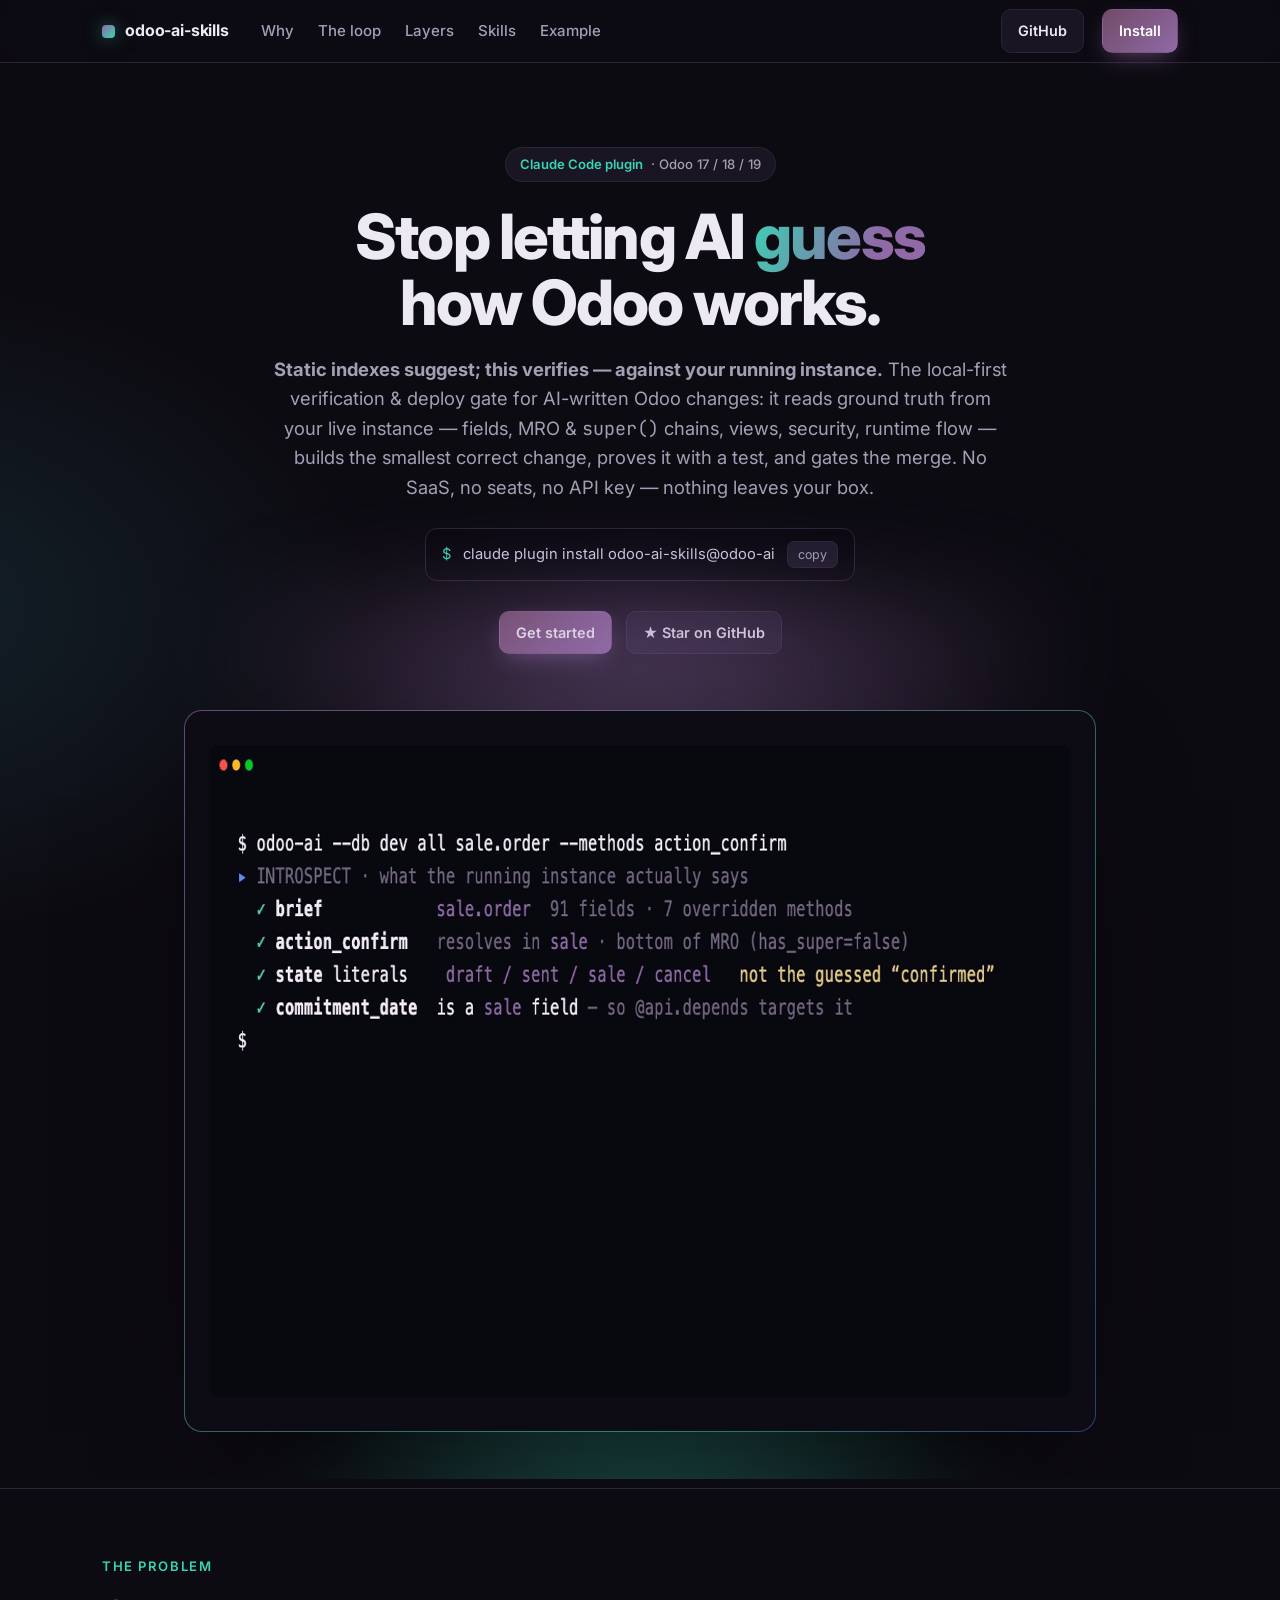
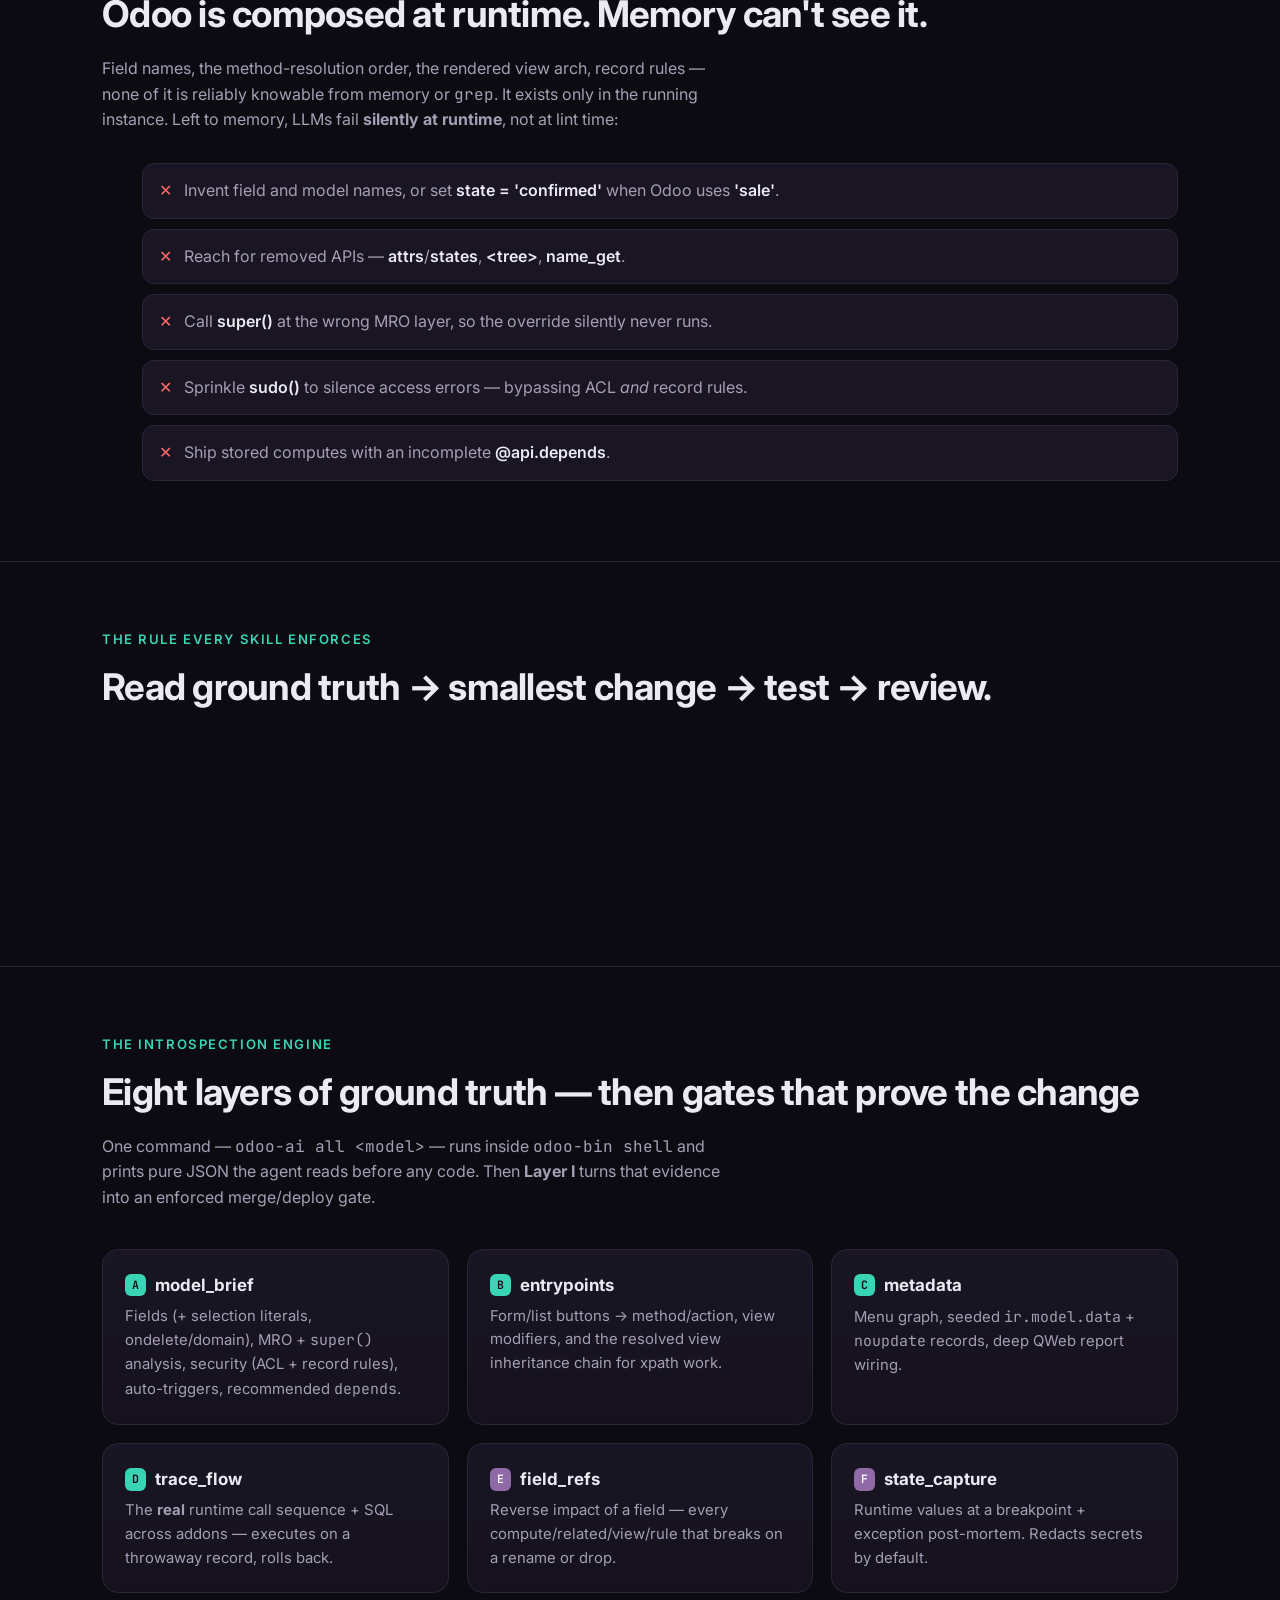
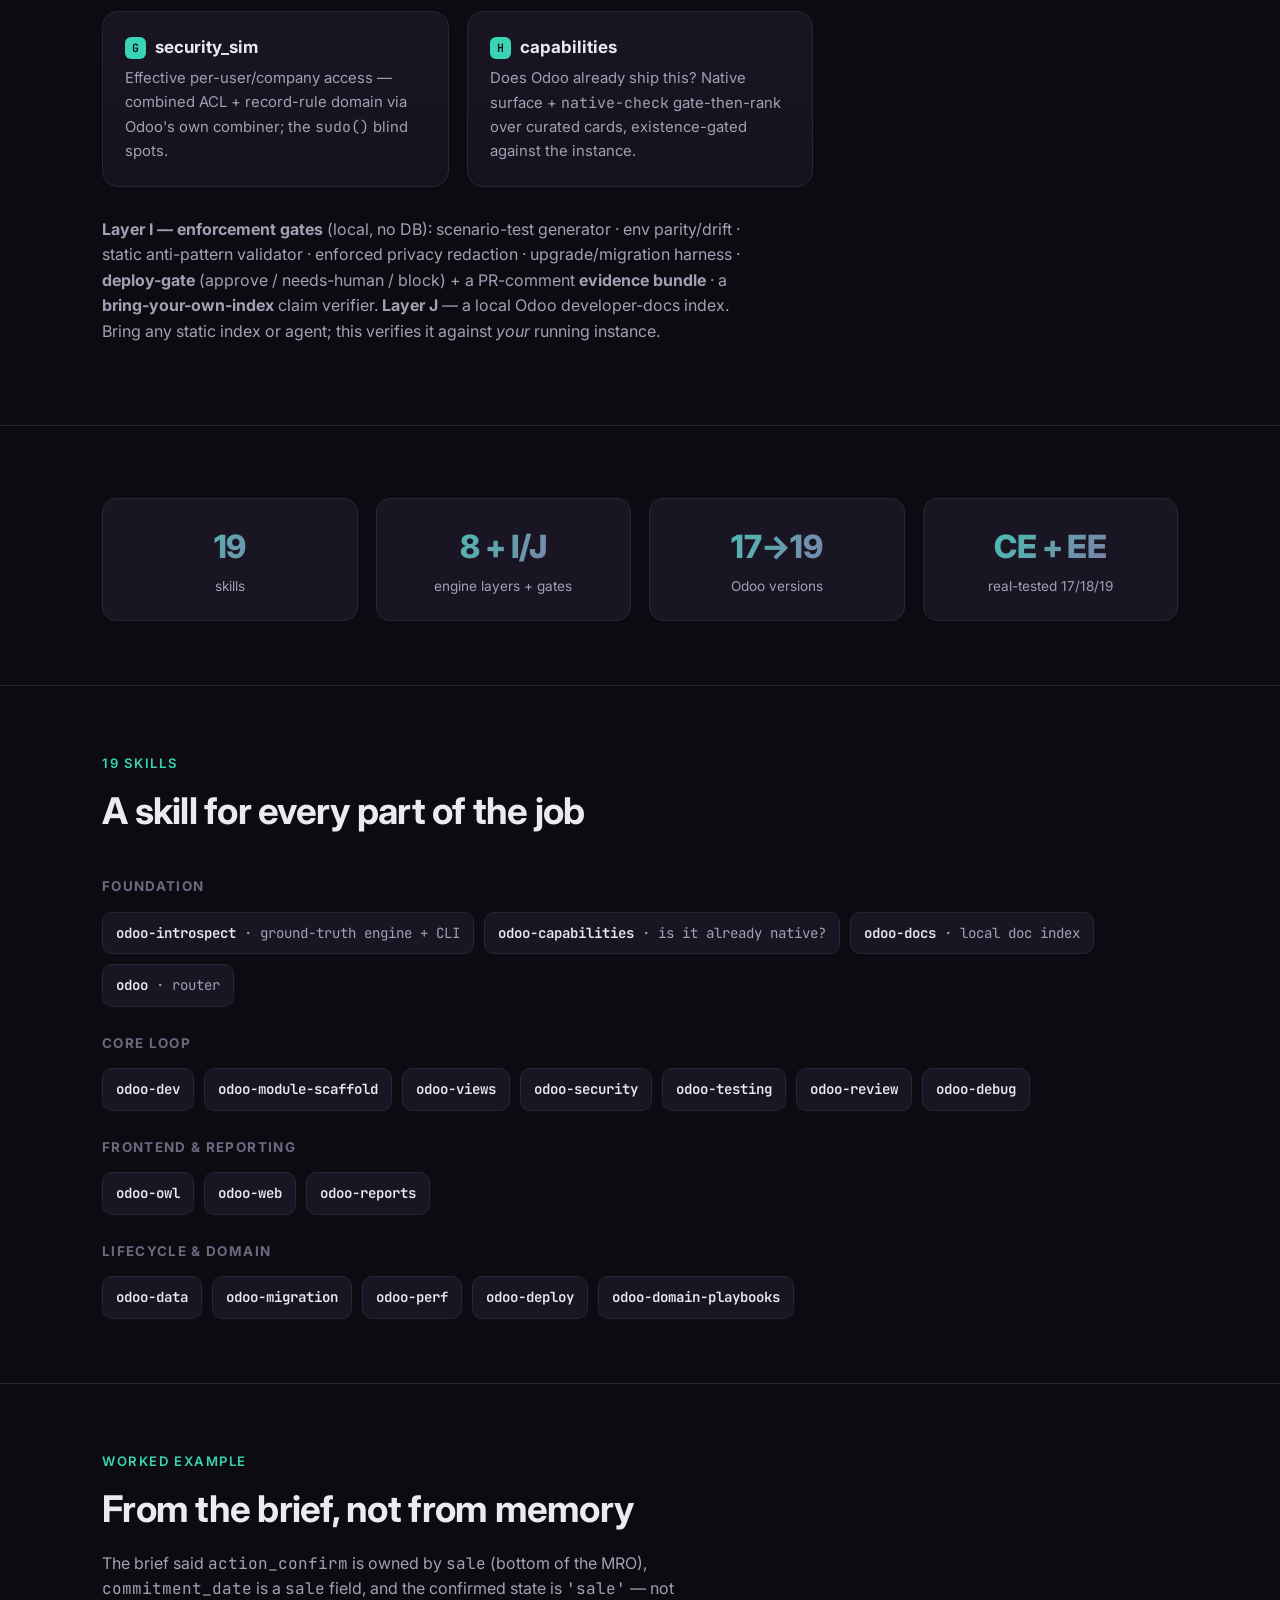
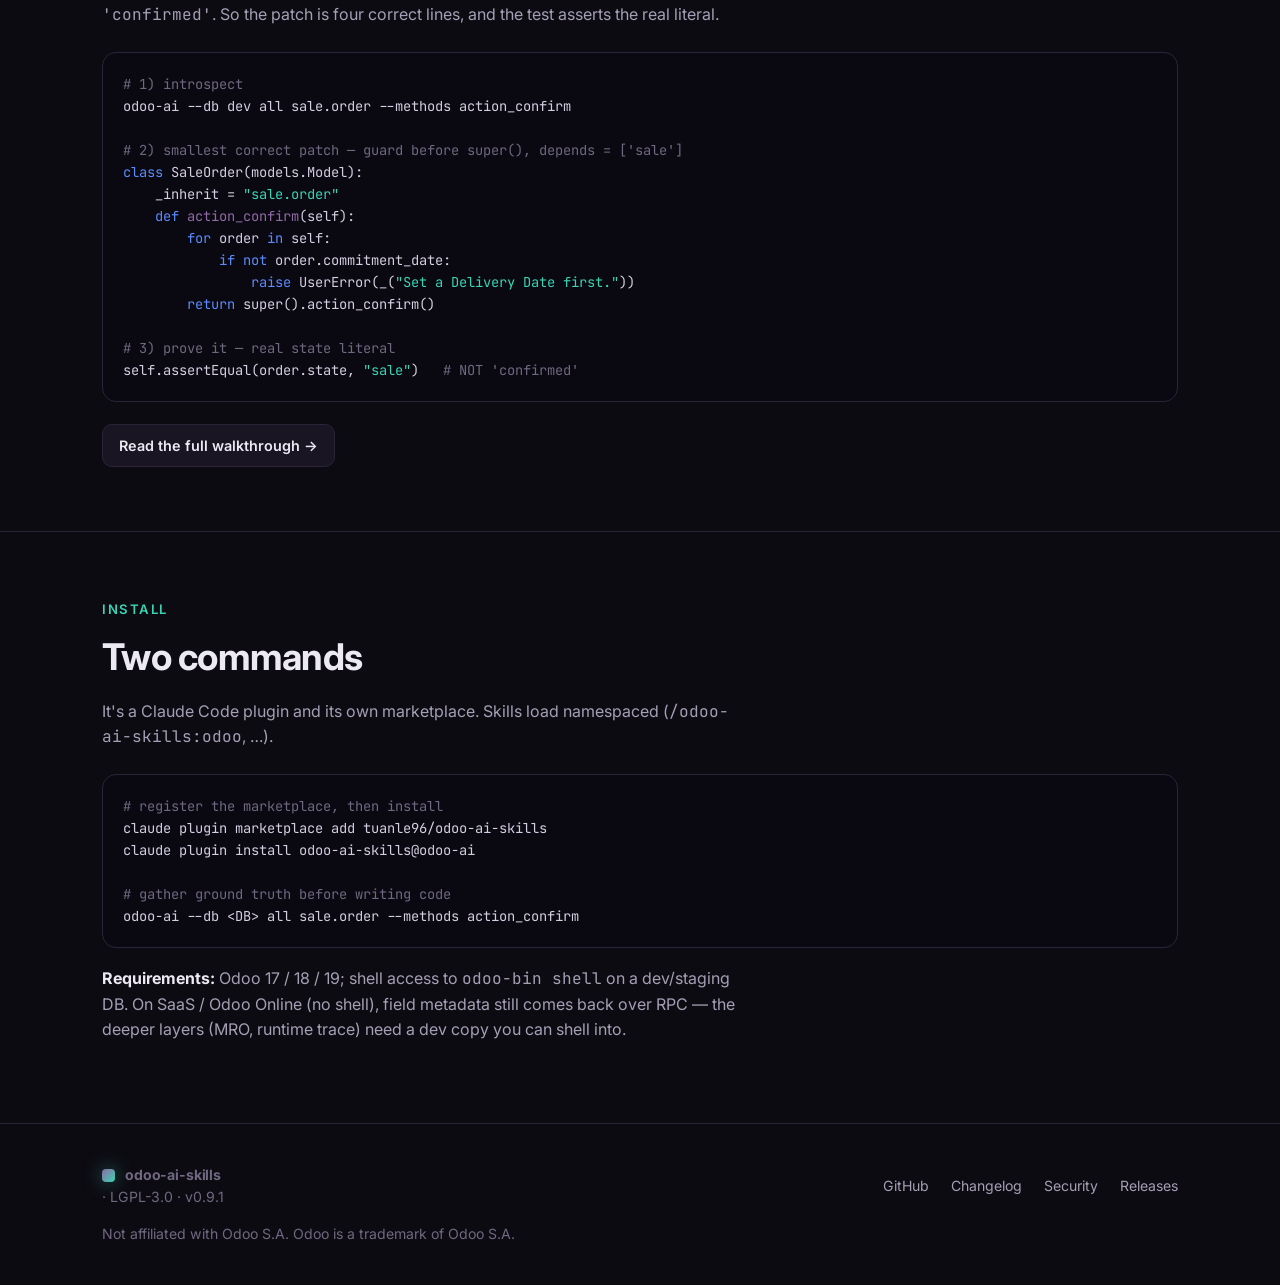
==== docs/index.html @ 1ccd4f83 "docs(landing): correct SaaS/RPC requirement + tighten hero GIF opening The install requirements over" ====
<!doctype html>
<html lang="en">
<head>
<meta charset="utf-8">
<meta name="viewport" content="width=device-width, initial-scale=1">
<title>odoo-ai-skills — read ground truth, then change code</title>
<meta name="description" content="The local-first verification & deploy gate for AI-written Odoo 17/18/19 changes. Static indexes suggest; this verifies against your running instance — fields, MRO, security, runtime trace — then gates the merge. No SaaS, no seats. LGPL-3.0.">
<link rel="preconnect" href="https://fonts.googleapis.com">
<link rel="preconnect" href="https://fonts.gstatic.com" crossorigin>
<link href="https://fonts.googleapis.com/css2?family=Inter:wght@400;500;600;700;800&family=JetBrains+Mono:wght@400;500;600&display=swap" rel="stylesheet">
<style>
  :root{
    --bg:#0d0b12; --bg-2:#15121d; --panel:#191523; --panel-2:#1f1a2b;
    --border:#2b2438; --text:#ece9f2; --muted:#a59fb5; --faint:#6f6880;
    --odoo:#8f6aa6; --odoo-strong:#714B67; --accent:#39d4b4; --accent-2:#5b8cff;
    --code:#0a0810; --radius:16px; --maxw:1120px;
  }
  *{box-sizing:border-box}
  html{scroll-behavior:smooth}
  body{
    margin:0; background:radial-gradient(1200px 700px at 80% -10%, #241a33 0%, transparent 60%),
                       radial-gradient(900px 600px at -10% 10%, #14222b 0%, transparent 55%), var(--bg);
    color:var(--text); font-family:Inter,system-ui,-apple-system,Segoe UI,Roboto,sans-serif;
    line-height:1.6; -webkit-font-smoothing:antialiased;
  }
  a{color:inherit; text-decoration:none}
  .wrap{max-width:var(--maxw); margin:0 auto; padding:0 22px}
  code,kbd,pre{font-family:"JetBrains Mono",ui-monospace,SFMono-Regular,Menlo,monospace}

  /* nav */
  header{position:sticky; top:0; z-index:50; backdrop-filter:blur(10px);
    background:rgba(13,11,18,.72); border-bottom:1px solid var(--border)}
  nav{display:flex; align-items:center; gap:18px; height:62px}
  .brand{display:flex; align-items:center; gap:10px; font-weight:700; letter-spacing:-.01em}
  .brand .dot{width:13px; height:13px; border-radius:4px;
    background:linear-gradient(135deg,var(--odoo),var(--accent)); box-shadow:0 0 18px rgba(57,212,180,.5)}
  nav .links{display:flex; gap:24px; margin-left:14px}
  nav .links a{color:var(--muted); font-size:.94rem; font-weight:500}
  nav .links a:hover{color:var(--text)}
  nav .spacer{flex:1}
  .btn{display:inline-flex; align-items:center; gap:8px; padding:9px 16px; border-radius:10px;
    font-weight:600; font-size:.9rem; border:1px solid var(--border); transition:.18s; white-space:nowrap}
  .btn:hover{transform:translateY(-1px)}
  .btn.ghost{background:var(--panel); color:var(--text)}
  .btn.ghost:hover{border-color:var(--odoo)}
  .btn.solid{background:linear-gradient(135deg,var(--odoo-strong),var(--odoo)); color:#fff; border-color:transparent;
    box-shadow:0 8px 24px -8px rgba(143,106,166,.7)}

  /* hero */
  .hero{padding:84px 0 56px; text-align:center}
  .tag{display:inline-flex; align-items:center; gap:8px; padding:6px 14px; border-radius:999px;
    border:1px solid var(--border); background:var(--panel); color:var(--muted); font-size:.82rem; font-weight:500}
  .tag b{color:var(--accent); font-weight:600}
  h1{font-size:clamp(2.2rem,5.4vw,3.9rem); line-height:1.05; letter-spacing:-.03em; font-weight:800;
    margin:22px auto 0; max-width:14ch}
  h1 .grad{background:linear-gradient(110deg,var(--accent),var(--odoo) 70%); -webkit-background-clip:text; background-clip:text; color:transparent}
  .sub{color:var(--muted); font-size:1.15rem; max-width:62ch; margin:20px auto 0}
  .cta{display:flex; gap:14px; justify-content:center; flex-wrap:wrap; margin-top:30px}
  .cmd{display:inline-flex; align-items:center; gap:12px; margin:26px auto 0; padding:12px 16px;
    background:var(--code); border:1px solid var(--border); border-radius:12px; color:#cfc8df;
    font-size:.92rem; max-width:560px}
  .cmd .pr{color:var(--accent)}
  .cmd button{margin-left:auto; background:var(--panel-2); border:1px solid var(--border); color:var(--muted);
    border-radius:7px; padding:5px 10px; font-size:.78rem; cursor:pointer; font-family:Inter,sans-serif}
  .cmd button:hover{color:var(--text); border-color:var(--odoo)}
  /* hero shot — the GIF ships its own window chrome (traffic lights), so the
     frame here is just an ambient glow + a thin purple→teal gradient ring */
  .shot{position:relative; margin:56px auto 0; max-width:912px; border-radius:18px; padding:1px;
    background:linear-gradient(135deg, rgba(143,106,166,.65), rgba(57,212,180,.5) 70%, rgba(91,140,255,.4));
    box-shadow:0 44px 120px -44px rgba(0,0,0,.92); animation:shotIn .85s cubic-bezier(.2,.7,.2,1) both}
  .shot::before{content:""; position:absolute; inset:-16% -8% -26%; z-index:-1; border-radius:34px;
    background:radial-gradient(58% 60% at 50% 0%, rgba(143,106,166,.5), transparent 70%),
               radial-gradient(50% 55% at 50% 100%, rgba(57,212,180,.34), transparent 72%);
    filter:blur(44px)}
  .shot img{display:block; width:100%; border-radius:17px}
  @keyframes shotIn{from{opacity:0; transform:translateY(22px) scale(.985)} to{opacity:1; transform:none}}
  @media(prefers-reduced-motion:reduce){ .shot{animation:none} }

  /* sections */
  section{padding:64px 0; border-top:1px solid var(--border)}
  .eyebrow{color:var(--accent); font-weight:600; font-size:.82rem; letter-spacing:.12em; text-transform:uppercase}
  h2{font-size:clamp(1.6rem,3.2vw,2.3rem); letter-spacing:-.02em; margin:.4rem 0 0; font-weight:700}
  .lead{color:var(--muted); max-width:64ch; margin-top:12px}

  .grid{display:grid; gap:18px; margin-top:38px}
  .g2{grid-template-columns:repeat(2,1fr)}
  .g3{grid-template-columns:repeat(3,1fr)}
  .card{background:linear-gradient(180deg,var(--panel),var(--bg-2)); border:1px solid var(--border);
    border-radius:var(--radius); padding:22px; transition:.18s}
  .card:hover{border-color:var(--odoo); transform:translateY(-3px)}
  .card h3{margin:0 0 6px; font-size:1.06rem; display:flex; align-items:center; gap:9px}
  .card p{margin:0; color:var(--muted); font-size:.93rem}
  .badge{font-family:"JetBrains Mono",monospace; font-size:.72rem; font-weight:600; color:var(--bg);
    background:var(--accent); border-radius:6px; padding:2px 7px}
  .badge.alt{background:var(--odoo); color:#fff}

  /* problem list */
  .fail{display:grid; gap:10px; margin-top:30px}
  .fail li{list-style:none; padding:14px 16px; border:1px solid var(--border); border-radius:12px;
    background:var(--panel); color:var(--muted); display:flex; gap:12px; align-items:flex-start}
  .fail li b{color:var(--text); font-weight:600}
  .fail .x{color:#ff6b6b; font-weight:700; flex:none}

  /* loop */
  .loop{display:grid; grid-template-columns:repeat(4,1fr); gap:14px; margin-top:38px; counter-reset:s}
  .step{background:var(--panel); border:1px solid var(--border); border-radius:14px; padding:20px; position:relative}
  .step::before{counter-increment:s; content:counter(s); position:absolute; top:-12px; left:18px;
    width:26px; height:26px; border-radius:8px; display:grid; place-items:center; font-size:.82rem; font-weight:700;
    color:#fff; background:linear-gradient(135deg,var(--odoo-strong),var(--odoo))}
  .step h4{margin:8px 0 4px; font-size:1rem}
  .step p{margin:0; color:var(--muted); font-size:.88rem}

  /* code */
  pre{background:var(--code); border:1px solid var(--border); border-radius:14px; padding:20px;
    overflow:auto; font-size:.86rem; margin-top:24px; color:#d4cee2}
  pre .c{color:var(--faint)} pre .k{color:var(--accent-2)} pre .s{color:var(--accent)} pre .f{color:var(--odoo)}

  .skilltiers{display:grid; gap:26px; margin-top:36px}
  .tier h4{margin:0 0 14px; font-size:.84rem; letter-spacing:.1em; text-transform:uppercase; color:var(--faint)}
  .chips{display:flex; flex-wrap:wrap; gap:10px}
  .chip{border:1px solid var(--border); background:var(--panel); border-radius:10px; padding:9px 13px;
    font-size:.88rem; font-family:"JetBrains Mono",monospace; color:var(--muted); transition:.16s}
  .chip:hover{color:var(--text); border-color:var(--accent)}
  .chip b{color:var(--text); font-weight:600}

  /* stats */
  .stats{display:grid; grid-template-columns:repeat(4,1fr); gap:18px; margin-top:8px}
  .stat{text-align:center; padding:22px; background:var(--panel); border:1px solid var(--border); border-radius:14px}
  .stat .n{font-size:2rem; font-weight:800; letter-spacing:-.02em;
    background:linear-gradient(120deg,var(--accent),var(--odoo)); -webkit-background-clip:text; background-clip:text; color:transparent}
  .stat .l{color:var(--muted); font-size:.85rem; margin-top:4px}

  footer{border-top:1px solid var(--border); padding:40px 0; color:var(--faint); font-size:.88rem}
  footer .row{display:flex; justify-content:space-between; gap:20px; flex-wrap:wrap; align-items:center}
  footer a{color:var(--muted)} footer a:hover{color:var(--text)}

  @media(max-width:860px){
    .g3,.g2,.loop,.stats{grid-template-columns:1fr 1fr}
    nav .links{display:none}
  }
  @media(max-width:560px){ .g3,.g2,.loop,.stats{grid-template-columns:1fr} }
</style>
</head>
<body>

<header>
  <div class="wrap"><nav>
    <a class="brand" href="#top"><span class="dot"></span> odoo-ai-skills</a>
    <div class="links">
      <a href="#why">Why</a><a href="#loop">The loop</a><a href="#layers">Layers</a>
      <a href="#skills">Skills</a><a href="#example">Example</a>
    </div>
    <div class="spacer"></div>
    <a class="btn ghost" href="https://github.com/tuanle96/odoo-ai-skills">GitHub</a>
    <a class="btn solid" href="#install">Install</a>
  </nav></div>
</header>

<a id="top"></a>
<section class="hero" style="border-top:none">
  <div class="wrap">
    <span class="tag"><b>Claude Code plugin</b> · Odoo 17 / 18 / 19</span>
    <h1>Stop letting AI <span class="grad">guess</span> how Odoo works.</h1>
    <p class="sub"><b>Static indexes suggest; this verifies — against your running instance.</b>
      The local-first verification &amp; deploy gate for AI-written Odoo changes: it reads ground truth
      from your live instance — fields, MRO &amp; <code>super()</code> chains, views, security, runtime
      flow — builds the smallest correct change, proves it with a test, and gates the merge.
      No SaaS, no seats, no API key — nothing leaves your box.</p>
    <div class="cmd">
      <span class="pr">$</span>
      <span id="cmd">claude plugin install odoo-ai-skills@odoo-ai</span>
      <button onclick="navigator.clipboard.writeText(document.getElementById('cmd').textContent);this.textContent='copied'">copy</button>
    </div>
    <div class="cta">
      <a class="btn solid" href="#install">Get started</a>
      <a class="btn ghost" href="https://github.com/tuanle96/odoo-ai-skills">★ Star on GitHub</a>
    </div>
    <div class="shot">
      <img src="assets/demo.gif" alt="odoo-ai workflow: introspect ground truth, build the smallest correct patch, prove it with a test, gate the merge"
           width="1280" height="720" loading="eager" decoding="async">
    </div>
  </div>
</section>

<section id="why">
  <div class="wrap">
    <span class="eyebrow">The problem</span>
    <h2>Odoo is composed at runtime. Memory can't see it.</h2>
    <p class="lead">Field names, the method-resolution order, the rendered view arch, record
      rules — none of it is reliably knowable from memory or <code>grep</code>. It exists only in
      the running instance. Left to memory, LLMs fail <b>silently at runtime</b>, not at lint time:</p>
    <ul class="fail">
      <li><span class="x">✕</span><span>Invent field and model names, or set <b>state = 'confirmed'</b> when Odoo uses <b>'sale'</b>.</span></li>
      <li><span class="x">✕</span><span>Reach for removed APIs — <b>attrs</b>/<b>states</b>, <b>&lt;tree&gt;</b>, <b>name_get</b>.</span></li>
      <li><span class="x">✕</span><span>Call <b>super()</b> at the wrong MRO layer, so the override silently never runs.</span></li>
      <li><span class="x">✕</span><span>Sprinkle <b>sudo()</b> to silence access errors — bypassing ACL <i>and</i> record rules.</span></li>
      <li><span class="x">✕</span><span>Ship stored computes with an incomplete <b>@api.depends</b>.</span></li>
    </ul>
  </div>
</section>

<section id="loop">
  <div class="wrap">
    <span class="eyebrow">The rule every skill enforces</span>
    <h2>Read ground truth → smallest change → test → review.</h2>
    <div class="loop">
      <div class="step"><h4>Introspect</h4><p>Dump the model/flow as JSON from the live registry before writing a line.</p></div>
      <div class="step"><h4>Patch</h4><p>Smallest extension at the right hook and MRO layer, with the correct <code>depends</code>.</p></div>
      <div class="step"><h4>Test</h4><p>Prove it: non-admin, multi-company, batch, <code>-i</code>/<code>-u</code> — fail-before, pass-after.</p></div>
      <div class="step"><h4>Review</h4><p>Catch security / data-loss / silent-correctness / perf defects before merge.</p></div>
    </div>
  </div>
</section>

<section id="layers">
  <div class="wrap">
    <span class="eyebrow">The introspection engine</span>
    <h2>Eight layers of ground truth — then gates that prove the change</h2>
    <p class="lead">One command — <code>odoo-ai all &lt;model&gt;</code> — runs inside <code>odoo-bin shell</code>
      and prints pure JSON the agent reads before any code. Then <b>Layer&nbsp;I</b> turns that evidence into an
      enforced merge/deploy gate.</p>
    <div class="grid g3">
      <div class="card"><h3><span class="badge">A</span> model_brief</h3><p>Fields (+ selection literals, ondelete/domain), MRO + <code>super()</code> analysis, security (ACL + record rules), auto-triggers, recommended <code>depends</code>.</p></div>
      <div class="card"><h3><span class="badge">B</span> entrypoints</h3><p>Form/list buttons → method/action, view modifiers, and the resolved view inheritance chain for xpath work.</p></div>
      <div class="card"><h3><span class="badge">C</span> metadata</h3><p>Menu graph, seeded <code>ir.model.data</code> + <code>noupdate</code> records, deep QWeb report wiring.</p></div>
      <div class="card"><h3><span class="badge">D</span> trace_flow</h3><p>The <b>real</b> runtime call sequence + SQL across addons — executes on a throwaway record, rolls back.</p></div>
      <div class="card"><h3><span class="badge alt">E</span> field_refs</h3><p>Reverse impact of a field — every compute/related/view/rule that breaks on a rename or drop.</p></div>
      <div class="card"><h3><span class="badge alt">F</span> state_capture</h3><p>Runtime values at a breakpoint + exception post-mortem. Redacts secrets by default.</p></div>
      <div class="card"><h3><span class="badge">G</span> security_sim</h3><p>Effective per-user/company access — combined ACL + record-rule domain via Odoo's own combiner; the <code>sudo()</code> blind spots.</p></div>
      <div class="card"><h3><span class="badge">H</span> capabilities</h3><p>Does Odoo already ship this? Native surface + <code>native-check</code> gate-then-rank over curated cards, existence-gated against the instance.</p></div>
    </div>
    <p class="lead" style="margin-top:30px"><b>Layer&nbsp;I — enforcement gates</b> (local, no DB): scenario-test generator · env parity/drift · static anti-pattern validator · enforced privacy redaction · upgrade/migration harness · <b>deploy-gate</b> (approve / needs-human / block) + a PR-comment <b>evidence bundle</b> · a <b>bring-your-own-index</b> claim verifier. <b>Layer&nbsp;J</b> — a local Odoo developer-docs index. Bring any static index or agent; this verifies it against <i>your</i> running instance.</p>
  </div>
</section>

<section>
  <div class="wrap">
    <div class="stats">
      <div class="stat"><div class="n">19</div><div class="l">skills</div></div>
      <div class="stat"><div class="n">8 + I/J</div><div class="l">engine layers + gates</div></div>
      <div class="stat"><div class="n">17→19</div><div class="l">Odoo versions</div></div>
      <div class="stat"><div class="n">CE + EE</div><div class="l">real-tested 17/18/19</div></div>
    </div>
  </div>
</section>

<section id="skills">
  <div class="wrap">
    <span class="eyebrow">19 skills</span>
    <h2>A skill for every part of the job</h2>
    <div class="skilltiers">
      <div class="tier"><h4>Foundation</h4><div class="chips">
        <span class="chip"><b>odoo-introspect</b> · ground-truth engine + CLI</span>
        <span class="chip"><b>odoo-capabilities</b> · is it already native?</span>
        <span class="chip"><b>odoo-docs</b> · local doc index</span>
        <span class="chip"><b>odoo</b> · router</span>
      </div></div>
      <div class="tier"><h4>Core loop</h4><div class="chips">
        <span class="chip"><b>odoo-dev</b></span><span class="chip"><b>odoo-module-scaffold</b></span>
        <span class="chip"><b>odoo-views</b></span><span class="chip"><b>odoo-security</b></span>
        <span class="chip"><b>odoo-testing</b></span><span class="chip"><b>odoo-review</b></span>
        <span class="chip"><b>odoo-debug</b></span>
      </div></div>
      <div class="tier"><h4>Frontend &amp; reporting</h4><div class="chips">
        <span class="chip"><b>odoo-owl</b></span><span class="chip"><b>odoo-web</b></span><span class="chip"><b>odoo-reports</b></span>
      </div></div>
      <div class="tier"><h4>Lifecycle &amp; domain</h4><div class="chips">
        <span class="chip"><b>odoo-data</b></span><span class="chip"><b>odoo-migration</b></span>
        <span class="chip"><b>odoo-perf</b></span><span class="chip"><b>odoo-deploy</b></span>
        <span class="chip"><b>odoo-domain-playbooks</b></span>
      </div></div>
    </div>
  </div>
</section>

<section id="example">
  <div class="wrap">
    <span class="eyebrow">Worked example</span>
    <h2>From the brief, not from memory</h2>
    <p class="lead">The brief said <code>action_confirm</code> is owned by <code>sale</code> (bottom of the MRO),
      <code>commitment_date</code> is a <code>sale</code> field, and the confirmed state is <code>'sale'</code> — not <code>'confirmed'</code>.
      So the patch is four correct lines, and the test asserts the real literal.</p>
<pre><span class="c"># 1) introspect</span>
odoo-ai --db dev all sale.order --methods action_confirm

<span class="c"># 2) smallest correct patch — guard before super(), depends = ['sale']</span>
<span class="k">class</span> SaleOrder(models.Model):
    _inherit = <span class="s">"sale.order"</span>
    <span class="k">def</span> <span class="f">action_confirm</span>(self):
        <span class="k">for</span> order <span class="k">in</span> self:
            <span class="k">if not</span> order.commitment_date:
                <span class="k">raise</span> UserError(_(<span class="s">"Set a Delivery Date first."</span>))
        <span class="k">return</span> super().action_confirm()

<span class="c"># 3) prove it — real state literal</span>
self.assertEqual(order.state, <span class="s">"sale"</span>)   <span class="c"># NOT 'confirmed'</span></pre>
    <div class="cta" style="justify-content:flex-start;margin-top:22px">
      <a class="btn ghost" href="https://github.com/tuanle96/odoo-ai-skills/blob/main/examples/sale-order-walkthrough.md">Read the full walkthrough →</a>
    </div>
  </div>
</section>

<section id="install">
  <div class="wrap">
    <span class="eyebrow">Install</span>
    <h2>Two commands</h2>
    <p class="lead">It's a Claude Code plugin and its own marketplace. Skills load namespaced
      (<code>/odoo-ai-skills:odoo</code>, …).</p>
<pre><span class="c"># register the marketplace, then install</span>
claude plugin marketplace add tuanle96/odoo-ai-skills
claude plugin install odoo-ai-skills@odoo-ai

<span class="c"># gather ground truth before writing code</span>
odoo-ai --db &lt;DB&gt; all sale.order --methods action_confirm</pre>
    <p class="lead" style="margin-top:18px"><b style="color:var(--text)">Requirements:</b>
      Odoo 17 / 18 / 19; shell access to <code>odoo-bin shell</code> on a dev/staging DB. On
      SaaS / Odoo Online (no shell), field metadata still comes back over RPC — the deeper
      layers (MRO, runtime trace) need a dev copy you can shell into.</p>
  </div>
</section>

<footer>
  <div class="wrap row">
    <div><span class="brand"><span class="dot"></span> odoo-ai-skills</span> · LGPL-3.0 · v0.9.1</div>
    <div style="display:flex; gap:22px">
      <a href="https://github.com/tuanle96/odoo-ai-skills">GitHub</a>
      <a href="https://github.com/tuanle96/odoo-ai-skills/blob/main/CHANGELOG.md">Changelog</a>
      <a href="https://github.com/tuanle96/odoo-ai-skills/blob/main/SECURITY.md">Security</a>
      <a href="https://github.com/tuanle96/odoo-ai-skills/releases">Releases</a>
    </div>
  </div>
  <div class="wrap" style="margin-top:14px; color:var(--faint)">
    Not affiliated with Odoo S.A. Odoo is a trademark of Odoo S.A.
  </div>
</footer>

</body>
</html>
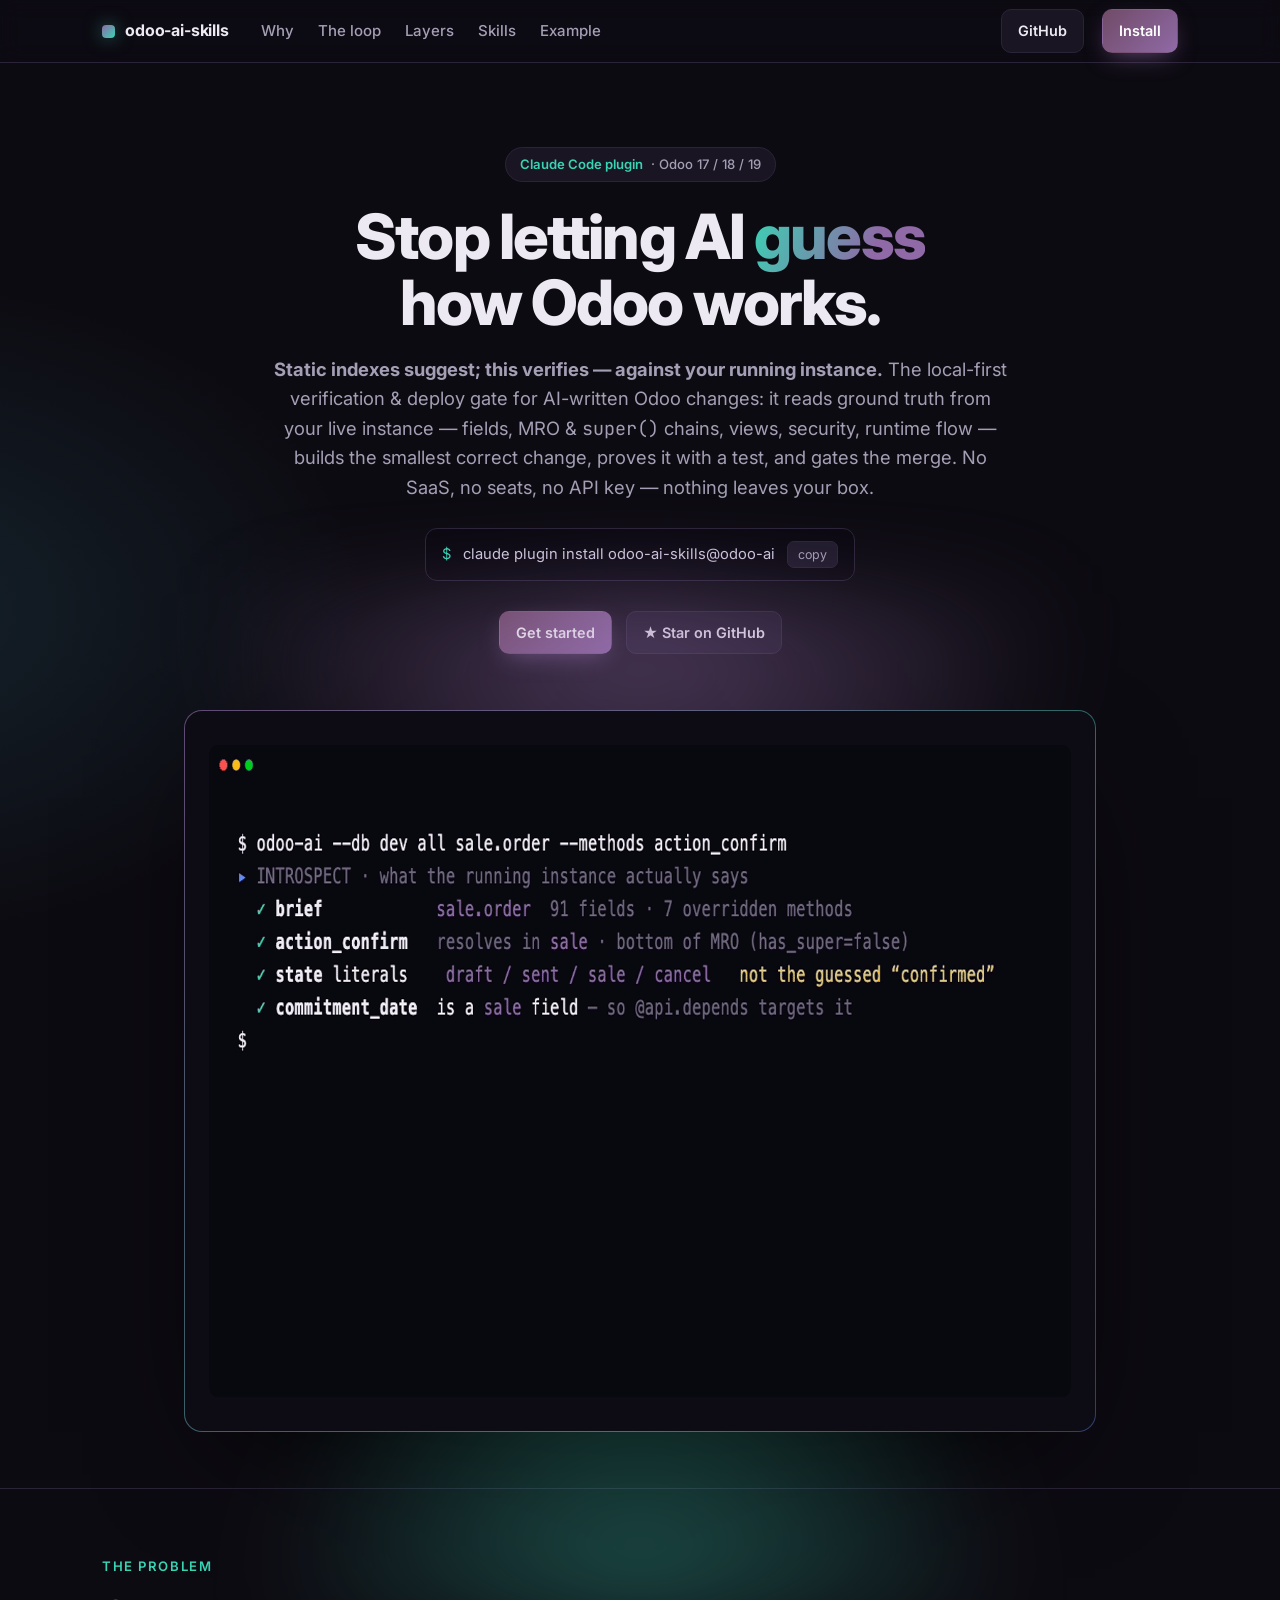
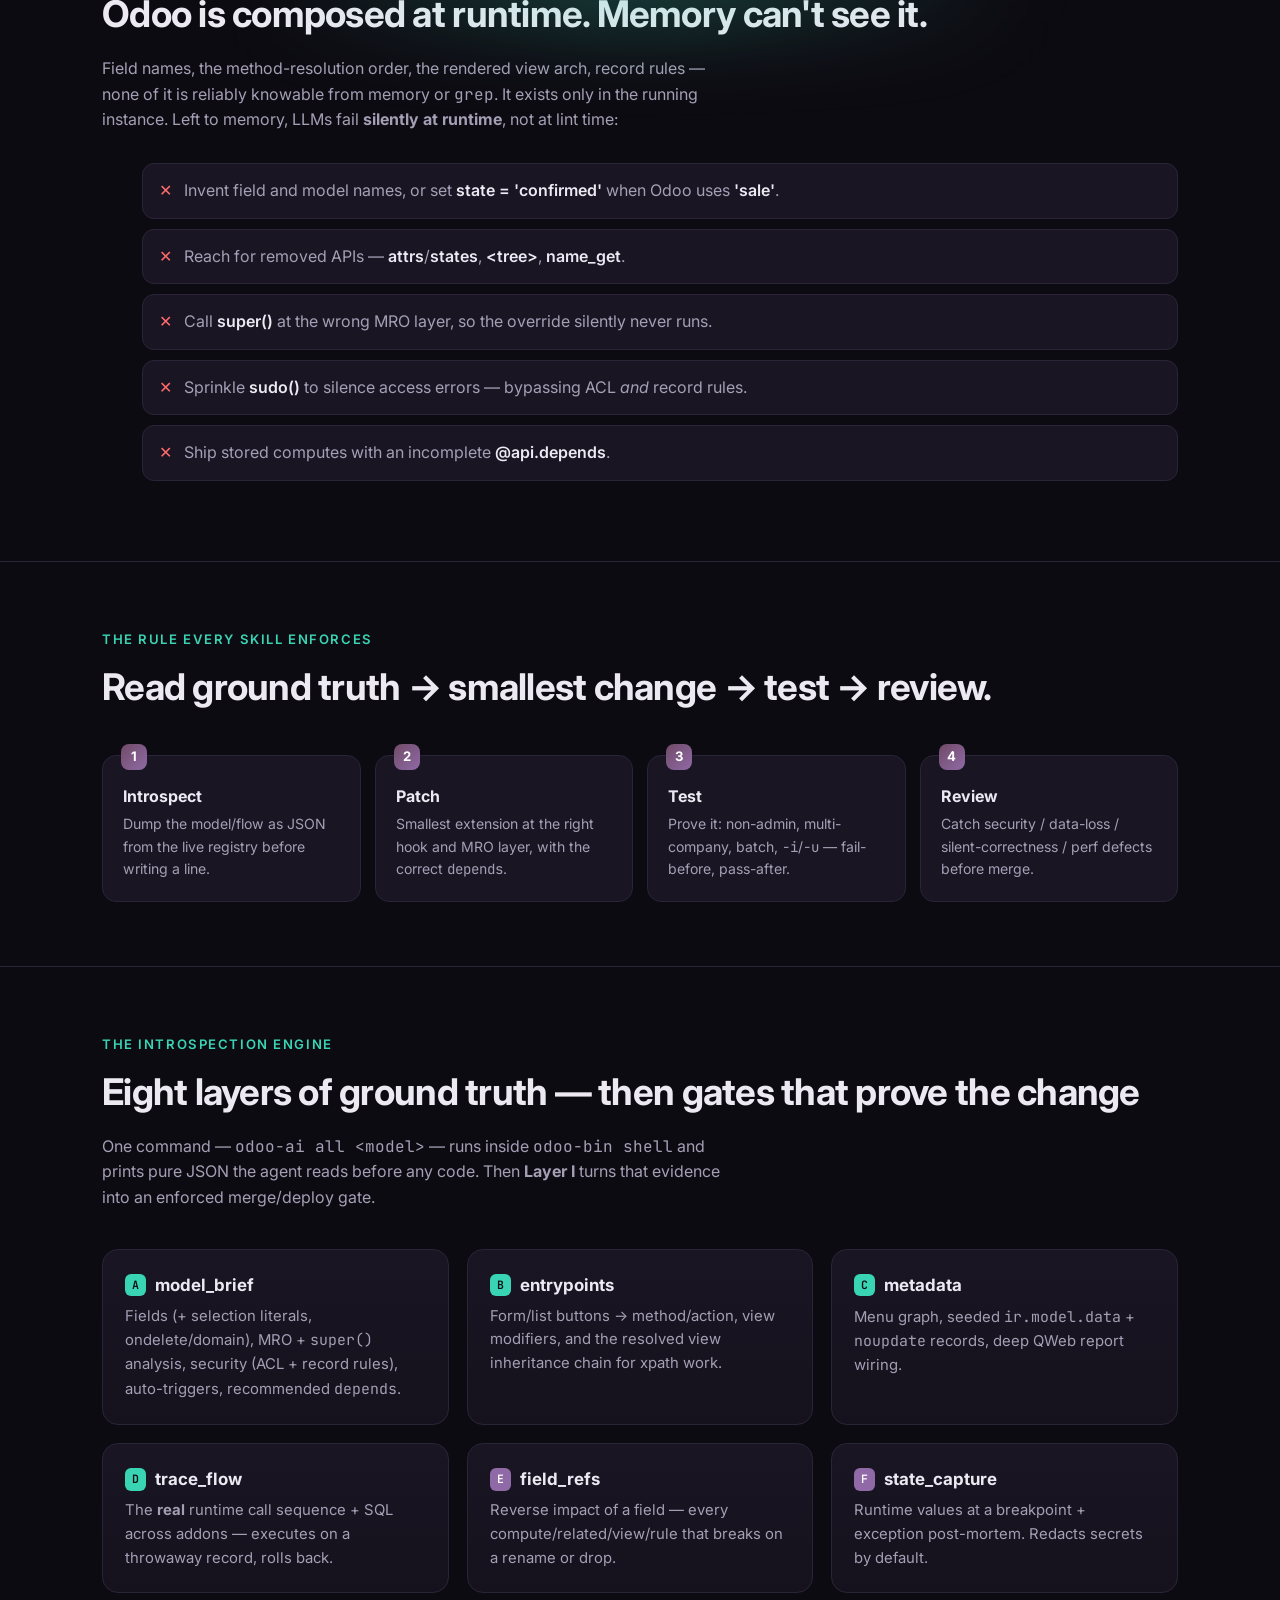
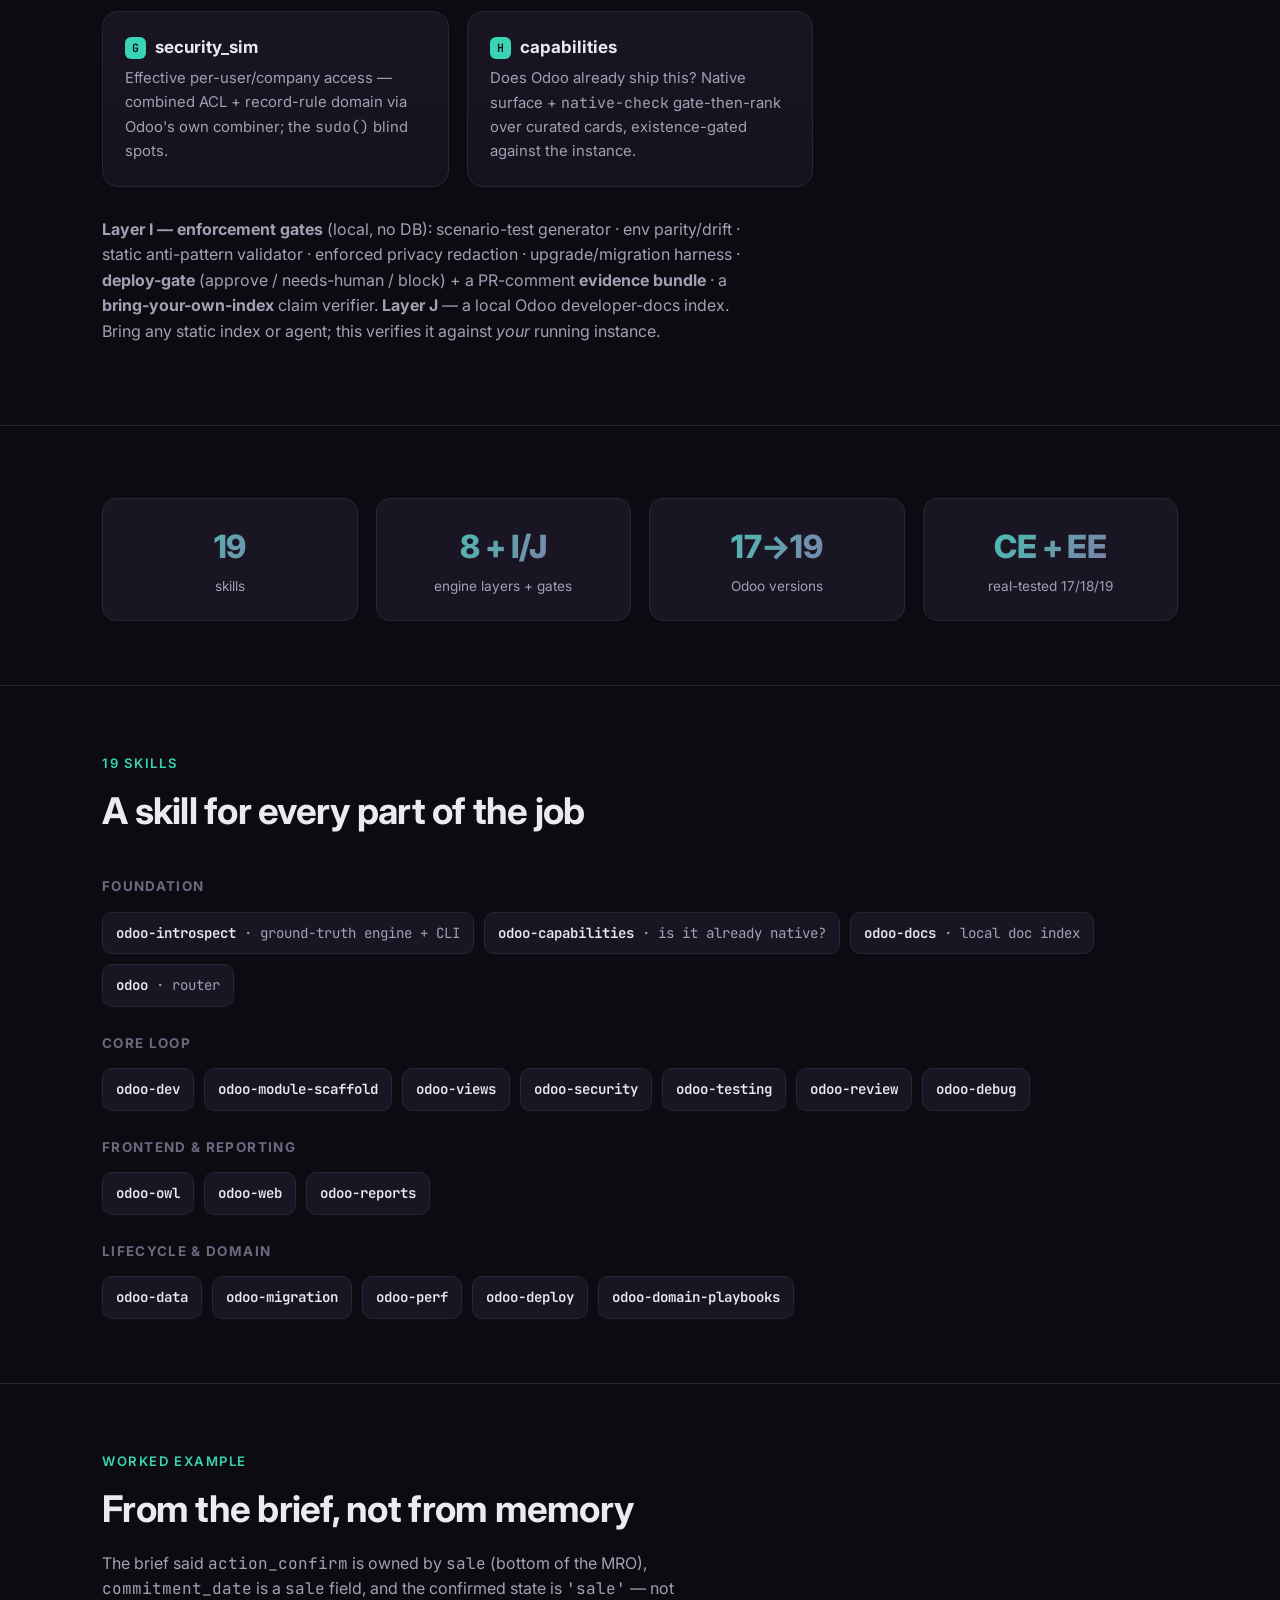
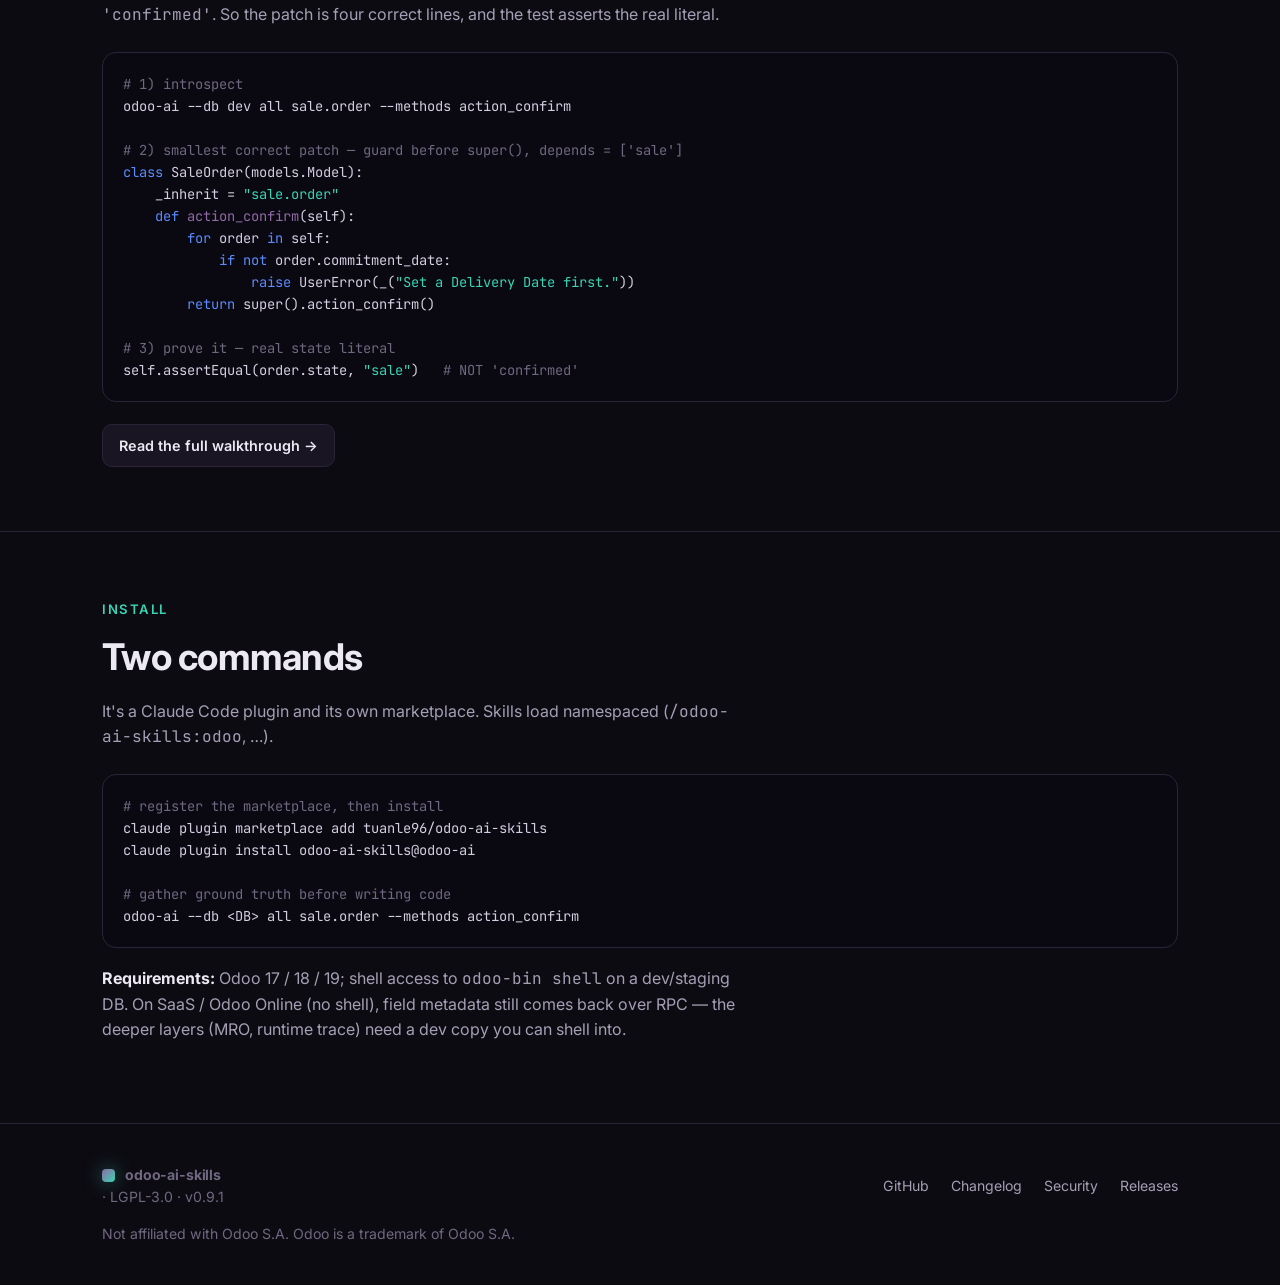
==== commit 95f45e02: "fix(landing): glow overlay was swallowing hero CTA clicks The .shot ambient glow (::before) extends " ====
--- a/docs/index.html
+++ b/docs/index.html
@@ -69,6 +69,7 @@
     background:linear-gradient(135deg, rgba(143,106,166,.65), rgba(57,212,180,.5) 70%, rgba(91,140,255,.4));
     box-shadow:0 44px 120px -44px rgba(0,0,0,.92); animation:shotIn .85s cubic-bezier(.2,.7,.2,1) both}
   .shot::before{content:""; position:absolute; inset:-16% -8% -26%; z-index:-1; border-radius:34px;
+    pointer-events:none;   /* purely decorative glow — must never intercept clicks (e.g. the hero CTAs above it) */
     background:radial-gradient(58% 60% at 50% 0%, rgba(143,106,166,.5), transparent 70%),
                radial-gradient(50% 55% at 50% 100%, rgba(57,212,180,.34), transparent 72%);
     filter:blur(44px)}
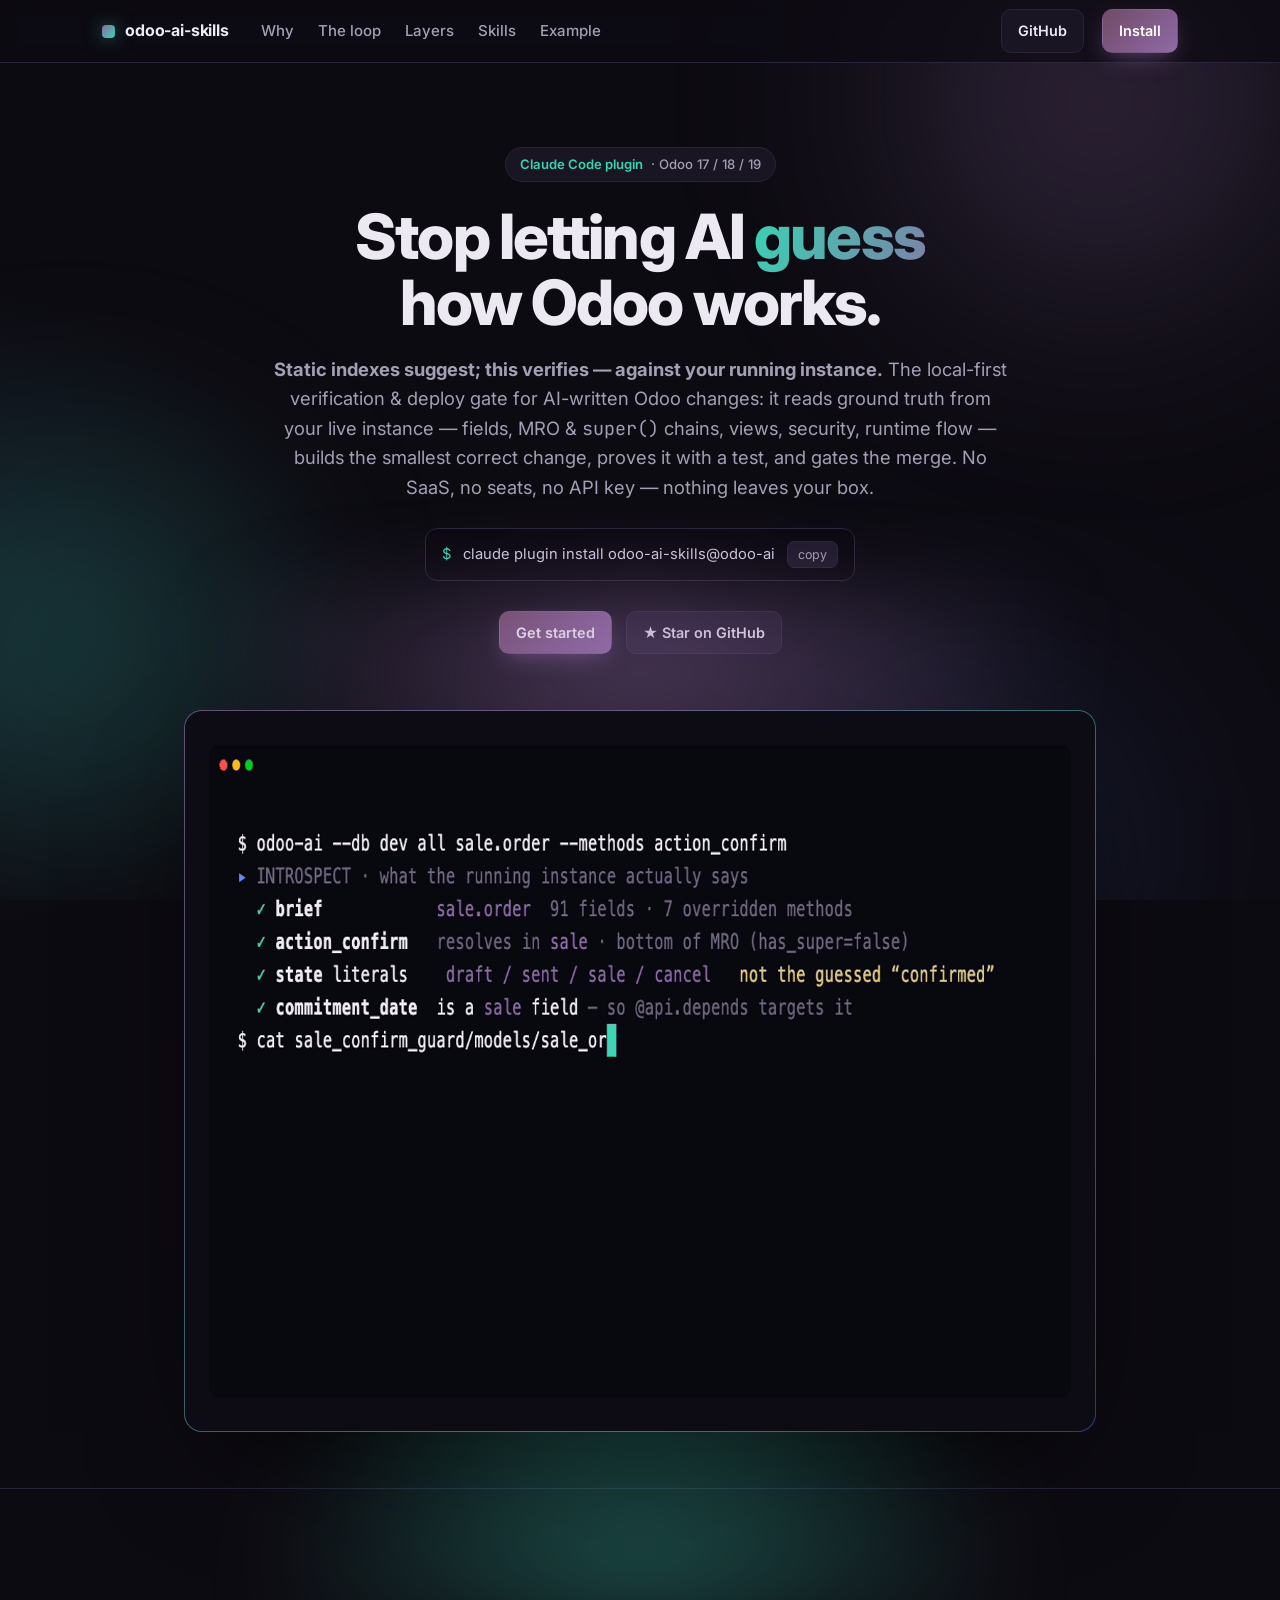
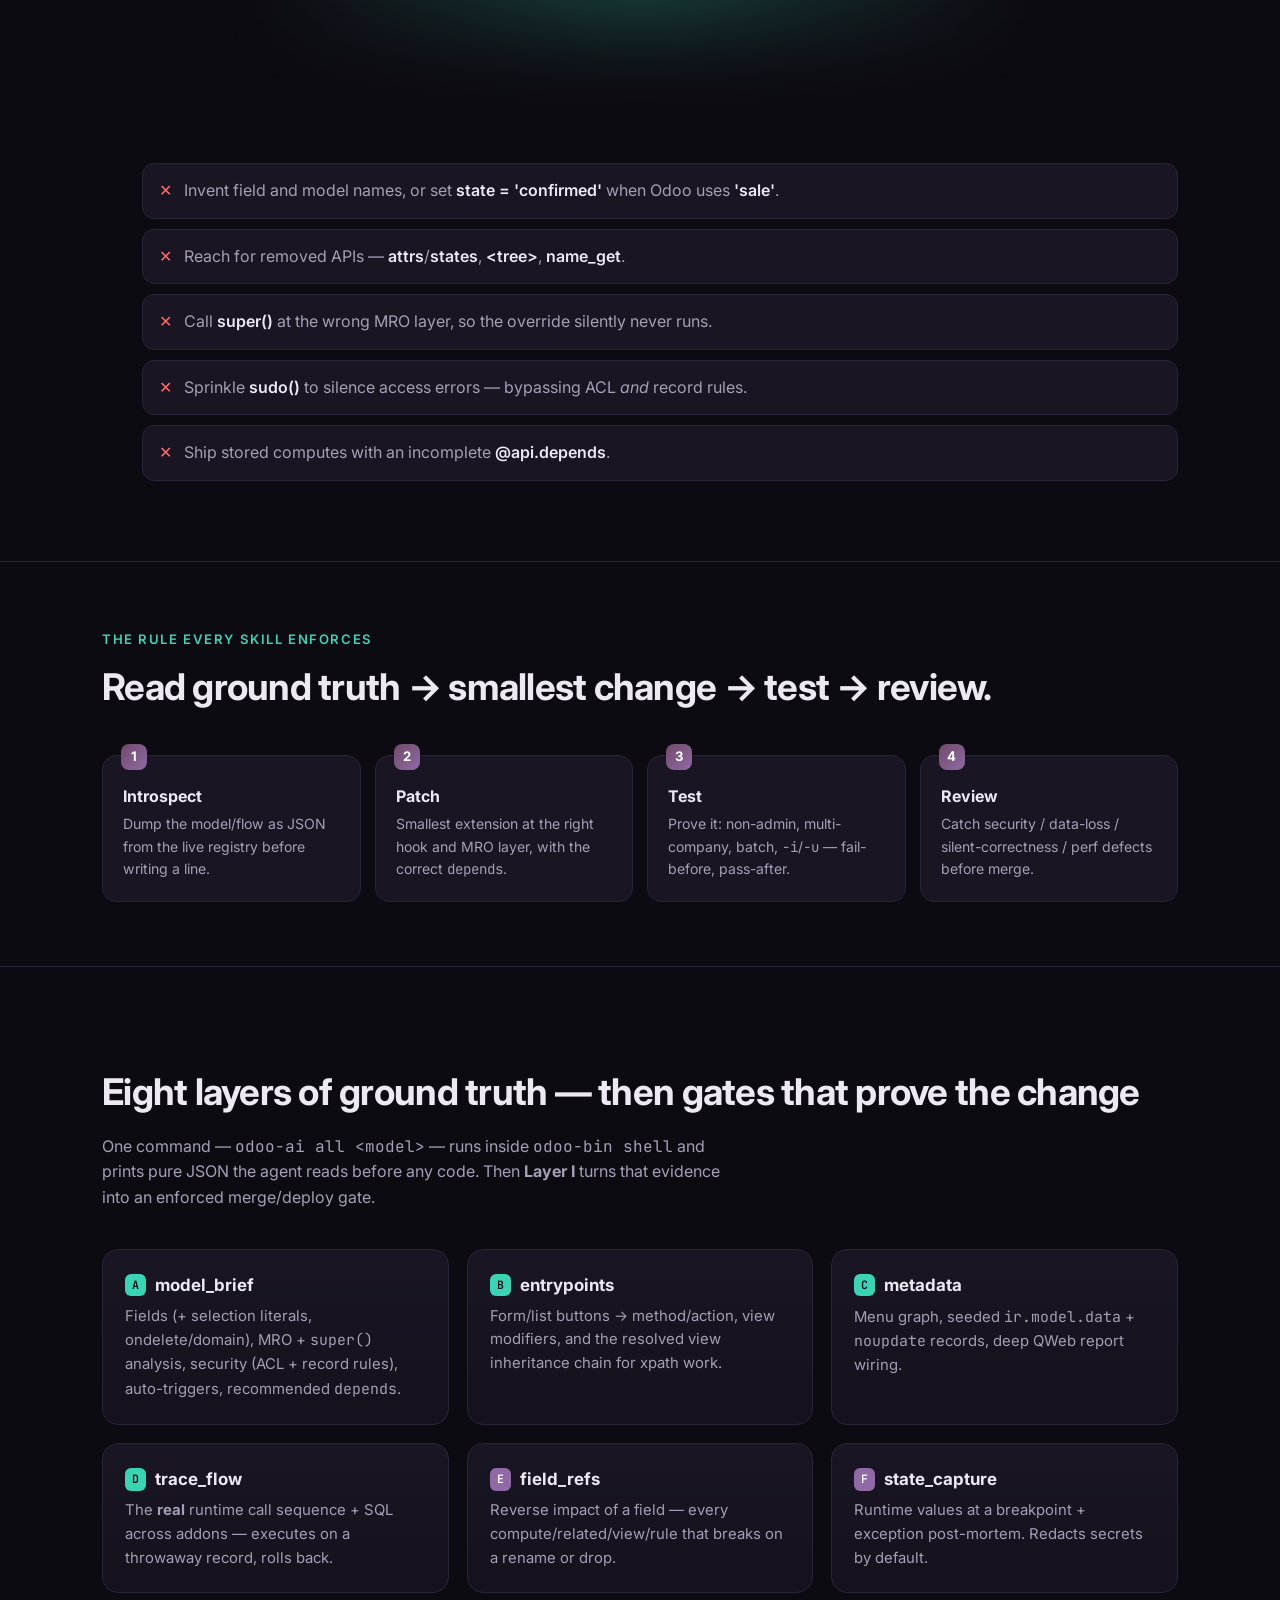
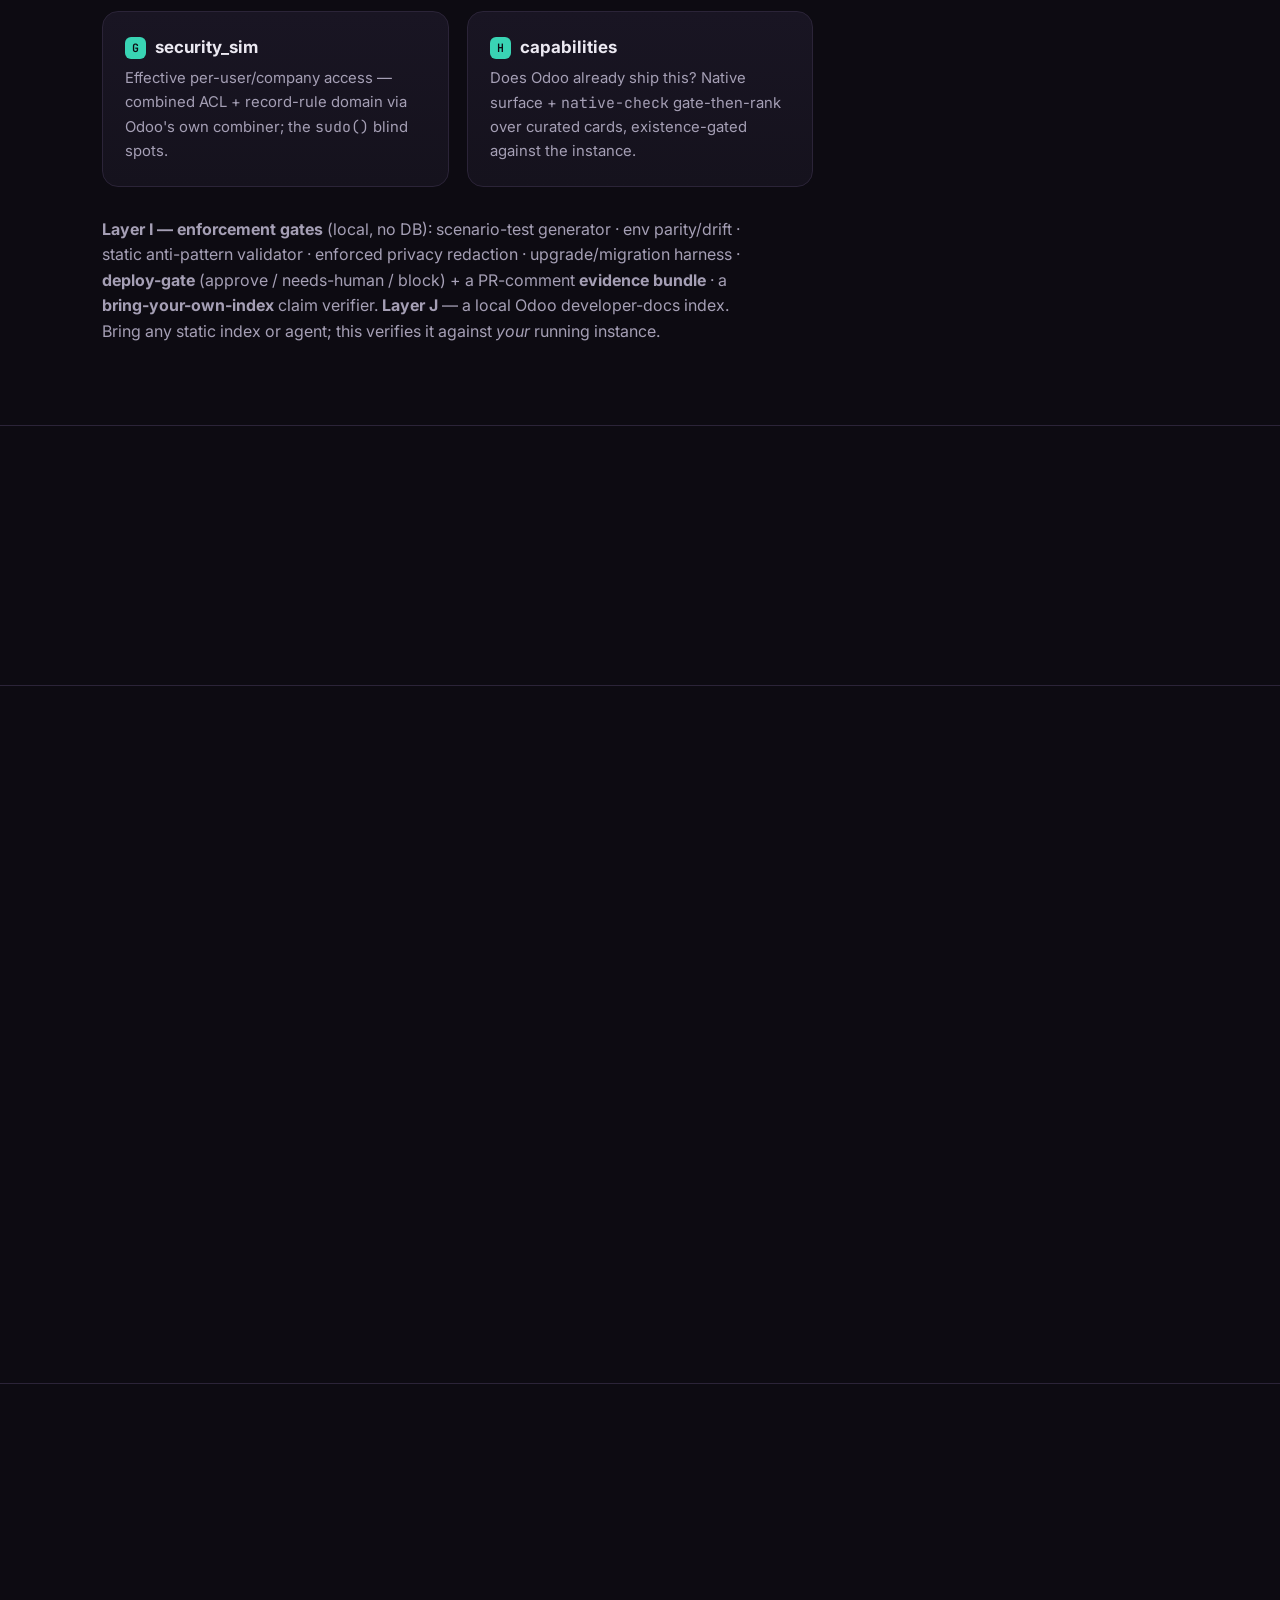
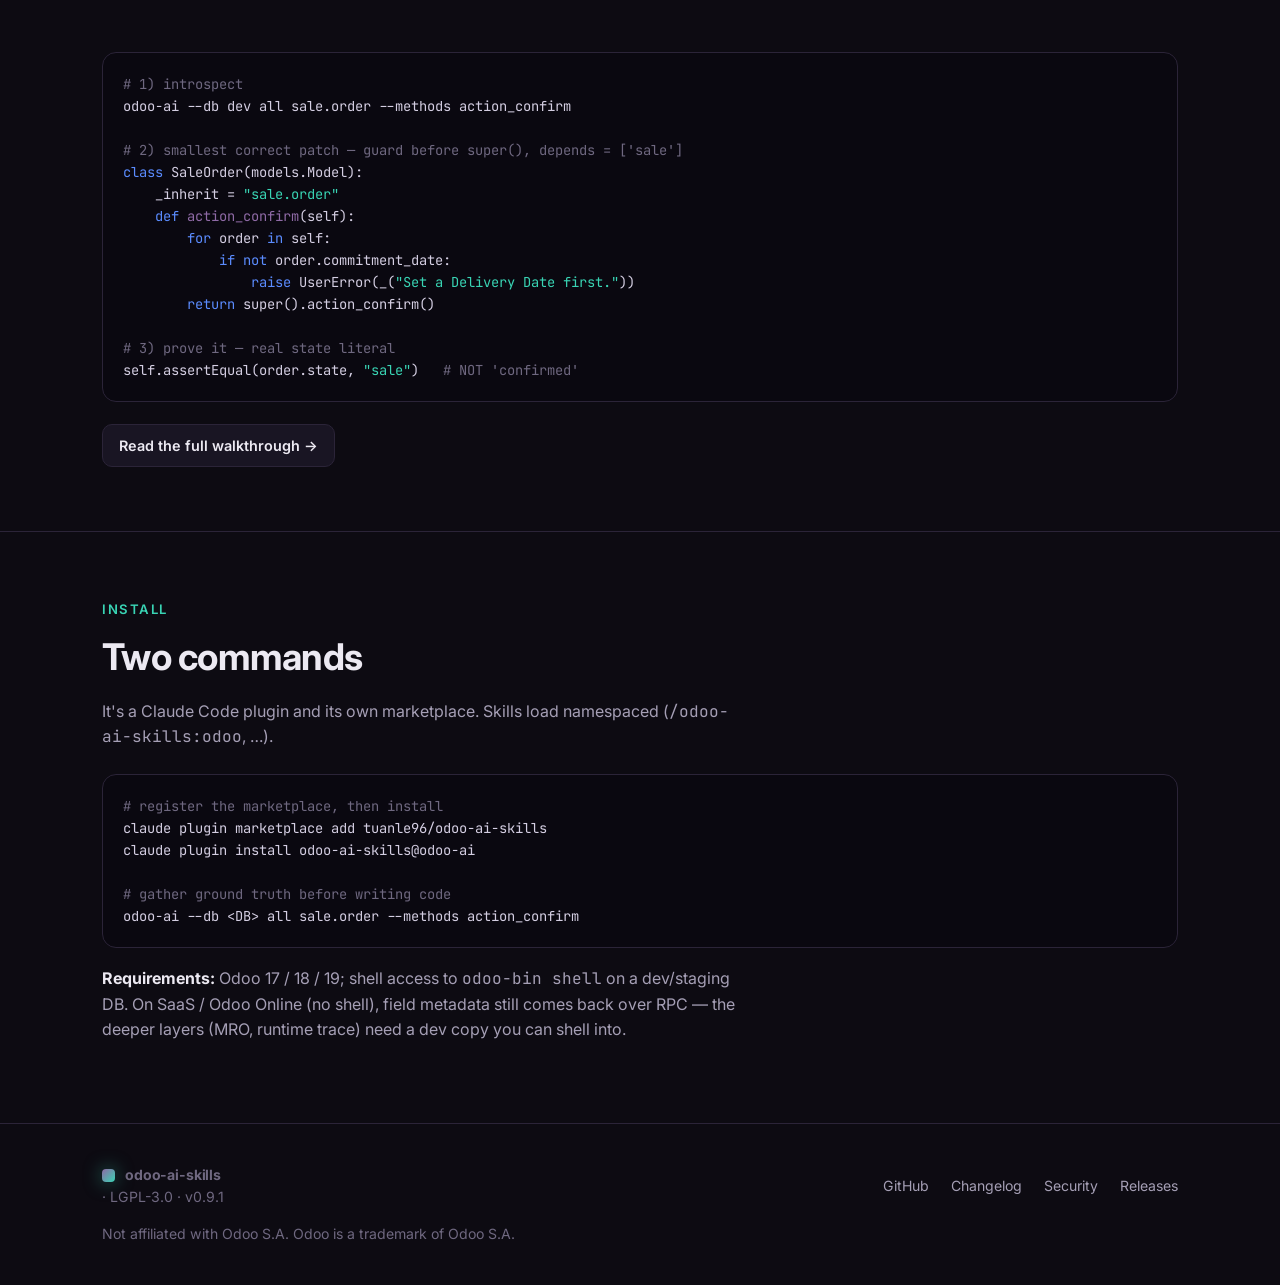
==== commit da42929b: "feat(landing): gentle scroll-reveal + parallax glow + headline shimmer Tasteful motion: staggered fa" ====
--- a/docs/index.html
+++ b/docs/index.html
@@ -140,9 +140,35 @@
     nav .links{display:none}
   }
   @media(max-width:560px){ .g3,.g2,.loop,.stats{grid-template-columns:1fr} }
+
+  /* ── ambient parallax glows + scroll-reveal (gated by .anim, off for reduced-motion) ── */
+  .bg-deco{position:fixed; inset:0; z-index:-1; overflow:hidden; pointer-events:none}
+  .bg-deco .blob{position:absolute; border-radius:50%; filter:blur(95px); will-change:transform}
+  .bg-deco .b1{width:600px; height:600px; top:-200px; right:-120px;
+    background:radial-gradient(circle, rgba(143,106,166,.34), transparent 68%)}
+  .bg-deco .b2{width:540px; height:540px; top:42%; left:-200px;
+    background:radial-gradient(circle, rgba(57,212,180,.22), transparent 70%)}
+  .bg-deco .b3{width:520px; height:520px; bottom:-200px; right:3%;
+    background:radial-gradient(circle, rgba(91,140,255,.18), transparent 70%)}
+
+  .anim :where(.hero .tag, .hero h1, .hero .sub, .hero .cmd, .hero .cta,
+    section > .wrap > .eyebrow, section > .wrap > h2, section > .wrap > .lead, section > .wrap > p,
+    .grid > .card, .loop > .step, .stats > .stat, .fail > li, .skilltiers > .tier, section pre){
+    opacity:0; transform:translateY(18px);
+    transition:opacity .6s ease, transform .7s cubic-bezier(.2,.7,.2,1)}
+  .anim .in{opacity:1; transform:none}
+
+  h1 .grad{background-size:200% 100%; animation:gradShimmer 10s ease-in-out infinite}
+  @keyframes gradShimmer{0%,100%{background-position:0 50%} 50%{background-position:100% 50%}}
+
+  @media(prefers-reduced-motion:reduce){ .bg-deco .blob{transform:none!important} h1 .grad{animation:none} }
 </style>
+<script>/* mark anim-ready before paint so reveal elements start hidden (no FOUC); skip for reduced-motion */
+if(!matchMedia('(prefers-reduced-motion: reduce)').matches){document.documentElement.classList.add('anim')}</script>
 </head>
 <body>
+
+<div class="bg-deco" aria-hidden="true"><span class="blob b1"></span><span class="blob b2"></span><span class="blob b3"></span></div>
 
 <header>
   <div class="wrap"><nav>
@@ -335,5 +361,46 @@
   </div>
 </footer>
 
+<script>
+(function(){
+  var root = document.documentElement;
+  if(!root.classList.contains('anim')) return;   // reduced-motion / no-JS → nothing hidden, nothing to do
+  try{
+    var SEL = '.hero .tag,.hero h1,.hero .sub,.hero .cmd,.hero .cta,'
+      + 'section > .wrap > .eyebrow,section > .wrap > h2,section > .wrap > .lead,section > .wrap > p,'
+      + '.grid > .card,.loop > .step,.stats > .stat,.fail > li,.skilltiers > .tier,section pre';
+    var pending = Array.prototype.slice.call(document.querySelectorAll(SEL));
+    pending.forEach(function(el){   // stagger within each element's own group
+      var i = Array.prototype.indexOf.call(el.parentNode.children, el);
+      el.style.transitionDelay = Math.min(i * 60, 360) + 'ms';
+    });
+    function reveal(){              // reveal elements now in view; keep the rest pending for later
+      var vh = window.innerHeight || 0;
+      pending = pending.filter(function(el){
+        var r = el.getBoundingClientRect();
+        if(r.top < vh * 0.92 && r.bottom > 0){ el.classList.add('in'); return false; }
+        return true;
+      });
+    }
+    void document.body.offsetHeight; // commit the hidden state so the first reveal still transitions
+    reveal();                        // snappy: show the hero immediately, synchronously
+
+    var blobs = Array.prototype.slice.call(document.querySelectorAll('.bg-deco .blob'));
+    var f = [0.12, -0.08, 0.05], ticking = false;
+    function parallax(){
+      var y = window.pageYOffset || 0;
+      for(var i=0;i<blobs.length;i++){ blobs[i].style.transform = 'translate3d(0,' + (y*f[i%f.length]).toFixed(1) + 'px,0)'; }
+      ticking = false;
+    }
+    window.addEventListener('scroll', function(){
+      reveal();                                                  // sync + reliable (rAF can throttle in bg tabs)
+      if(!ticking){ ticking = true; requestAnimationFrame(parallax); }
+    }, {passive:true});
+    window.addEventListener('resize', reveal, {passive:true});
+    parallax();
+  }catch(err){ root.classList.remove('anim'); }   // never leave content hidden on error
+})();
+</script>
+
 </body>
 </html>
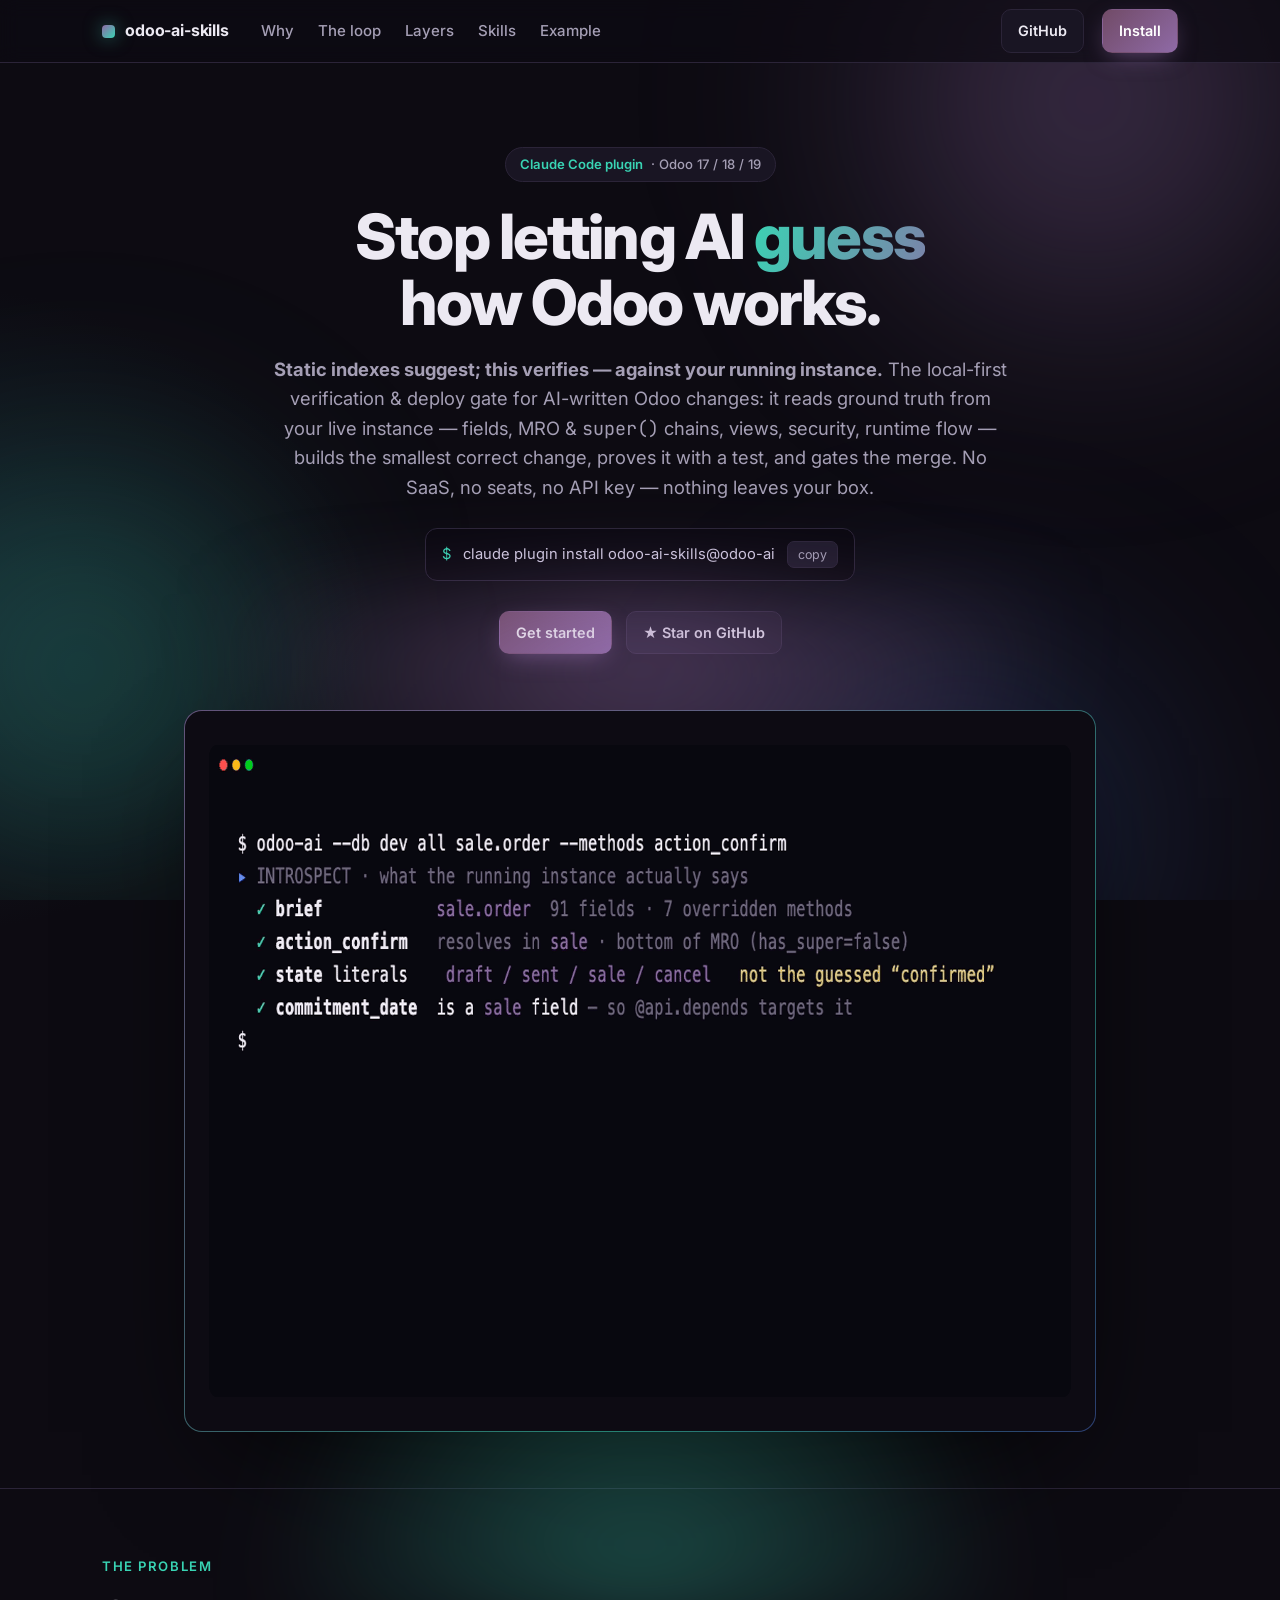
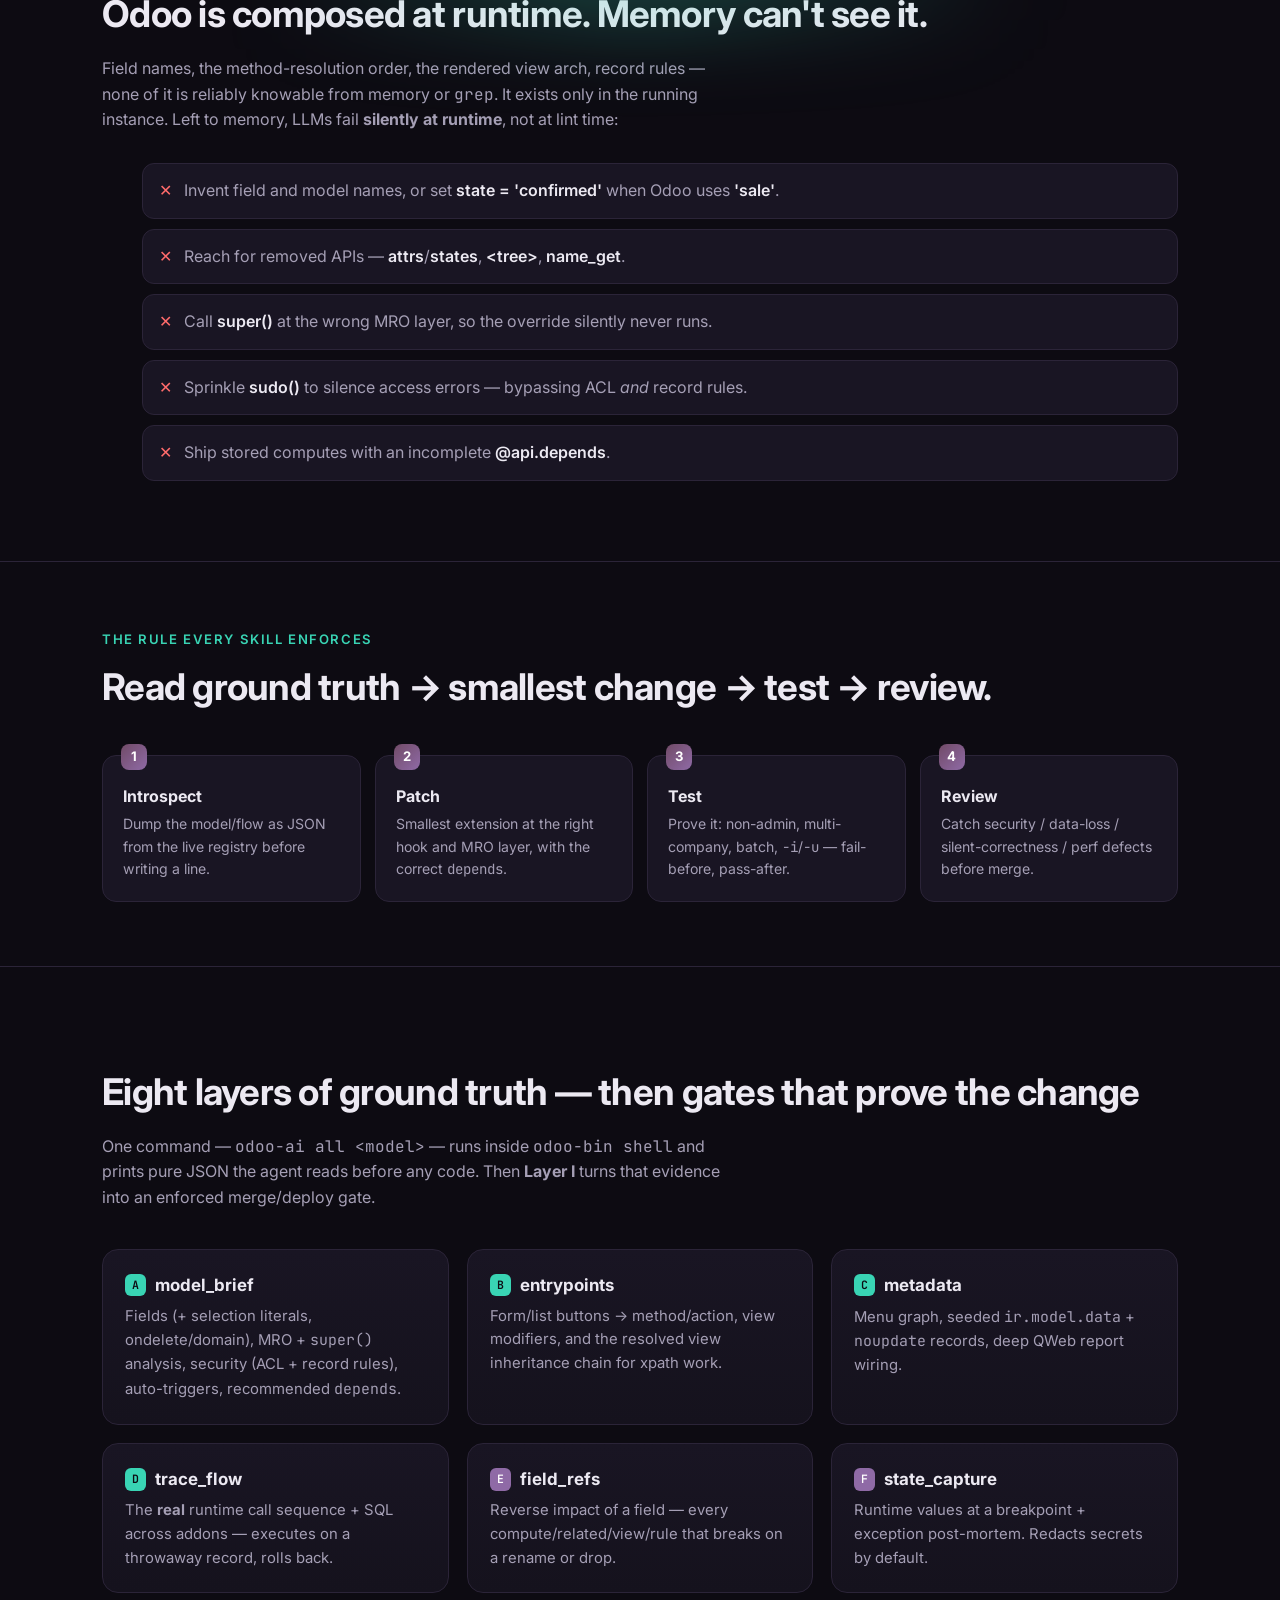
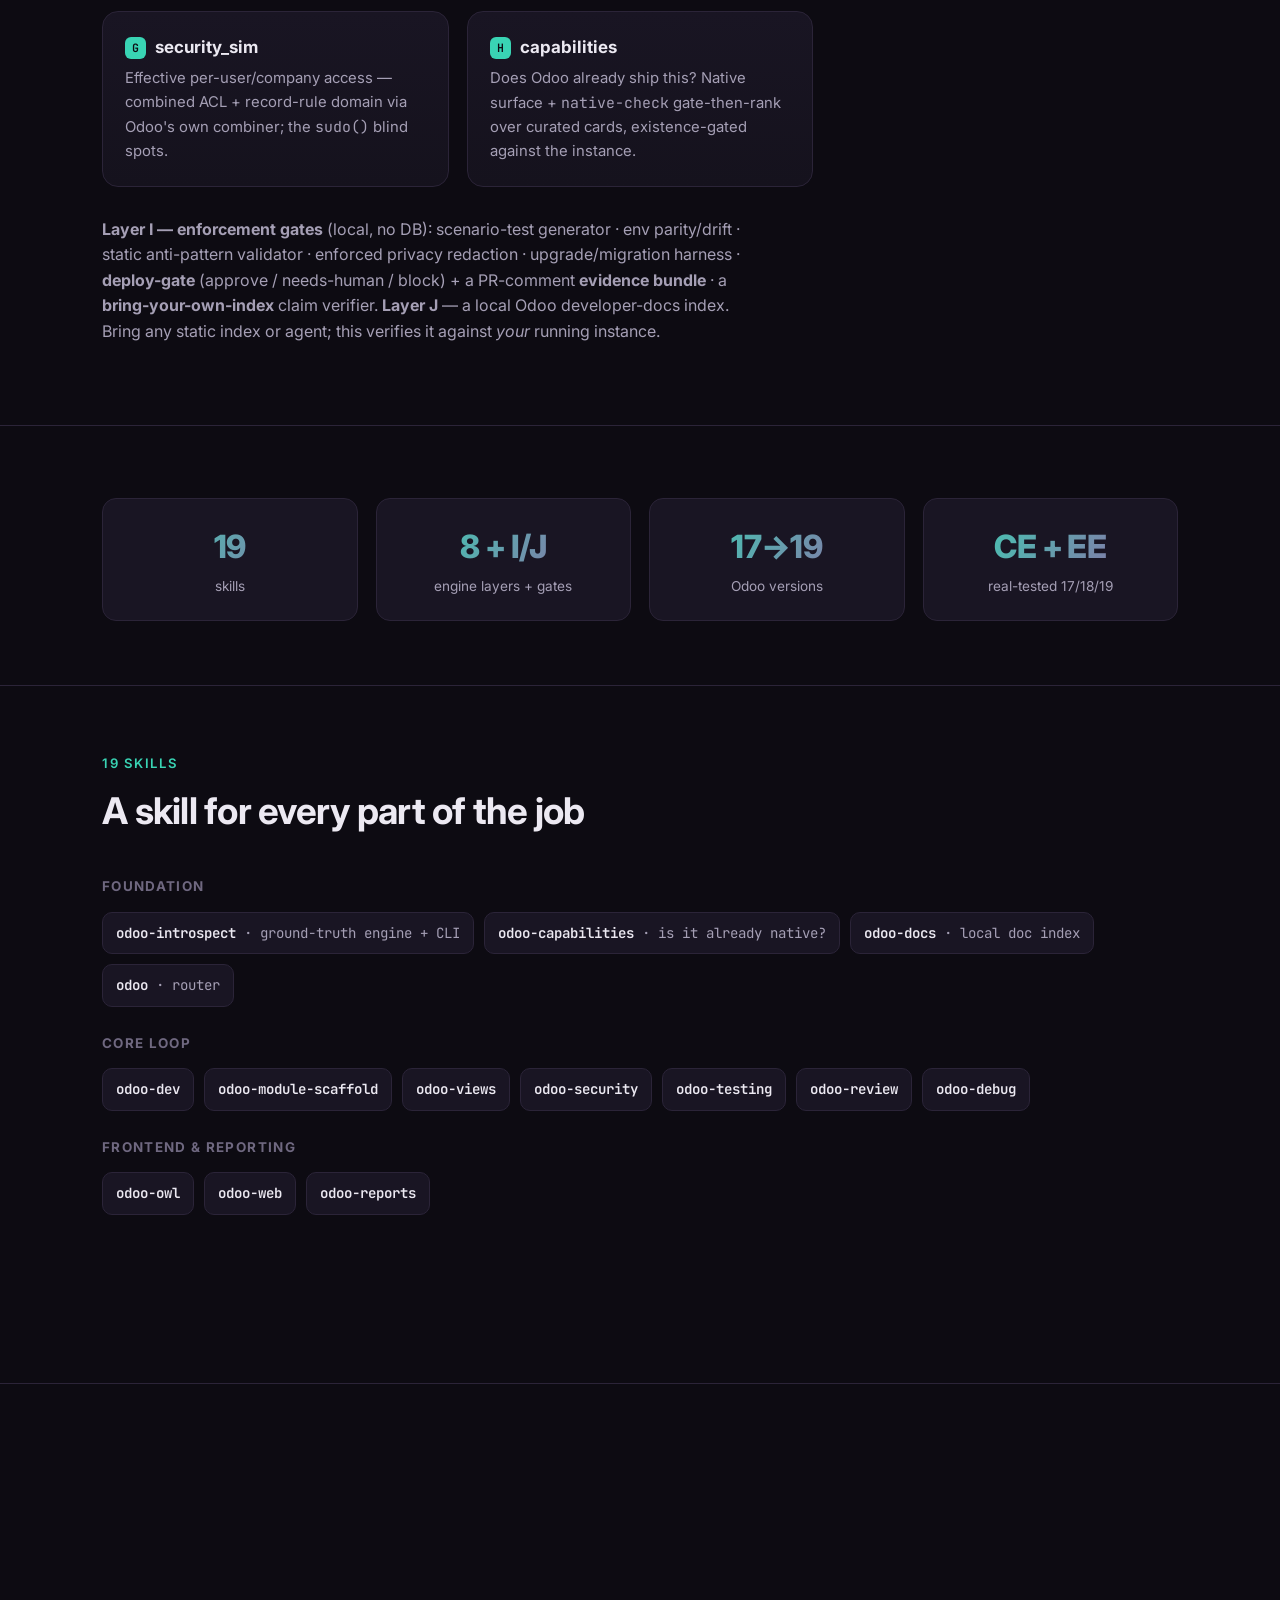
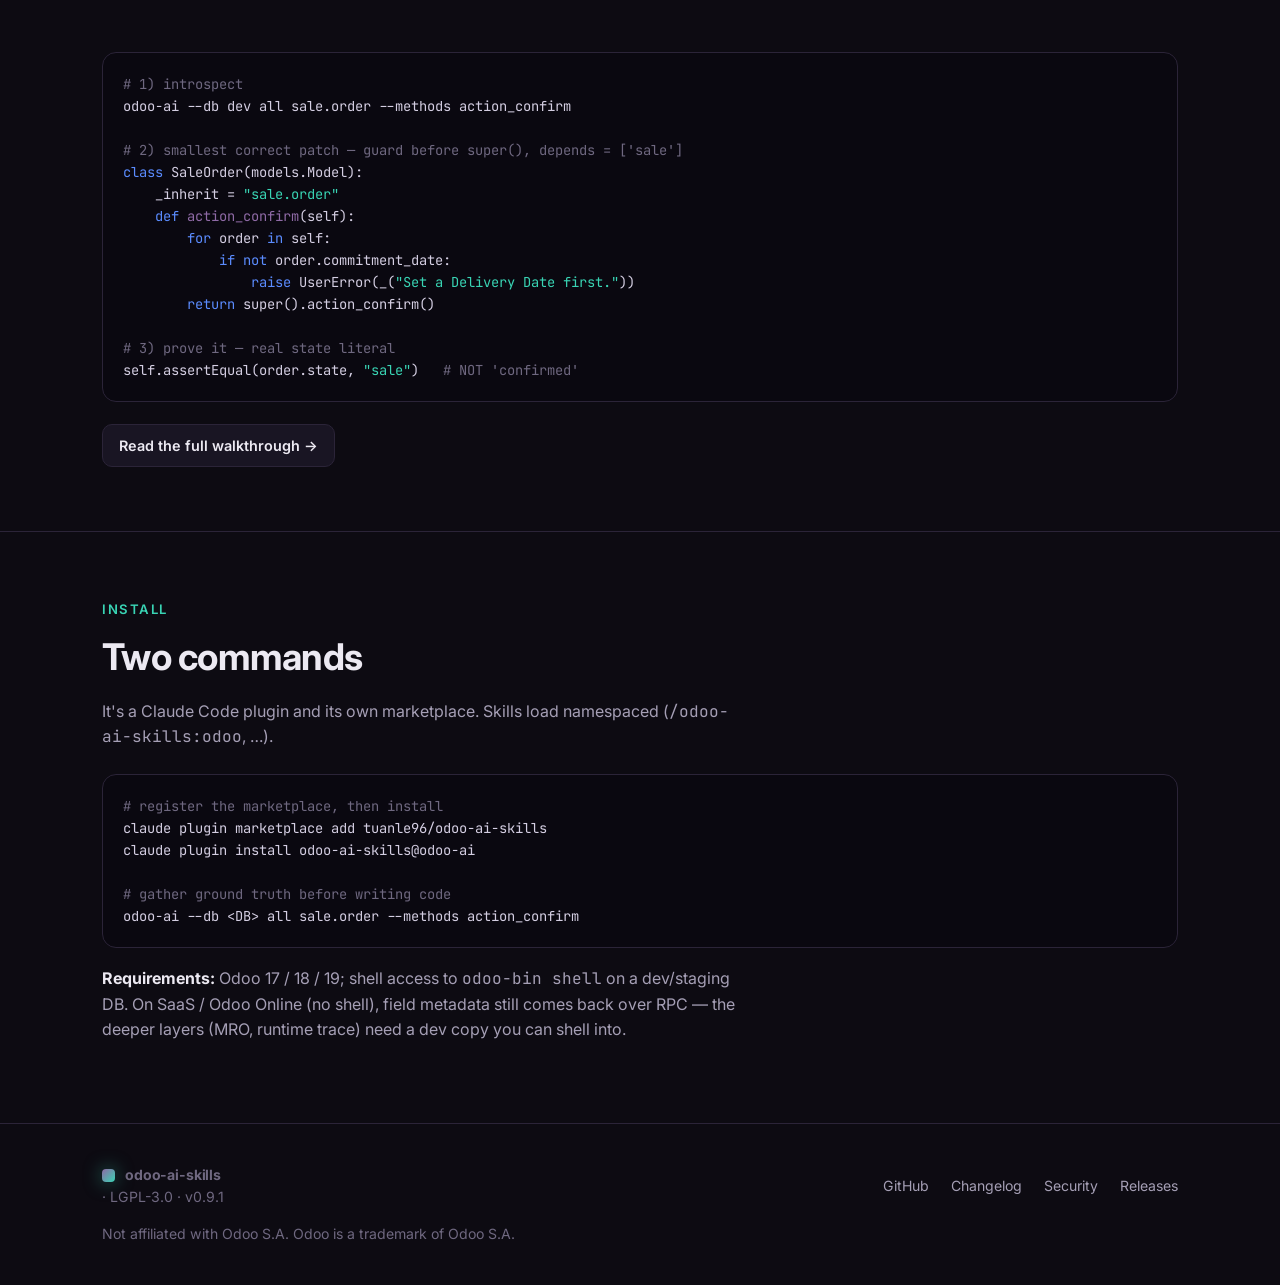
==== commit 820edc3f: "feat(landing): punch up motion — bigger reveal, deeper parallax, hover lift, stat count-up - Reveal " ====
--- a/docs/index.html
+++ b/docs/index.html
@@ -88,7 +88,8 @@
   .g3{grid-template-columns:repeat(3,1fr)}
   .card{background:linear-gradient(180deg,var(--panel),var(--bg-2)); border:1px solid var(--border);
     border-radius:var(--radius); padding:22px; transition:.18s}
-  .card:hover{border-color:var(--odoo); transform:translateY(-3px)}
+  .card:hover{border-color:var(--odoo); transform:translateY(-7px);
+    box-shadow:0 26px 60px -26px rgba(143,106,166,.6), 0 0 0 1px rgba(143,106,166,.4)}
   .card h3{margin:0 0 6px; font-size:1.06rem; display:flex; align-items:center; gap:9px}
   .card p{margin:0; color:var(--muted); font-size:.93rem}
   .badge{font-family:"JetBrains Mono",monospace; font-size:.72rem; font-weight:600; color:var(--bg);
@@ -144,19 +145,22 @@
   /* ── ambient parallax glows + scroll-reveal (gated by .anim, off for reduced-motion) ── */
   .bg-deco{position:fixed; inset:0; z-index:-1; overflow:hidden; pointer-events:none}
   .bg-deco .blob{position:absolute; border-radius:50%; filter:blur(95px); will-change:transform}
-  .bg-deco .b1{width:600px; height:600px; top:-200px; right:-120px;
-    background:radial-gradient(circle, rgba(143,106,166,.34), transparent 68%)}
-  .bg-deco .b2{width:540px; height:540px; top:42%; left:-200px;
-    background:radial-gradient(circle, rgba(57,212,180,.22), transparent 70%)}
-  .bg-deco .b3{width:520px; height:520px; bottom:-200px; right:3%;
-    background:radial-gradient(circle, rgba(91,140,255,.18), transparent 70%)}
+  .bg-deco .b1{width:640px; height:640px; top:-220px; right:-130px;
+    background:radial-gradient(circle, rgba(143,106,166,.44), transparent 68%)}
+  .bg-deco .b2{width:580px; height:580px; top:42%; left:-210px;
+    background:radial-gradient(circle, rgba(57,212,180,.30), transparent 70%)}
+  .bg-deco .b3{width:560px; height:560px; bottom:-210px; right:3%;
+    background:radial-gradient(circle, rgba(91,140,255,.26), transparent 70%)}
 
   .anim :where(.hero .tag, .hero h1, .hero .sub, .hero .cmd, .hero .cta,
     section > .wrap > .eyebrow, section > .wrap > h2, section > .wrap > .lead, section > .wrap > p,
     .grid > .card, .loop > .step, .stats > .stat, .fail > li, .skilltiers > .tier, section pre){
-    opacity:0; transform:translateY(18px);
-    transition:opacity .6s ease, transform .7s cubic-bezier(.2,.7,.2,1)}
+    opacity:0; transform:translateY(28px);
+    transition:opacity .55s ease, transform .6s cubic-bezier(.2,.7,.2,1), box-shadow .3s ease, border-color .25s ease}
   .anim .in{opacity:1; transform:none}
+  /* hover lift — transform is freed for hover once JS clears the reveal stagger-delay */
+  .step:hover{border-color:var(--odoo); transform:translateY(-6px); box-shadow:0 22px 50px -24px rgba(0,0,0,.6)}
+  .stat:hover{border-color:var(--odoo); transform:translateY(-6px); box-shadow:0 22px 50px -24px rgba(57,212,180,.35)}
 
   h1 .grad{background-size:200% 100%; animation:gradShimmer 10s ease-in-out infinite}
   @keyframes gradShimmer{0%,100%{background-position:0 50%} 50%{background-position:100% 50%}}
@@ -372,13 +376,35 @@
     var pending = Array.prototype.slice.call(document.querySelectorAll(SEL));
     pending.forEach(function(el){   // stagger within each element's own group
       var i = Array.prototype.indexOf.call(el.parentNode.children, el);
-      el.style.transitionDelay = Math.min(i * 60, 360) + 'ms';
+      el.style.transitionDelay = Math.min(i * 80, 460) + 'ms';
     });
+    function countUp(node){        // animate a stat number 0→target on reveal (keeps any suffix)
+      if(!node) return;
+      var m = node.textContent.match(/^(\D*)(\d+)(.*)$/);
+      if(!m) return;               // no integer (e.g. "CE + EE") → leave static
+      var pre = m[1], target = +m[2], suf = m[3], full = node.textContent, t0 = null, done = false;
+      function finish(){ if(!done){ done = true; node.textContent = full; } }
+      function step(ts){
+        if(done) return;
+        if(t0 === null) t0 = ts;
+        var p = Math.min((ts - t0) / 900, 1), e = 1 - Math.pow(1 - p, 3);
+        node.textContent = pre + Math.round(e * target) + suf;
+        if(p < 1) requestAnimationFrame(step); else finish();
+      }
+      requestAnimationFrame(step);
+      setTimeout(finish, 1500);    // guarantee the final value even if rAF is throttled (bg tab) mid-count
+    }
     function reveal(){              // reveal elements now in view; keep the rest pending for later
       var vh = window.innerHeight || 0;
       pending = pending.filter(function(el){
         var r = el.getBoundingClientRect();
-        if(r.top < vh * 0.92 && r.bottom > 0){ el.classList.add('in'); return false; }
+        if(r.top < vh * 0.92 && r.bottom > 0){
+          el.classList.add('in');
+          var d = parseFloat(el.style.transitionDelay) || 0;   // free transform for hover once revealed
+          setTimeout(function(){ el.style.transitionDelay = '0s'; }, d + 700);
+          if(el.matches && el.matches('.stat')) countUp(el.querySelector('.n'));
+          return false;
+        }
         return true;
       });
     }
@@ -386,7 +412,7 @@
     reveal();                        // snappy: show the hero immediately, synchronously
 
     var blobs = Array.prototype.slice.call(document.querySelectorAll('.bg-deco .blob'));
-    var f = [0.12, -0.08, 0.05], ticking = false;
+    var f = [0.22, -0.15, 0.10], ticking = false;
     function parallax(){
       var y = window.pageYOffset || 0;
       for(var i=0;i<blobs.length;i++){ blobs[i].style.transform = 'translate3d(0,' + (y*f[i%f.length]).toFixed(1) + 'px,0)'; }
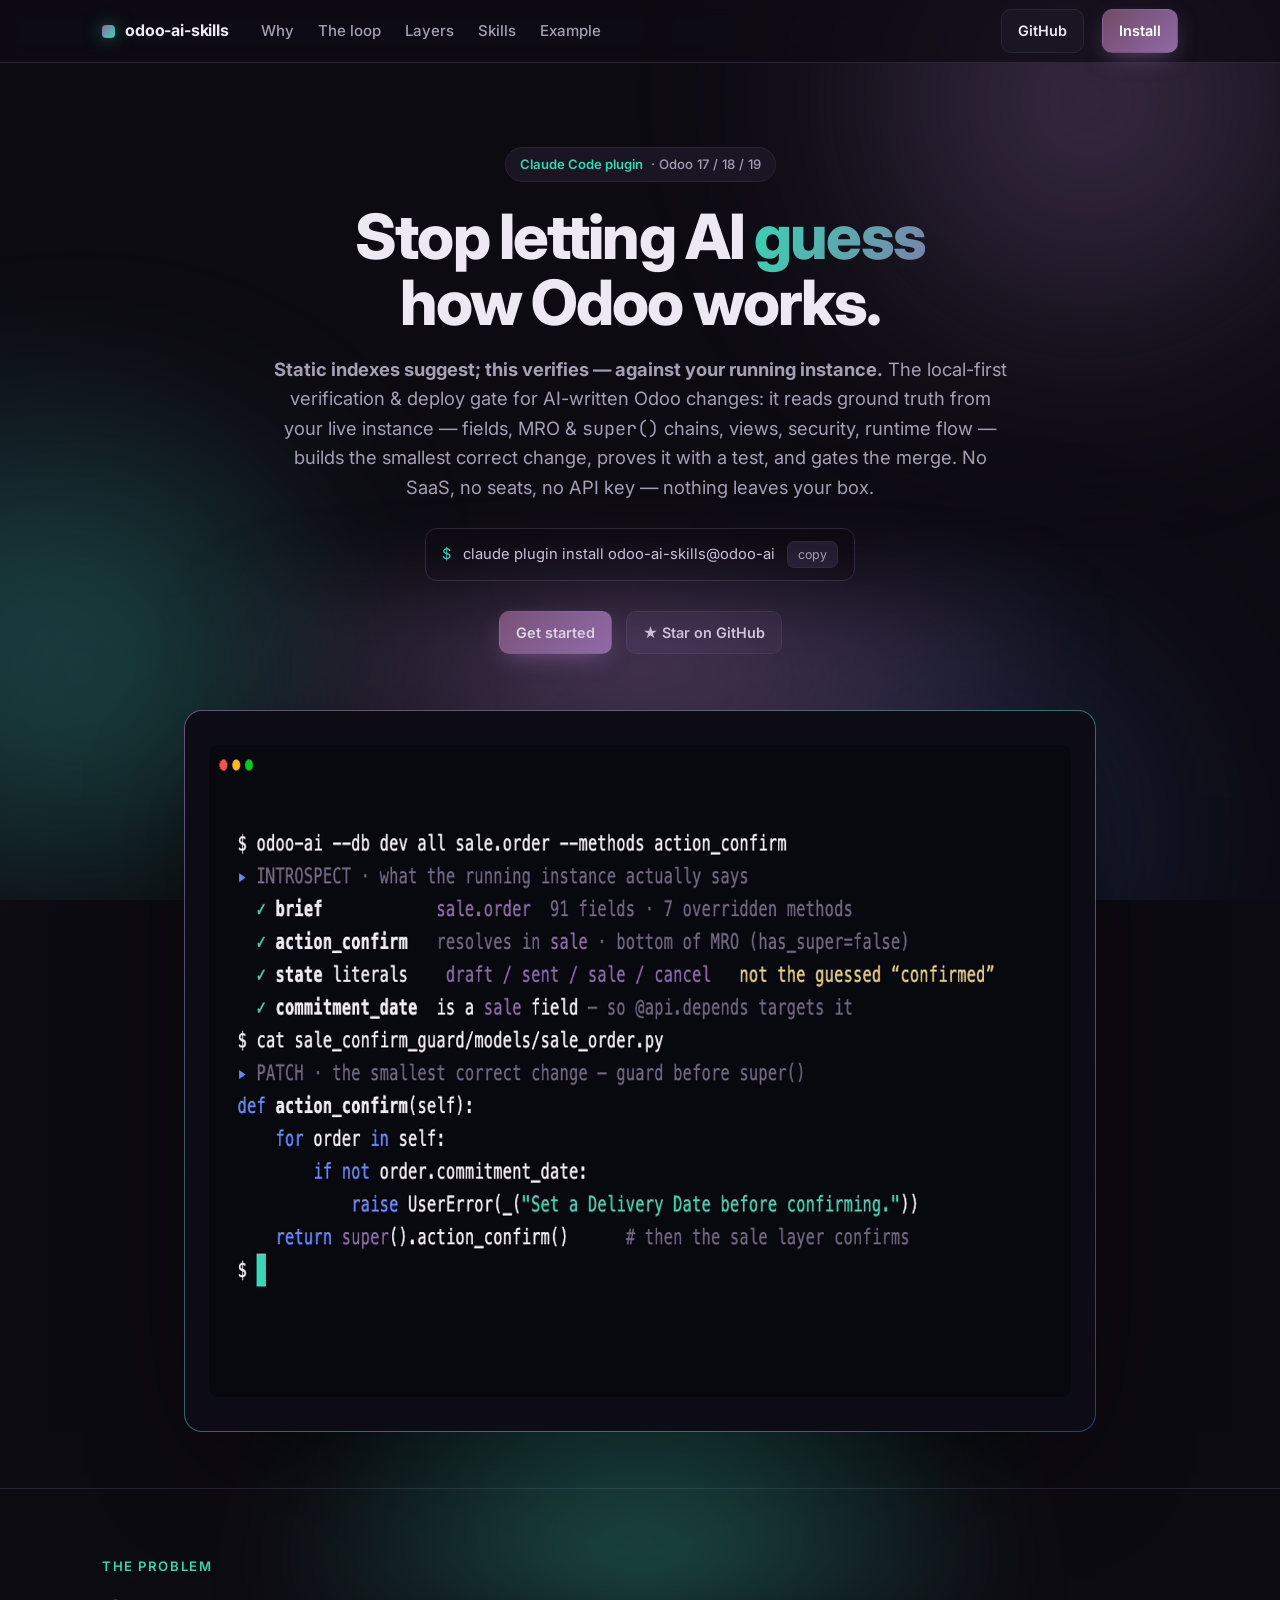
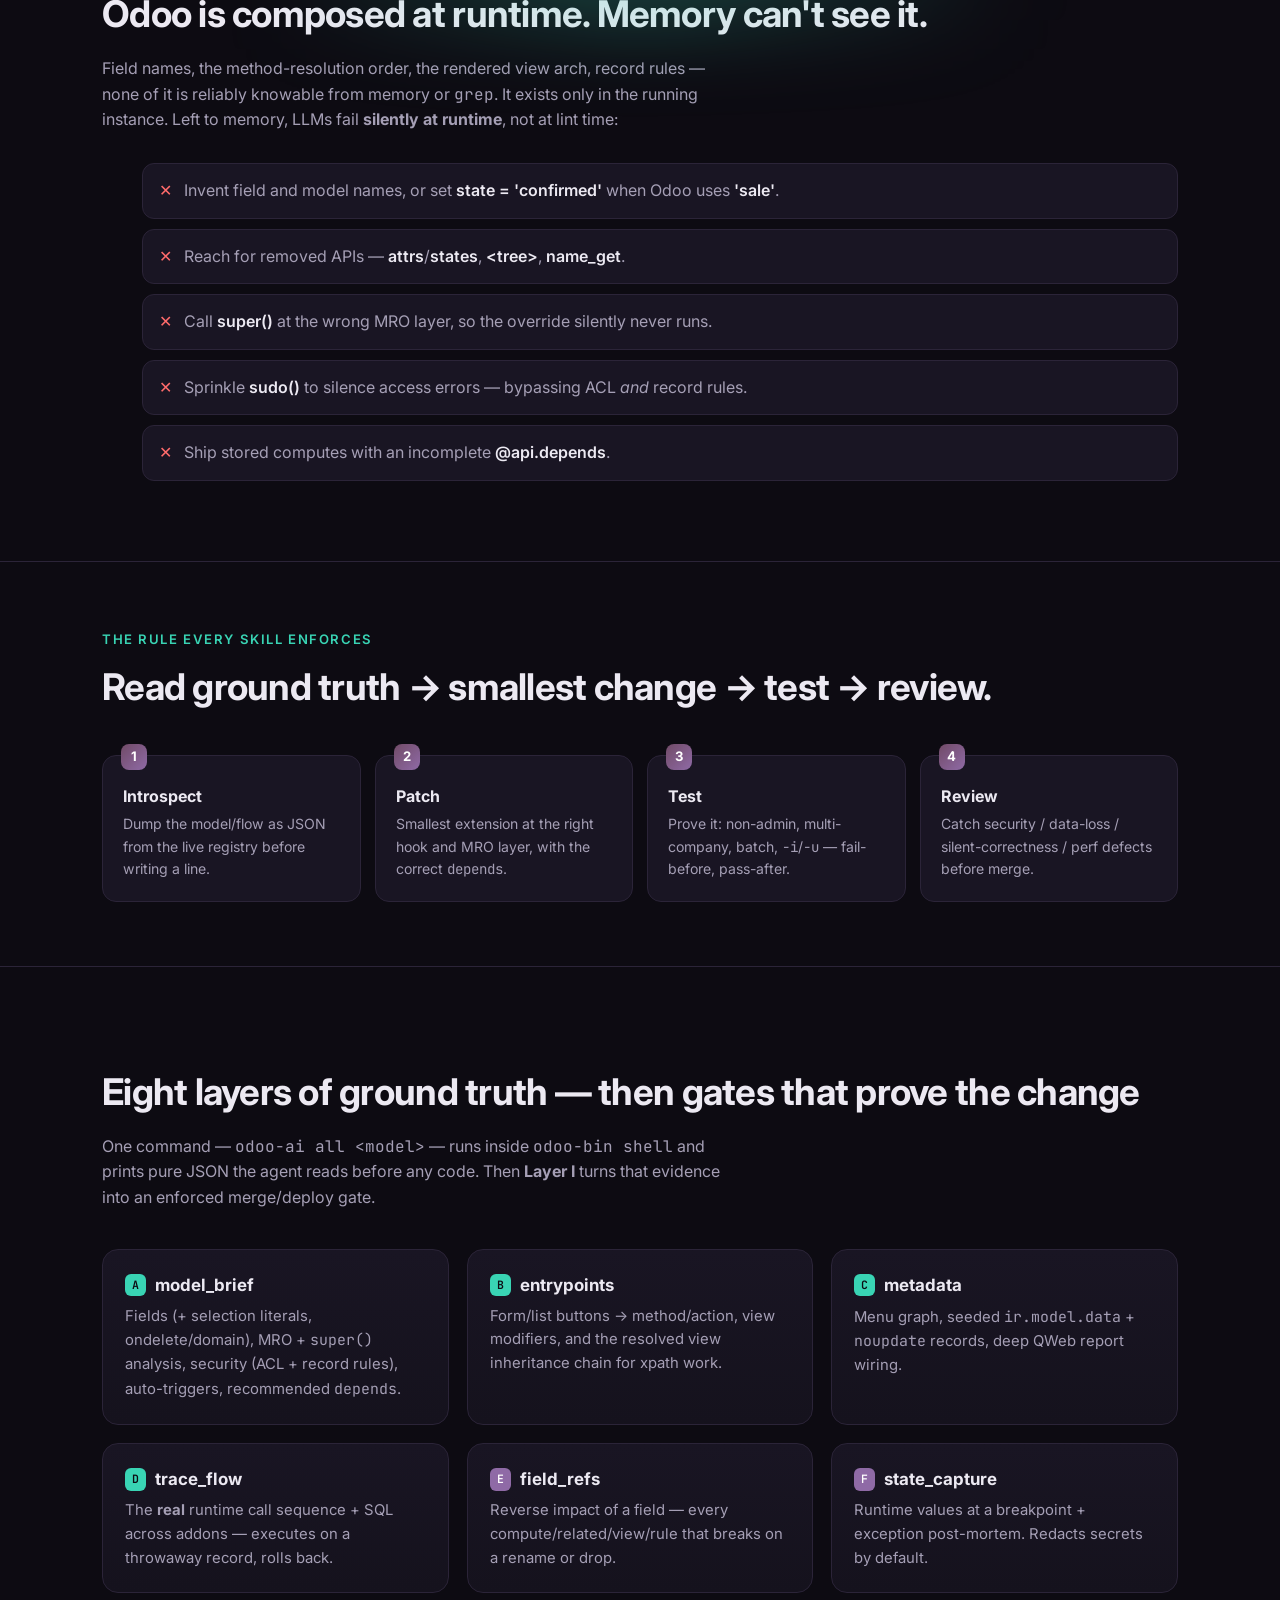
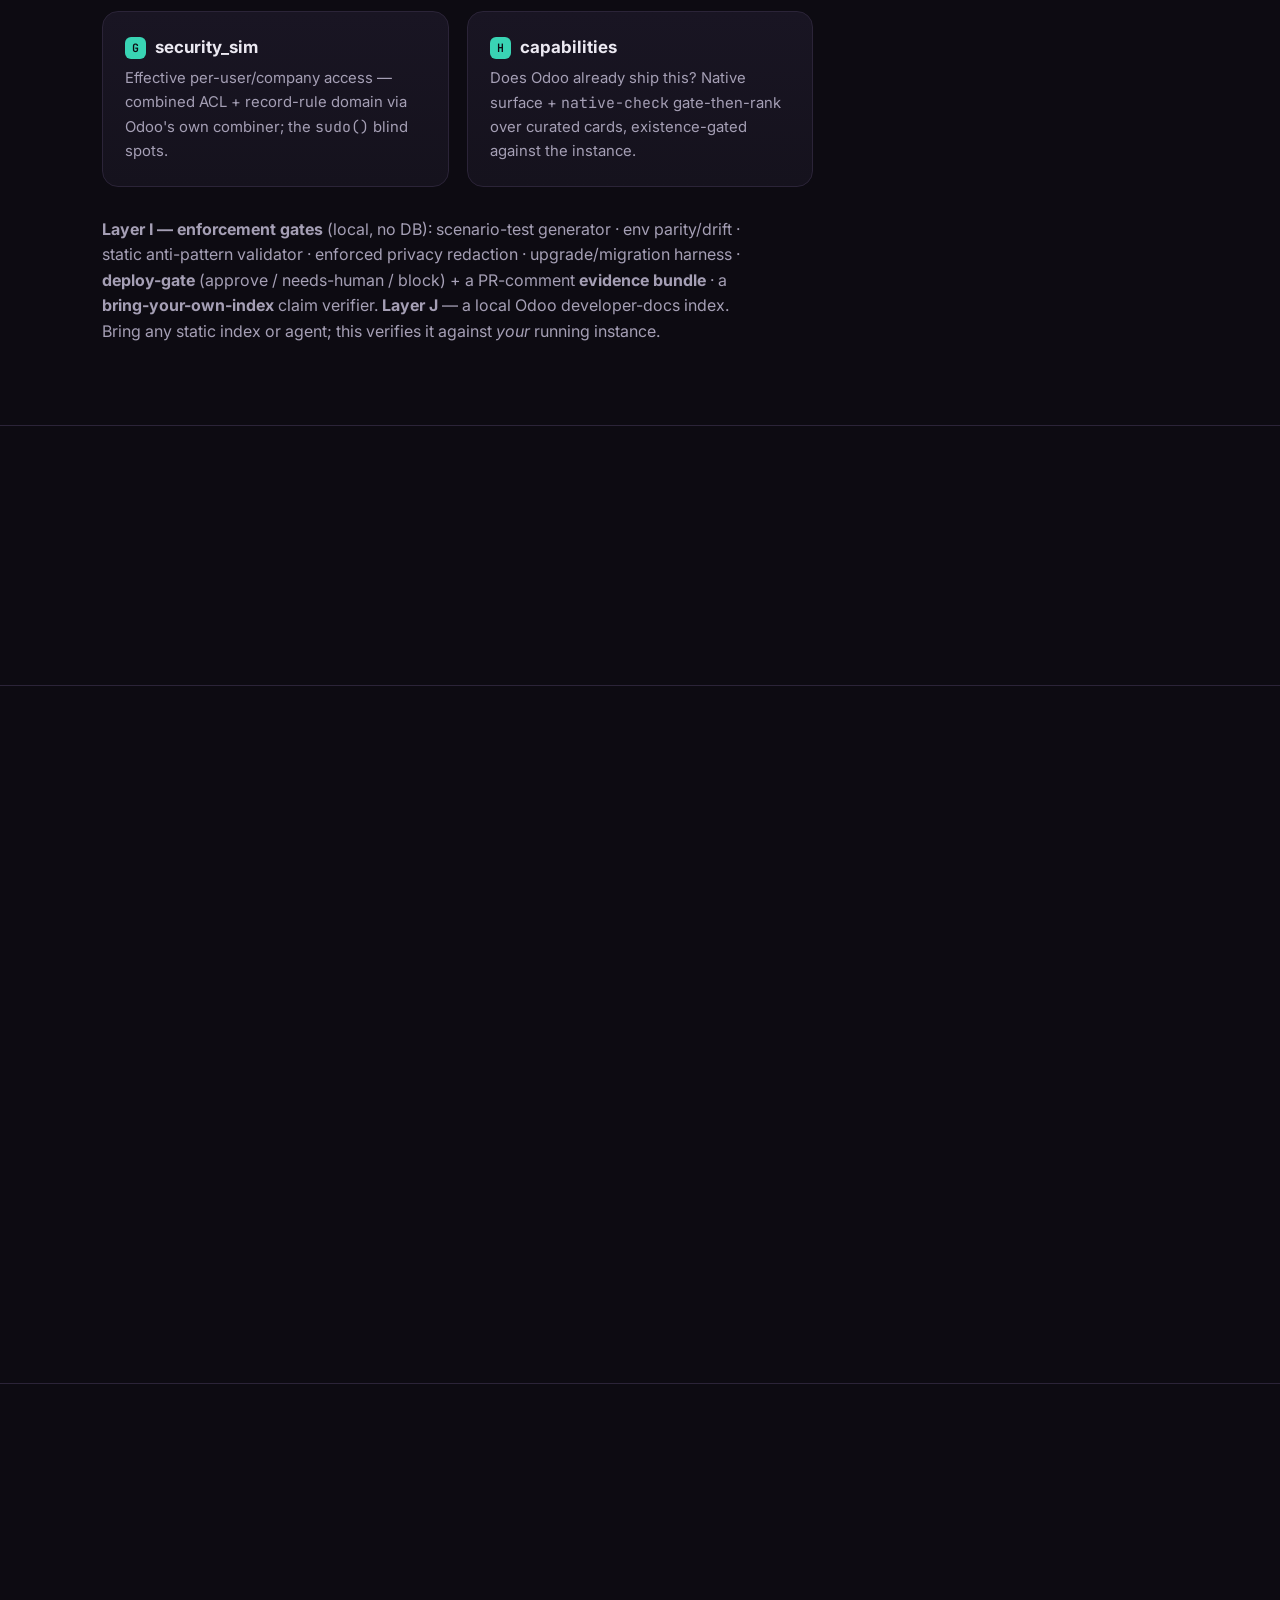
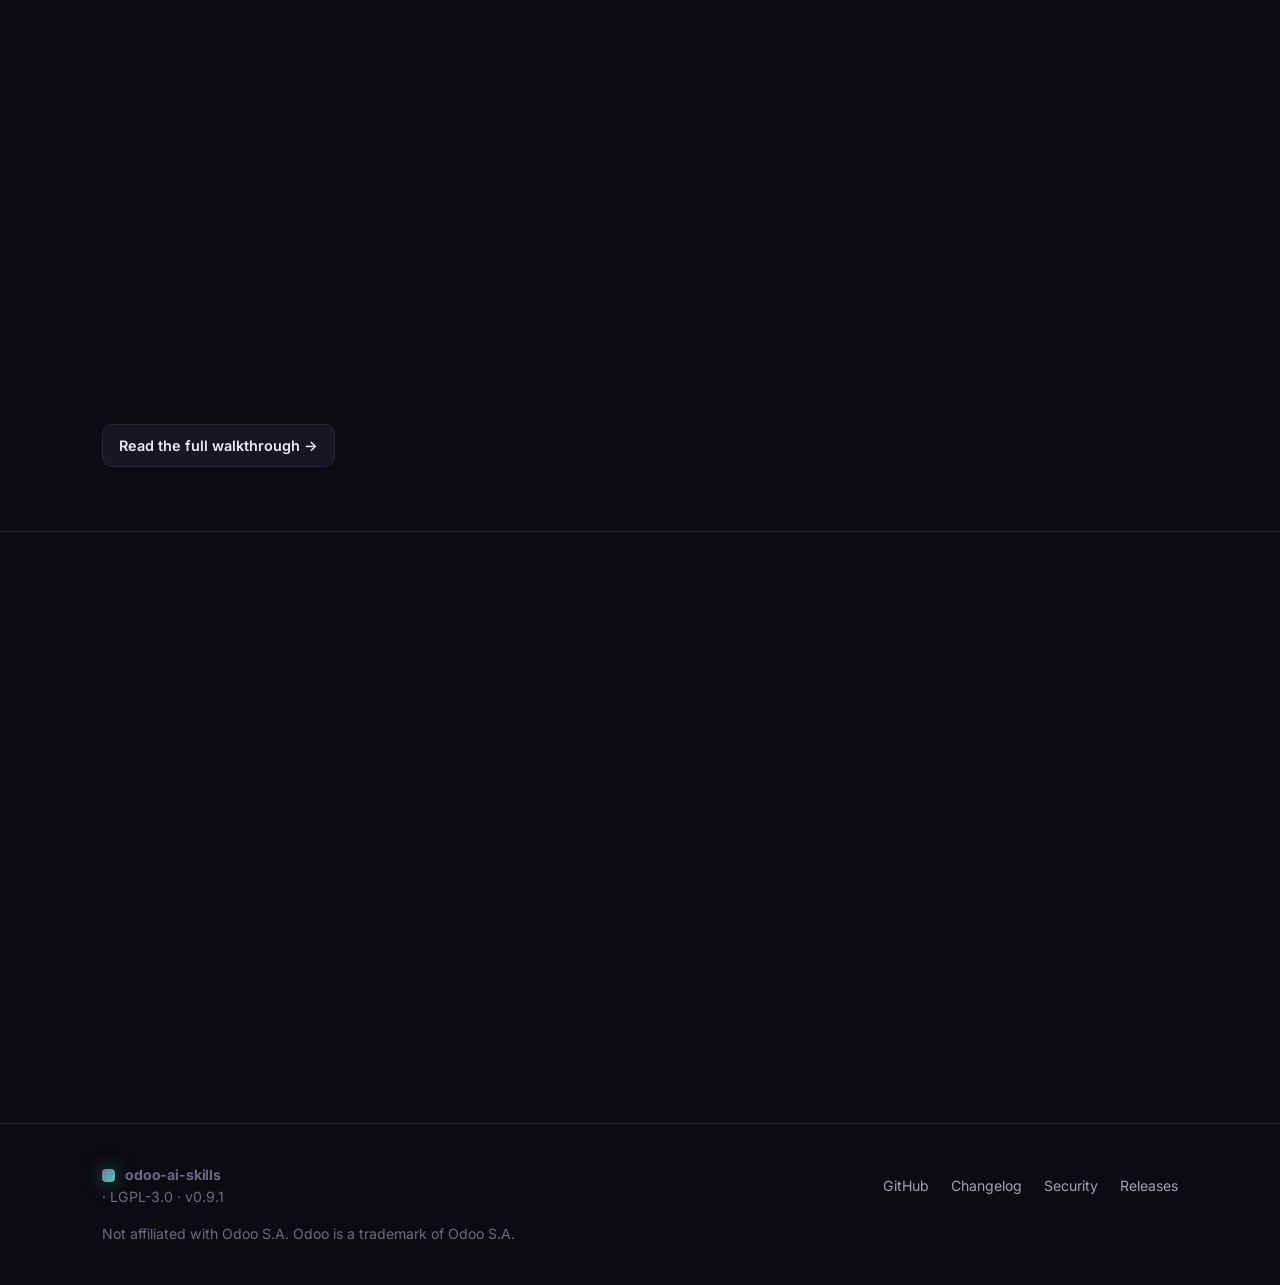
==== commit ad10dc7c: "feat(odoo-user-guide): instance-verified end-user guide generation (skill #20) Generate end-user how" ====
--- a/docs/index.html
+++ b/docs/index.html
@@ -277,7 +277,7 @@
 
 <section id="skills">
   <div class="wrap">
-    <span class="eyebrow">19 skills</span>
+    <span class="eyebrow">20 skills</span>
     <h2>A skill for every part of the job</h2>
     <div class="skilltiers">
       <div class="tier"><h4>Foundation</h4><div class="chips">
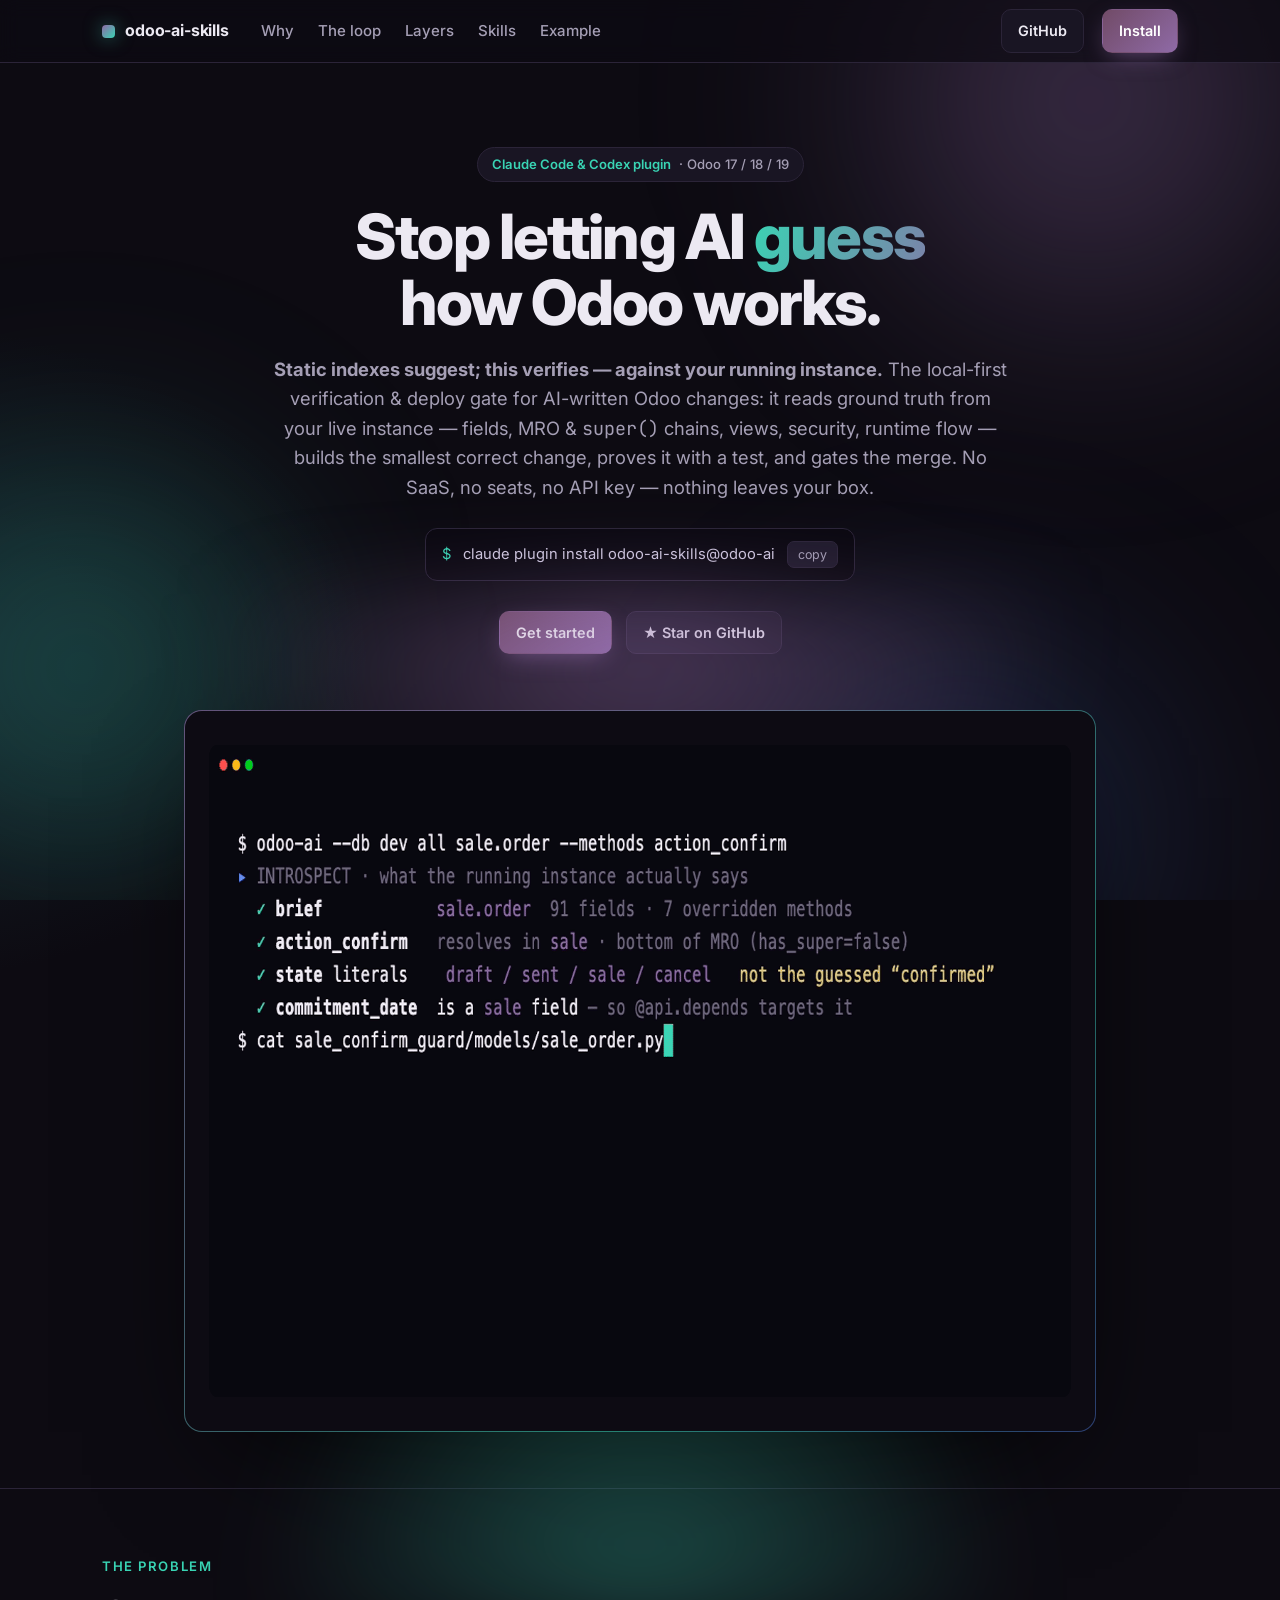
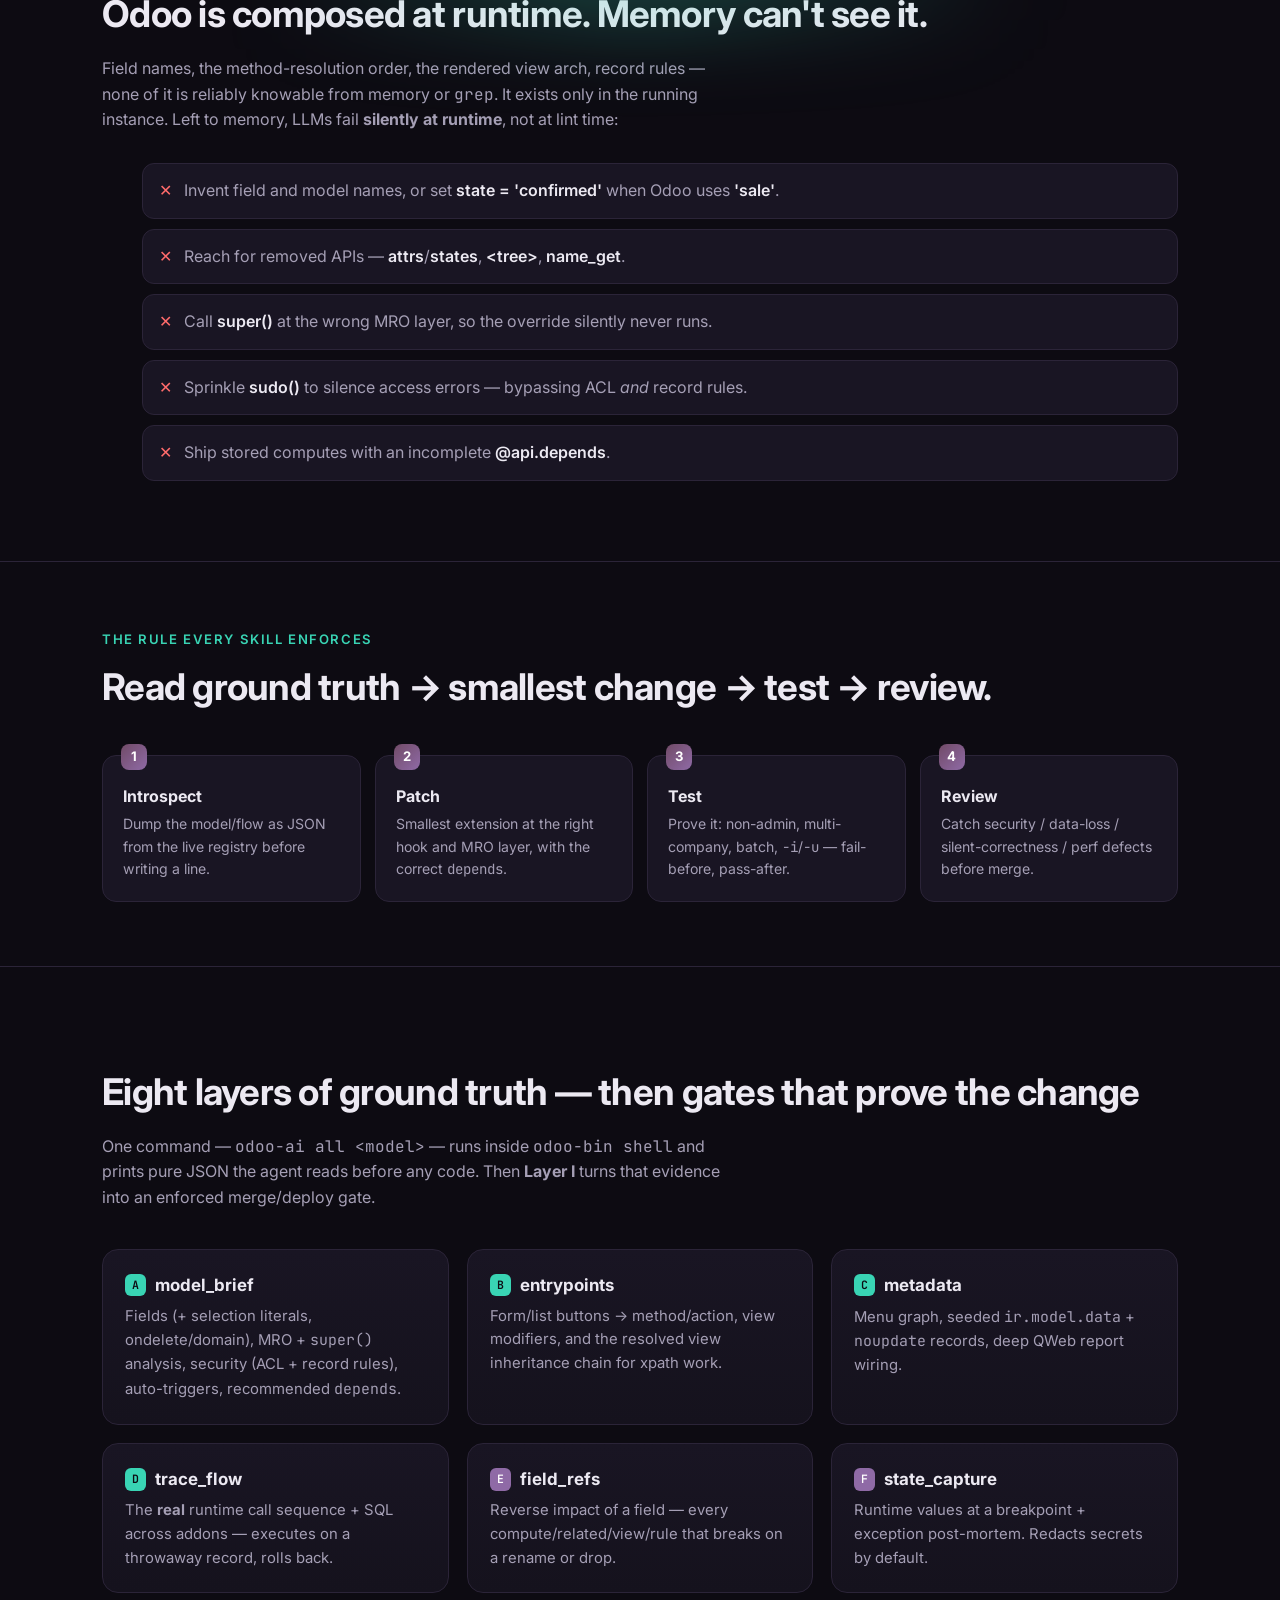
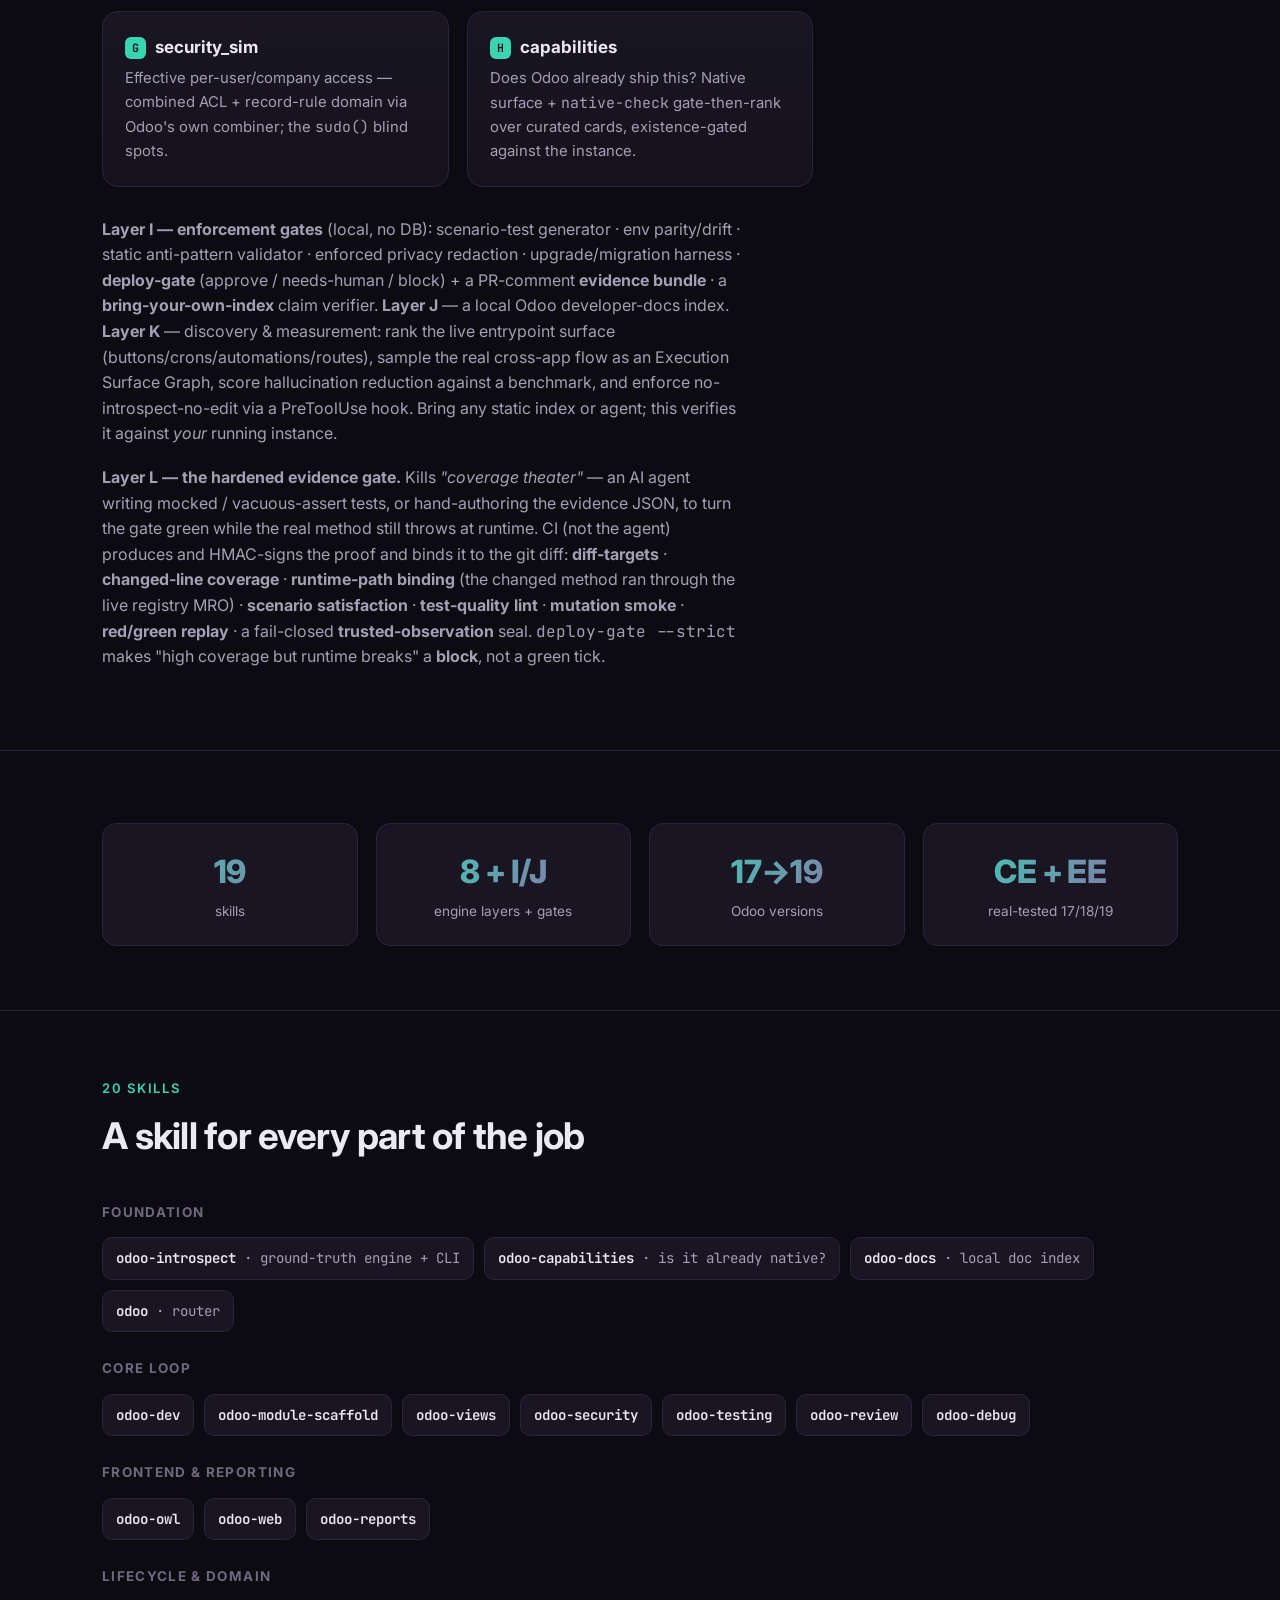
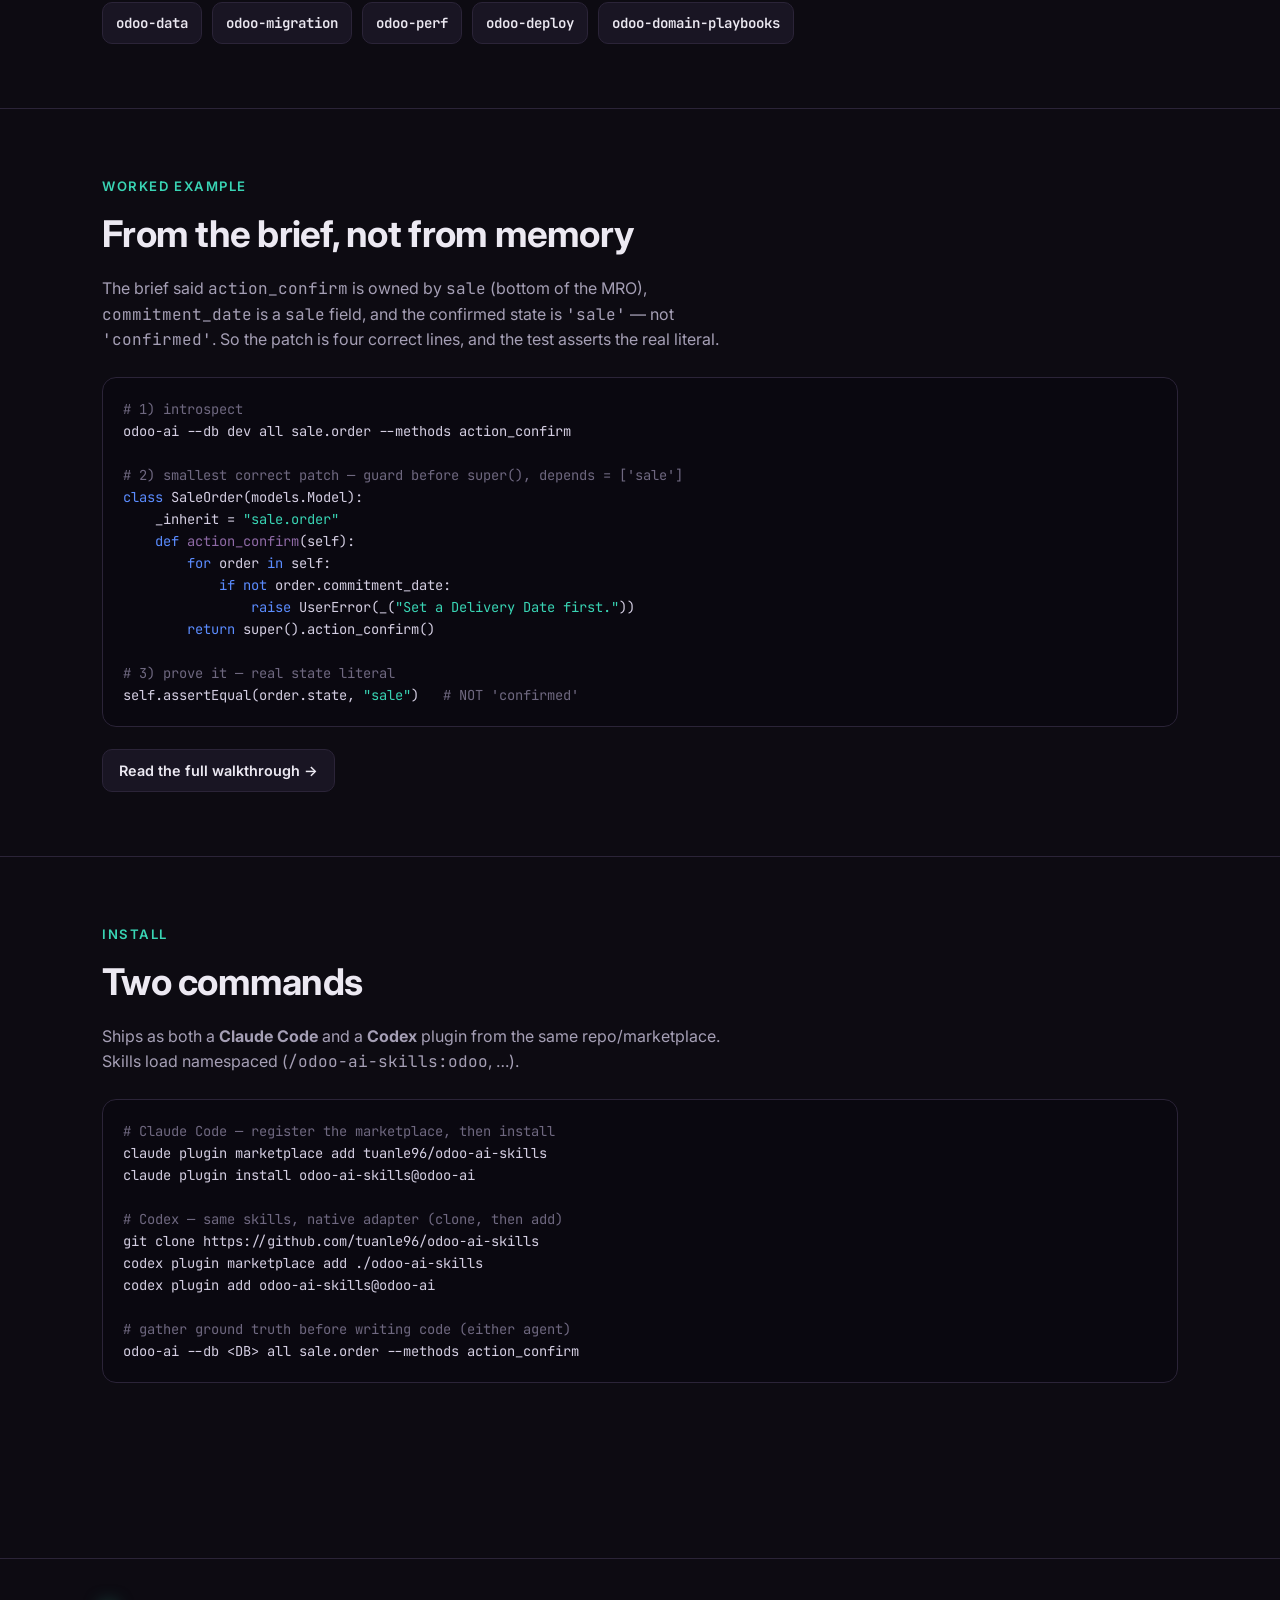
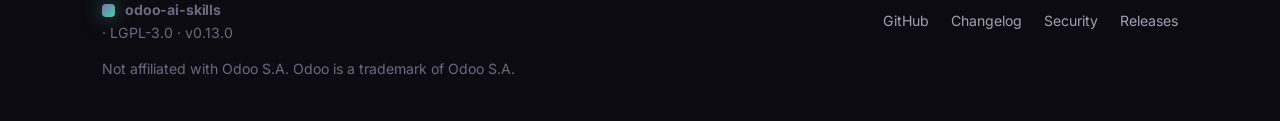
==== commit 6260a7f1: "docs(site): landing page for v0.13.0 — Layer L + Layer K, Codex install, footer version" ====
--- a/docs/index.html
+++ b/docs/index.html
@@ -190,7 +190,7 @@
 <a id="top"></a>
 <section class="hero" style="border-top:none">
   <div class="wrap">
-    <span class="tag"><b>Claude Code plugin</b> · Odoo 17 / 18 / 19</span>
+    <span class="tag"><b>Claude Code &amp; Codex plugin</b> · Odoo 17 / 18 / 19</span>
     <h1>Stop letting AI <span class="grad">guess</span> how Odoo works.</h1>
     <p class="sub"><b>Static indexes suggest; this verifies — against your running instance.</b>
       The local-first verification &amp; deploy gate for AI-written Odoo changes: it reads ground truth
@@ -260,7 +260,8 @@
       <div class="card"><h3><span class="badge">G</span> security_sim</h3><p>Effective per-user/company access — combined ACL + record-rule domain via Odoo's own combiner; the <code>sudo()</code> blind spots.</p></div>
       <div class="card"><h3><span class="badge">H</span> capabilities</h3><p>Does Odoo already ship this? Native surface + <code>native-check</code> gate-then-rank over curated cards, existence-gated against the instance.</p></div>
     </div>
-    <p class="lead" style="margin-top:30px"><b>Layer&nbsp;I — enforcement gates</b> (local, no DB): scenario-test generator · env parity/drift · static anti-pattern validator · enforced privacy redaction · upgrade/migration harness · <b>deploy-gate</b> (approve / needs-human / block) + a PR-comment <b>evidence bundle</b> · a <b>bring-your-own-index</b> claim verifier. <b>Layer&nbsp;J</b> — a local Odoo developer-docs index. Bring any static index or agent; this verifies it against <i>your</i> running instance.</p>
+    <p class="lead" style="margin-top:30px"><b>Layer&nbsp;I — enforcement gates</b> (local, no DB): scenario-test generator · env parity/drift · static anti-pattern validator · enforced privacy redaction · upgrade/migration harness · <b>deploy-gate</b> (approve / needs-human / block) + a PR-comment <b>evidence bundle</b> · a <b>bring-your-own-index</b> claim verifier. <b>Layer&nbsp;J</b> — a local Odoo developer-docs index. <b>Layer&nbsp;K</b> — discovery &amp; measurement: rank the live entrypoint surface (buttons/crons/automations/routes), sample the real cross-app flow as an Execution Surface Graph, score hallucination reduction against a benchmark, and enforce no-introspect-no-edit via a PreToolUse hook. Bring any static index or agent; this verifies it against <i>your</i> running instance.</p>
+    <p class="lead" style="margin-top:18px"><b>Layer&nbsp;L — the hardened evidence gate.</b> Kills <i>"coverage theater"</i> — an AI agent writing mocked / vacuous-assert tests, or hand-authoring the evidence JSON, to turn the gate green while the real method still throws at runtime. CI (not the agent) produces and HMAC-signs the proof and binds it to the git diff: <b>diff-targets</b> · <b>changed-line coverage</b> · <b>runtime-path binding</b> (the changed method ran through the live registry MRO) · <b>scenario satisfaction</b> · <b>test-quality lint</b> · <b>mutation smoke</b> · <b>red/green replay</b> · a fail-closed <b>trusted-observation</b> seal. <code>deploy-gate --strict</code> makes "high coverage but runtime breaks" a <b>block</b>, not a green tick.</p>
   </div>
 </section>
 
@@ -335,13 +336,18 @@
   <div class="wrap">
     <span class="eyebrow">Install</span>
     <h2>Two commands</h2>
-    <p class="lead">It's a Claude Code plugin and its own marketplace. Skills load namespaced
+    <p class="lead">Ships as both a <b>Claude Code</b> and a <b>Codex</b> plugin from the same repo/marketplace. Skills load namespaced
       (<code>/odoo-ai-skills:odoo</code>, …).</p>
-<pre><span class="c"># register the marketplace, then install</span>
+<pre><span class="c"># Claude Code — register the marketplace, then install</span>
 claude plugin marketplace add tuanle96/odoo-ai-skills
 claude plugin install odoo-ai-skills@odoo-ai
 
-<span class="c"># gather ground truth before writing code</span>
+<span class="c"># Codex — same skills, native adapter (clone, then add)</span>
+git clone https://github.com/tuanle96/odoo-ai-skills
+codex plugin marketplace add ./odoo-ai-skills
+codex plugin add odoo-ai-skills@odoo-ai
+
+<span class="c"># gather ground truth before writing code (either agent)</span>
 odoo-ai --db &lt;DB&gt; all sale.order --methods action_confirm</pre>
     <p class="lead" style="margin-top:18px"><b style="color:var(--text)">Requirements:</b>
       Odoo 17 / 18 / 19; shell access to <code>odoo-bin shell</code> on a dev/staging DB. On
@@ -352,7 +358,7 @@
 
 <footer>
   <div class="wrap row">
-    <div><span class="brand"><span class="dot"></span> odoo-ai-skills</span> · LGPL-3.0 · v0.9.1</div>
+    <div><span class="brand"><span class="dot"></span> odoo-ai-skills</span> · LGPL-3.0 · v0.13.0</div>
     <div style="display:flex; gap:22px">
       <a href="https://github.com/tuanle96/odoo-ai-skills">GitHub</a>
       <a href="https://github.com/tuanle96/odoo-ai-skills/blob/main/CHANGELOG.md">Changelog</a>
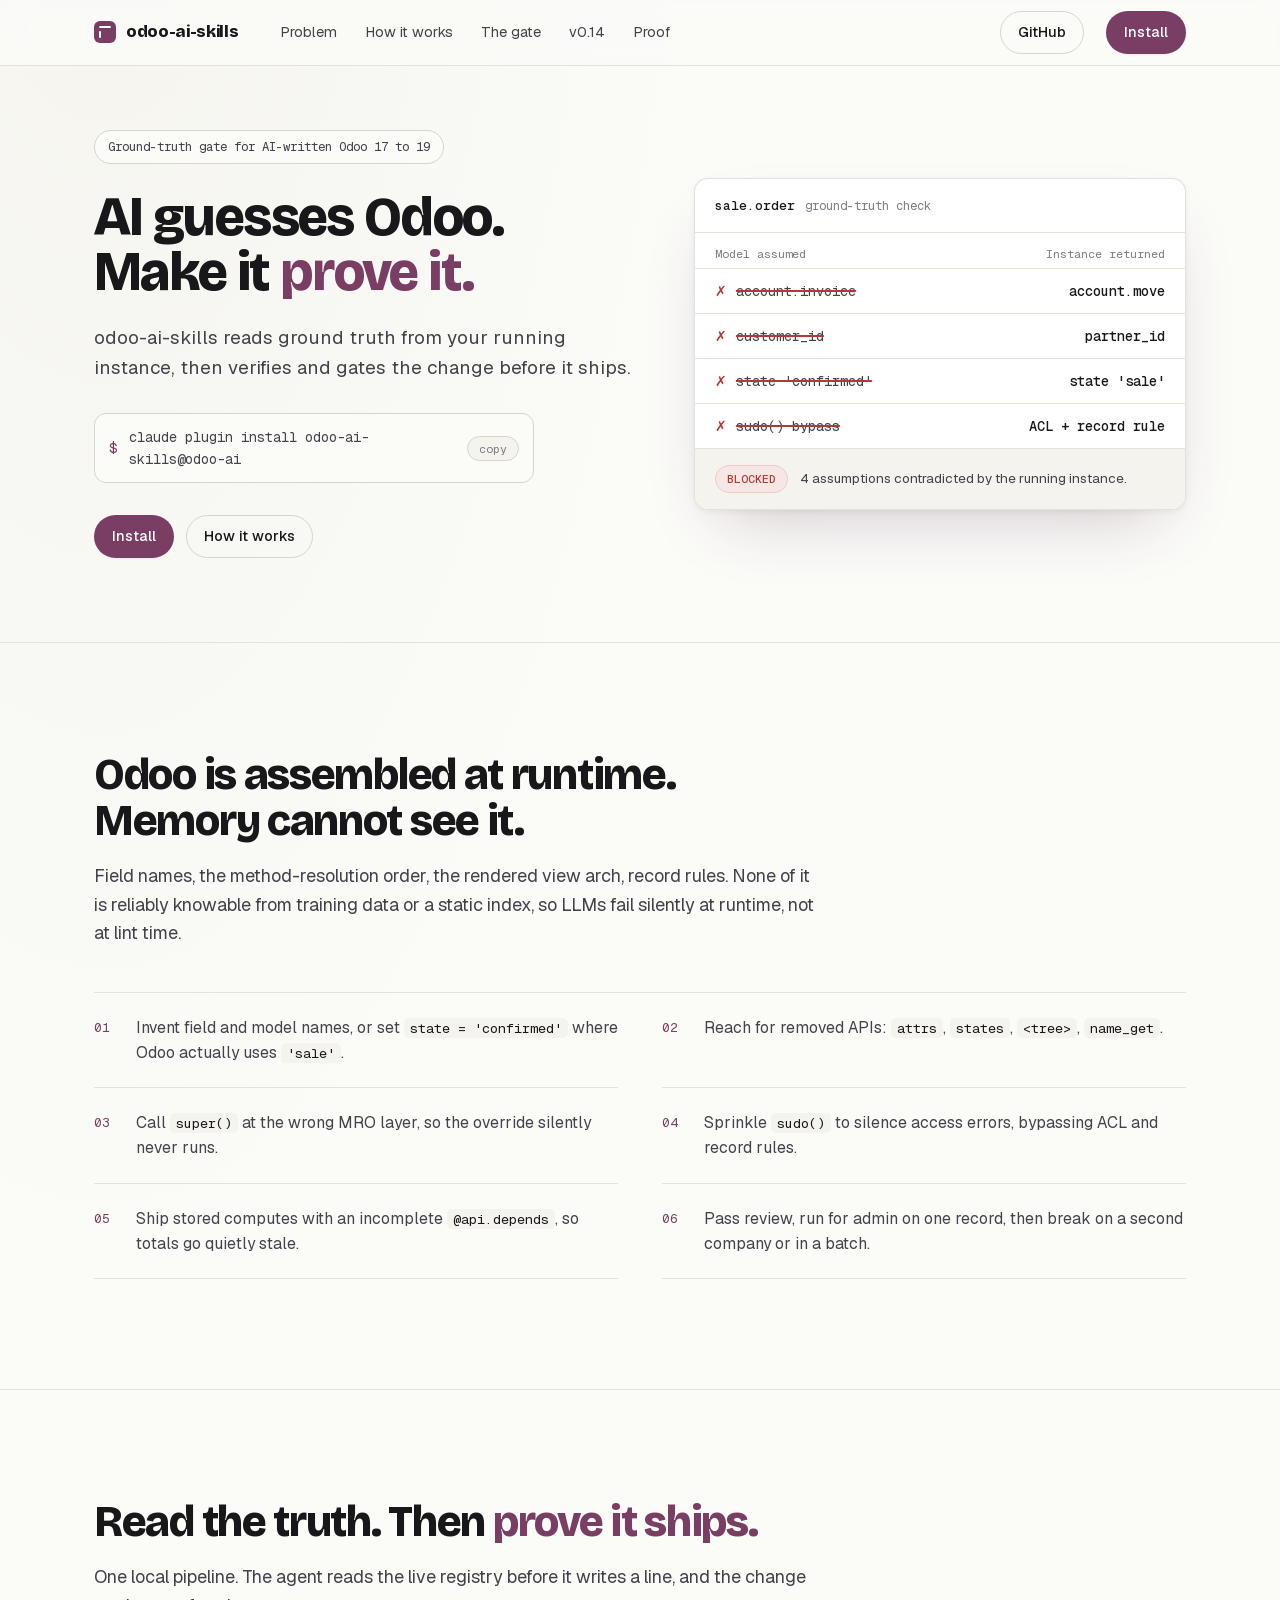
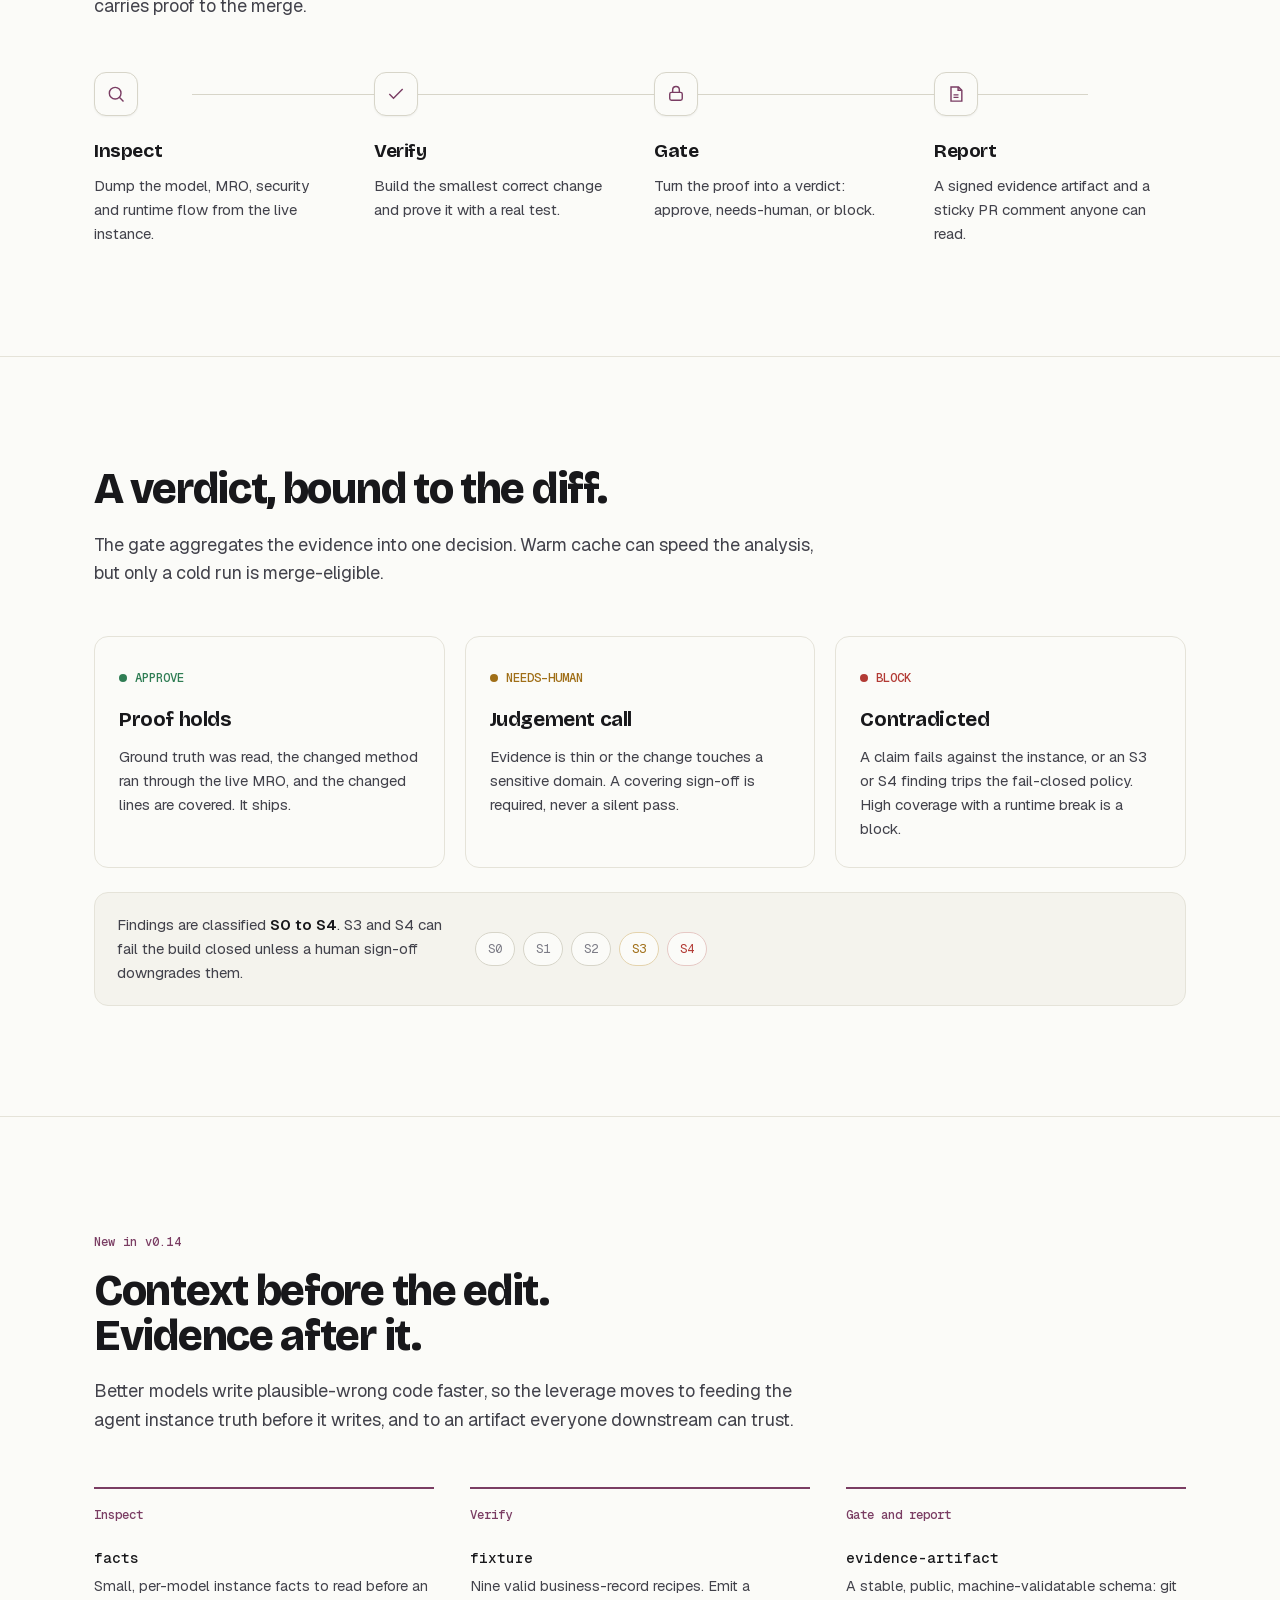
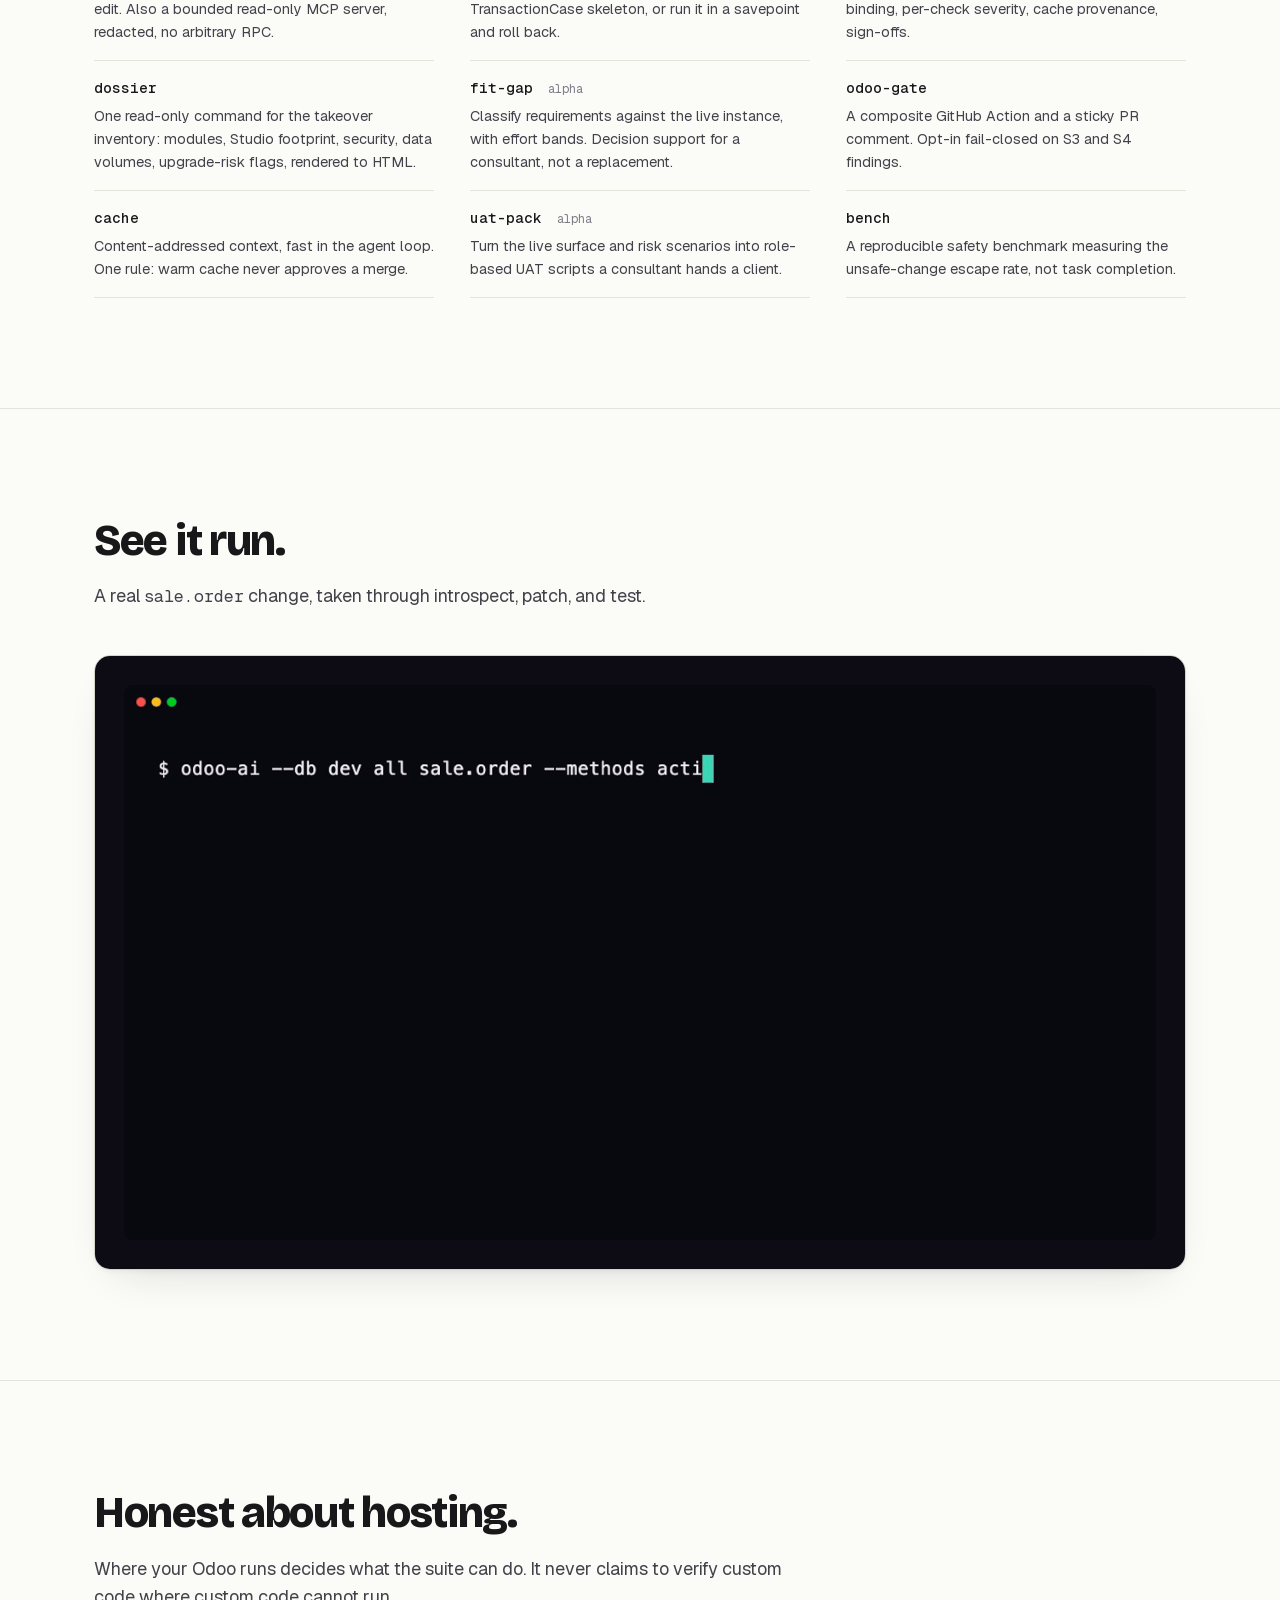
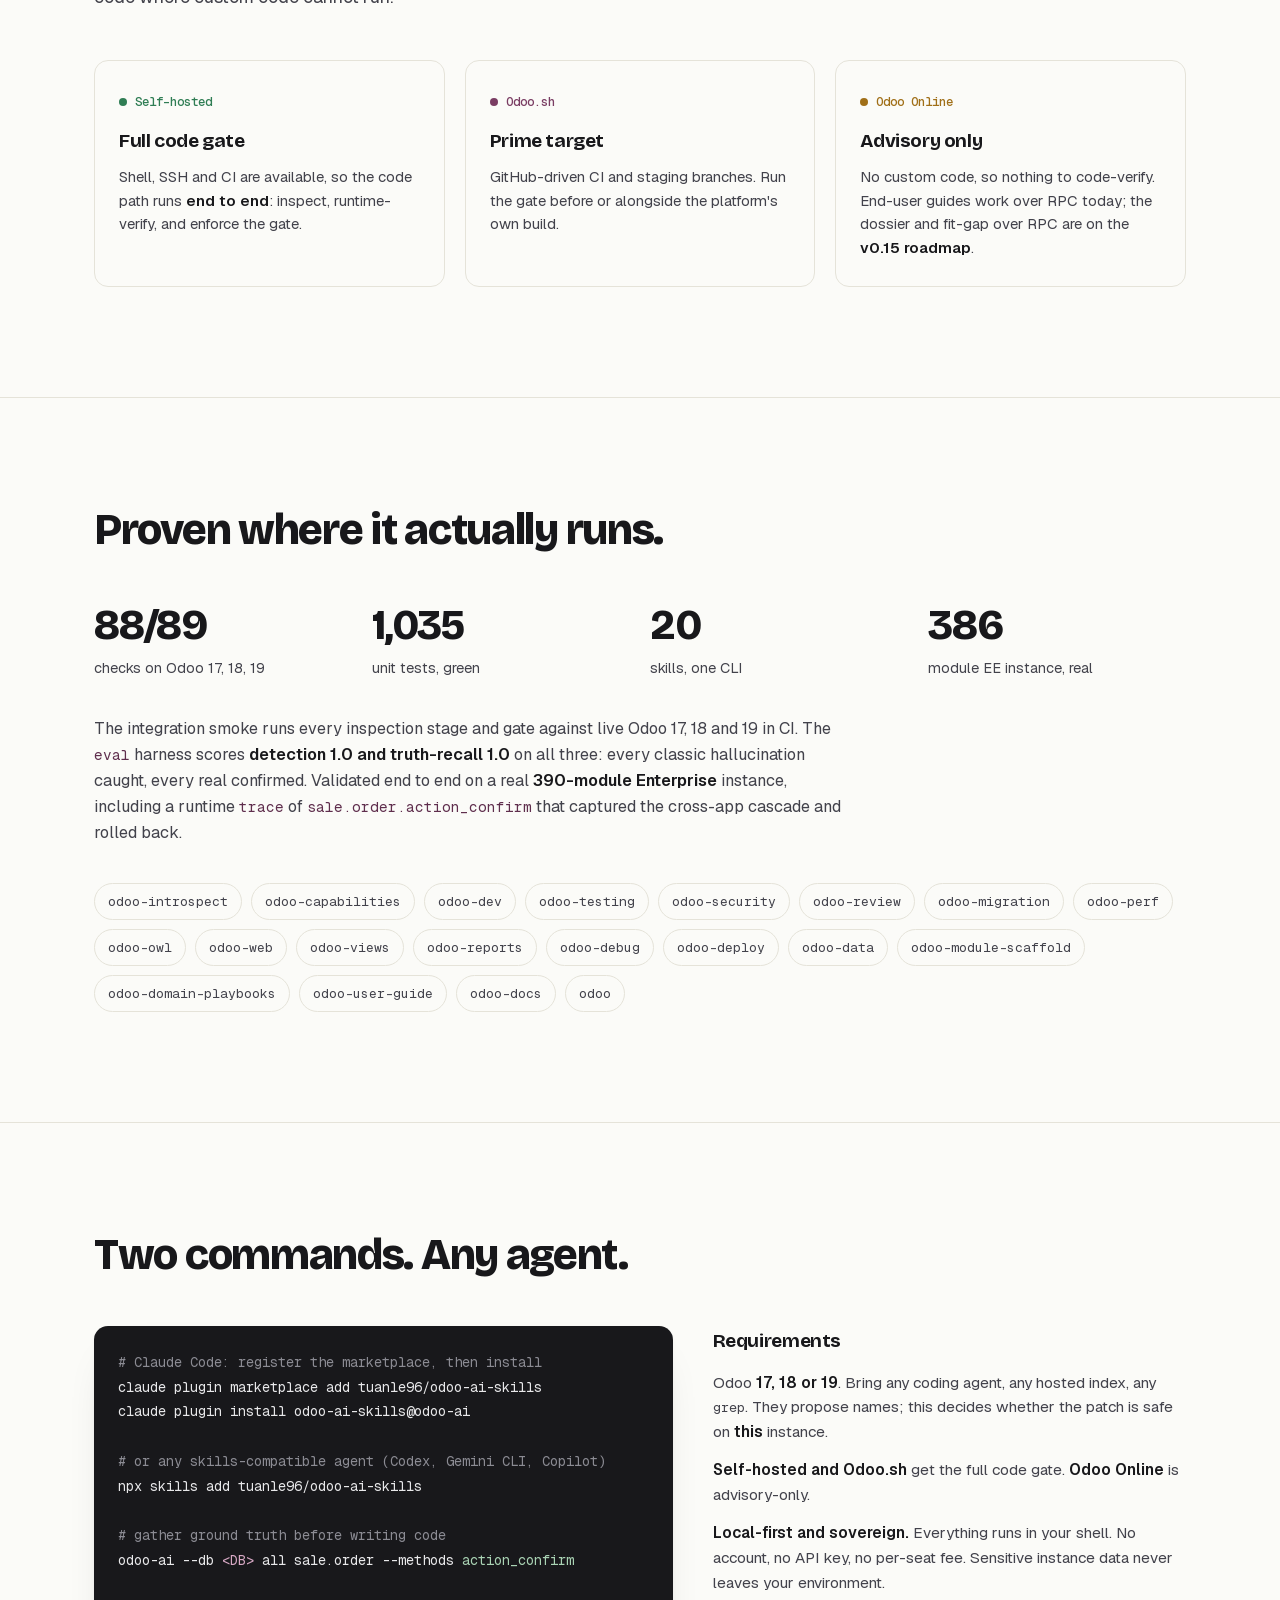
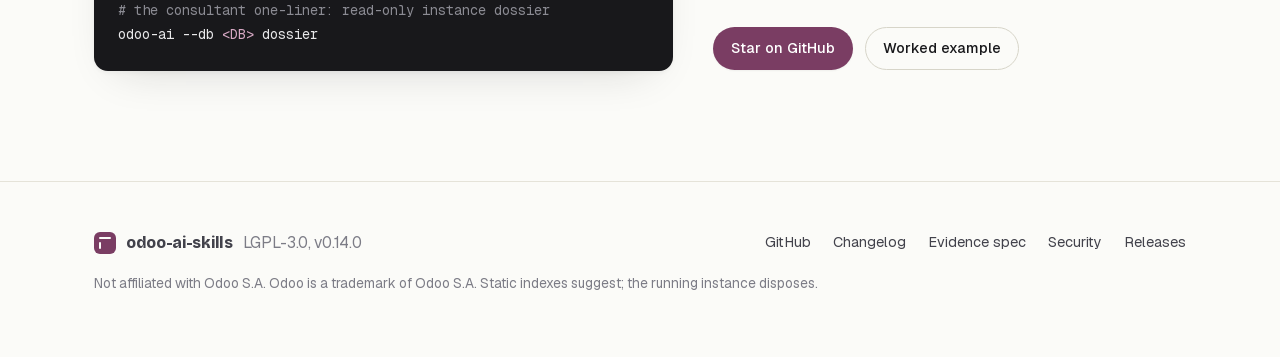
==== commit d85c9bfc: "feat(site): rebuild landing page and self-host fonts Rework the landing page as a light, editorial-t" ====
--- a/docs/index.html
+++ b/docs/index.html
@@ -3,436 +3,491 @@
 <head>
 <meta charset="utf-8">
 <meta name="viewport" content="width=device-width, initial-scale=1">
-<title>odoo-ai-skills — read ground truth, then change code</title>
-<meta name="description" content="The local-first verification & deploy gate for AI-written Odoo 17/18/19 changes. Static indexes suggest; this verifies against your running instance — fields, MRO, security, runtime trace — then gates the merge. No SaaS, no seats. LGPL-3.0.">
-<link rel="preconnect" href="https://fonts.googleapis.com">
-<link rel="preconnect" href="https://fonts.gstatic.com" crossorigin>
-<link href="https://fonts.googleapis.com/css2?family=Inter:wght@400;500;600;700;800&family=JetBrains+Mono:wght@400;500;600&display=swap" rel="stylesheet">
+<title>odoo-ai-skills: inspect, verify and gate AI-written Odoo changes</title>
+<meta name="description" content="odoo-ai-skills gives Claude Code and Codex fast local Odoo instance truth and a CI-bound evidence gate, so AI-written Odoo 17 to 19 changes are inspected, runtime-verified, and reported before PR, UAT, or release. Full code gate on self-hosted and Odoo.sh; advisory-only on Odoo Online. Local-first, no SaaS. LGPL-3.0.">
+<meta property="og:title" content="odoo-ai-skills: ground truth and a CI-bound evidence gate for AI-written Odoo">
+<meta property="og:description" content="Your agent guesses how Odoo works. This reads the running instance and makes it prove the patch, before PR, UAT, or release.">
+<meta property="og:type" content="website">
+<link rel="preload" href="assets/fonts/bricolage-grotesque-800-normal.woff2" as="font" type="font/woff2" crossorigin>
+<link rel="preload" href="assets/fonts/geist-400-normal.woff2" as="font" type="font/woff2" crossorigin>
 <style>
+  /* Self-hosted fonts (latin subset), no external requests. */
+  @font-face{font-family:'Bricolage Grotesque';font-style:normal;font-weight:700;font-display:swap;src:url(assets/fonts/bricolage-grotesque-700-normal.woff2) format('woff2')}
+  @font-face{font-family:'Bricolage Grotesque';font-style:normal;font-weight:800;font-display:swap;src:url(assets/fonts/bricolage-grotesque-800-normal.woff2) format('woff2')}
+  @font-face{font-family:'Geist';font-style:normal;font-weight:400;font-display:swap;src:url(assets/fonts/geist-400-normal.woff2) format('woff2')}
+  @font-face{font-family:'Geist';font-style:normal;font-weight:500;font-display:swap;src:url(assets/fonts/geist-500-normal.woff2) format('woff2')}
+  @font-face{font-family:'Geist';font-style:normal;font-weight:600;font-display:swap;src:url(assets/fonts/geist-600-normal.woff2) format('woff2')}
+  @font-face{font-family:'Geist Mono';font-style:normal;font-weight:400;font-display:swap;src:url(assets/fonts/geist-mono-400-normal.woff2) format('woff2')}
+  @font-face{font-family:'Geist Mono';font-style:normal;font-weight:500;font-display:swap;src:url(assets/fonts/geist-mono-500-normal.woff2) format('woff2')}
   :root{
-    --bg:#0d0b12; --bg-2:#15121d; --panel:#191523; --panel-2:#1f1a2b;
-    --border:#2b2438; --text:#ece9f2; --muted:#a59fb5; --faint:#6f6880;
-    --odoo:#8f6aa6; --odoo-strong:#714B67; --accent:#39d4b4; --accent-2:#5b8cff;
-    --code:#0a0810; --radius:16px; --maxw:1120px;
+    --paper:#fbfbf8; --paper-2:#f4f3ed; --paper-3:#eceae1;
+    --ink:#18181b; --ink-2:#42424b; --faint:#7c7c86;
+    --line:#e5e3d9; --line-2:#d7d5c9;
+    --accent:#7a3d63; --accent-ink:#5f2e4d; --accent-soft:#f1e7ed;
+    --ok:#2f7d54; --warn:#a06f18; --block:#b23a34;   /* verdict semantics only */
+    --maxw:1140px;
+    --disp:"Bricolage Grotesque","Geist",system-ui,sans-serif;
+    --sans:"Geist",system-ui,-apple-system,"Segoe UI",sans-serif;
+    --mono:"Geist Mono",ui-monospace,SFMono-Regular,Menlo,monospace;
+    --sh-1:0 1px 2px rgba(24,24,27,.05);
+    --sh-2:0 2px 4px rgba(24,24,27,.04), 0 18px 44px -24px rgba(24,24,27,.20);
   }
   *{box-sizing:border-box}
-  html{scroll-behavior:smooth}
-  body{
-    margin:0; background:radial-gradient(1200px 700px at 80% -10%, #241a33 0%, transparent 60%),
-                       radial-gradient(900px 600px at -10% 10%, #14222b 0%, transparent 55%), var(--bg);
-    color:var(--text); font-family:Inter,system-ui,-apple-system,Segoe UI,Roboto,sans-serif;
-    line-height:1.6; -webkit-font-smoothing:antialiased;
-  }
+  html{scroll-behavior:smooth; -webkit-text-size-adjust:100%}
+  body{margin:0; background:var(--paper); color:var(--ink);
+    font-family:var(--sans); font-size:17px; line-height:1.6; -webkit-font-smoothing:antialiased; overflow-x:hidden;
+    background-image:radial-gradient(90% 50% at 8% -8%, var(--paper-2), transparent 55%);}
   a{color:inherit; text-decoration:none}
-  .wrap{max-width:var(--maxw); margin:0 auto; padding:0 22px}
-  code,kbd,pre{font-family:"JetBrains Mono",ui-monospace,SFMono-Regular,Menlo,monospace}
+  .wrap{max-width:var(--maxw); margin:0 auto; padding:0 24px}
+  .mono{font-family:var(--mono)}
+  ::selection{background:var(--accent-soft); color:var(--accent-ink)}
 
   /* nav */
-  header{position:sticky; top:0; z-index:50; backdrop-filter:blur(10px);
-    background:rgba(13,11,18,.72); border-bottom:1px solid var(--border)}
-  nav{display:flex; align-items:center; gap:18px; height:62px}
-  .brand{display:flex; align-items:center; gap:10px; font-weight:700; letter-spacing:-.01em}
-  .brand .dot{width:13px; height:13px; border-radius:4px;
-    background:linear-gradient(135deg,var(--odoo),var(--accent)); box-shadow:0 0 18px rgba(57,212,180,.5)}
-  nav .links{display:flex; gap:24px; margin-left:14px}
-  nav .links a{color:var(--muted); font-size:.94rem; font-weight:500}
-  nav .links a:hover{color:var(--text)}
-  nav .spacer{flex:1}
-  .btn{display:inline-flex; align-items:center; gap:8px; padding:9px 16px; border-radius:10px;
-    font-weight:600; font-size:.9rem; border:1px solid var(--border); transition:.18s; white-space:nowrap}
+  header{position:sticky; top:0; z-index:40; height:66px; display:flex; align-items:center;
+    background:rgba(251,251,248,.82); backdrop-filter:blur(10px); border-bottom:1px solid var(--line)}
+  nav{display:flex; align-items:center; gap:22px; width:100%; max-width:var(--maxw); margin:0 auto; padding:0 24px}
+  .brand{display:flex; align-items:center; gap:10px; font-family:var(--disp); font-weight:800; font-size:1.05rem; letter-spacing:-.02em}
+  .brand .mk{width:22px; height:22px; border-radius:6px; background:var(--accent); position:relative; flex:none}
+  .brand .mk::after{content:""; position:absolute; inset:5px 5px auto 5px; height:2px; border-radius:2px; background:var(--paper)}
+  .brand .mk::before{content:""; position:absolute; left:5px; bottom:5px; width:2px; height:7px; border-radius:2px; background:var(--paper)}
+  nav .links{display:flex; gap:4px; margin-left:8px}
+  nav .links a{color:var(--ink-2); font-size:.9rem; padding:7px 12px; border-radius:999px; transition:background .15s,color .15s}
+  nav .links a:hover{color:var(--ink); background:var(--paper-2)}
+  nav .sp{flex:1}
+  .btn{display:inline-flex; align-items:center; gap:8px; font-size:.9rem; font-weight:500; padding:9px 17px;
+    border-radius:999px; border:1px solid var(--line-2); transition:transform .15s, box-shadow .15s, background .15s; white-space:nowrap; cursor:pointer}
   .btn:hover{transform:translateY(-1px)}
-  .btn.ghost{background:var(--panel); color:var(--text)}
-  .btn.ghost:hover{border-color:var(--odoo)}
-  .btn.solid{background:linear-gradient(135deg,var(--odoo-strong),var(--odoo)); color:#fff; border-color:transparent;
-    box-shadow:0 8px 24px -8px rgba(143,106,166,.7)}
+  .btn.solid{background:var(--accent); color:#fff; border-color:transparent; box-shadow:var(--sh-1)}
+  .btn.solid:hover{background:var(--accent-ink); box-shadow:var(--sh-2)}
+  .btn.ghost{background:transparent; color:var(--ink)}
+  .btn.ghost:hover{background:var(--paper-2); border-color:var(--line-2)}
+
+  /* sections */
+  section{padding:110px 0}
+  section + section{border-top:1px solid var(--line)}
+  .label{font-family:var(--mono); font-size:.76rem; letter-spacing:.02em; color:var(--accent); font-weight:500}
+  h1,h2{font-family:var(--disp); letter-spacing:-.03em; line-height:1.02; font-weight:800; margin:0}
+  h2{font-size:clamp(1.9rem,3.6vw,2.7rem); line-height:1.05}
+  .em{color:var(--accent)}
+  .lead{color:var(--ink-2); font-size:1.12rem; max-width:60ch; margin:18px 0 0}
 
   /* hero */
-  .hero{padding:84px 0 56px; text-align:center}
-  .tag{display:inline-flex; align-items:center; gap:8px; padding:6px 14px; border-radius:999px;
-    border:1px solid var(--border); background:var(--panel); color:var(--muted); font-size:.82rem; font-weight:500}
-  .tag b{color:var(--accent); font-weight:600}
-  h1{font-size:clamp(2.2rem,5.4vw,3.9rem); line-height:1.05; letter-spacing:-.03em; font-weight:800;
-    margin:22px auto 0; max-width:14ch}
-  h1 .grad{background:linear-gradient(110deg,var(--accent),var(--odoo) 70%); -webkit-background-clip:text; background-clip:text; color:transparent}
-  .sub{color:var(--muted); font-size:1.15rem; max-width:62ch; margin:20px auto 0}
-  .cta{display:flex; gap:14px; justify-content:center; flex-wrap:wrap; margin-top:30px}
-  .cmd{display:inline-flex; align-items:center; gap:12px; margin:26px auto 0; padding:12px 16px;
-    background:var(--code); border:1px solid var(--border); border-radius:12px; color:#cfc8df;
-    font-size:.92rem; max-width:560px}
-  .cmd .pr{color:var(--accent)}
-  .cmd button{margin-left:auto; background:var(--panel-2); border:1px solid var(--border); color:var(--muted);
-    border-radius:7px; padding:5px 10px; font-size:.78rem; cursor:pointer; font-family:Inter,sans-serif}
-  .cmd button:hover{color:var(--text); border-color:var(--odoo)}
-  /* hero shot — the GIF ships its own window chrome (traffic lights), so the
-     frame here is just an ambient glow + a thin purple→teal gradient ring */
-  .shot{position:relative; margin:56px auto 0; max-width:912px; border-radius:18px; padding:1px;
-    background:linear-gradient(135deg, rgba(143,106,166,.65), rgba(57,212,180,.5) 70%, rgba(91,140,255,.4));
-    box-shadow:0 44px 120px -44px rgba(0,0,0,.92); animation:shotIn .85s cubic-bezier(.2,.7,.2,1) both}
-  .shot::before{content:""; position:absolute; inset:-16% -8% -26%; z-index:-1; border-radius:34px;
-    pointer-events:none;   /* purely decorative glow — must never intercept clicks (e.g. the hero CTAs above it) */
-    background:radial-gradient(58% 60% at 50% 0%, rgba(143,106,166,.5), transparent 70%),
-               radial-gradient(50% 55% at 50% 100%, rgba(57,212,180,.34), transparent 72%);
-    filter:blur(44px)}
-  .shot img{display:block; width:100%; border-radius:17px}
-  @keyframes shotIn{from{opacity:0; transform:translateY(22px) scale(.985)} to{opacity:1; transform:none}}
-  @media(prefers-reduced-motion:reduce){ .shot{animation:none} }
-
-  /* sections */
-  section{padding:64px 0; border-top:1px solid var(--border)}
-  .eyebrow{color:var(--accent); font-weight:600; font-size:.82rem; letter-spacing:.12em; text-transform:uppercase}
-  h2{font-size:clamp(1.6rem,3.2vw,2.3rem); letter-spacing:-.02em; margin:.4rem 0 0; font-weight:700}
-  .lead{color:var(--muted); max-width:64ch; margin-top:12px}
-
-  .grid{display:grid; gap:18px; margin-top:38px}
-  .g2{grid-template-columns:repeat(2,1fr)}
-  .g3{grid-template-columns:repeat(3,1fr)}
-  .card{background:linear-gradient(180deg,var(--panel),var(--bg-2)); border:1px solid var(--border);
-    border-radius:var(--radius); padding:22px; transition:.18s}
-  .card:hover{border-color:var(--odoo); transform:translateY(-7px);
-    box-shadow:0 26px 60px -26px rgba(143,106,166,.6), 0 0 0 1px rgba(143,106,166,.4)}
-  .card h3{margin:0 0 6px; font-size:1.06rem; display:flex; align-items:center; gap:9px}
-  .card p{margin:0; color:var(--muted); font-size:.93rem}
-  .badge{font-family:"JetBrains Mono",monospace; font-size:.72rem; font-weight:600; color:var(--bg);
-    background:var(--accent); border-radius:6px; padding:2px 7px}
-  .badge.alt{background:var(--odoo); color:#fff}
+  .hero{padding:64px 0 84px; min-height:auto}
+  .hero-grid{display:grid; grid-template-columns:1.05fr .95fr; gap:56px; align-items:center}
+  .hero h1{font-size:clamp(2.3rem,4.4vw,3.4rem)}
+  .hero .lead{font-size:1.18rem; margin-top:22px}
+  .hlabel{display:inline-block; font-family:var(--mono); font-size:.78rem; color:var(--ink-2);
+    border:1px solid var(--line-2); background:var(--paper); padding:6px 13px; border-radius:999px; margin-bottom:26px}
+  .hcta{display:flex; gap:12px; margin-top:32px; flex-wrap:wrap}
+  .install-inline{margin-top:30px; display:flex; align-items:center; gap:12px; max-width:440px;
+    font-family:var(--mono); font-size:.86rem; color:var(--ink-2); background:var(--paper); border:1px solid var(--line-2);
+    border-radius:12px; padding:12px 14px}
+  .install-inline .pr{color:var(--accent)}
+  .install-inline button{margin-left:auto; font-family:var(--mono); font-size:.72rem; color:var(--faint);
+    background:var(--paper-2); border:1px solid var(--line-2); border-radius:999px; padding:4px 11px; cursor:pointer; transition:.15s}
+  .install-inline button:hover{color:var(--accent); border-color:var(--accent)}
+
+  /* honest comparison panel (real content, no fake app chrome) */
+  .compare{border:1px solid rgba(24,24,27,.13); border-radius:14px; background:#fff; overflow:hidden;
+    box-shadow:0 2px 6px rgba(24,24,27,.05), 0 30px 64px -28px rgba(95,46,77,.28)}
+  .compare .top{display:flex; align-items:baseline; gap:10px; padding:16px 20px; border-bottom:1px solid var(--line);
+    font-family:var(--mono); font-size:.82rem}
+  .compare .top b{color:var(--ink); font-weight:500} .compare .top span{color:var(--faint); font-size:.76rem}
+  .compare .cols{display:grid; grid-template-columns:1fr 1fr; gap:16px; padding:12px 20px 4px;
+    font-family:var(--mono); font-size:.72rem; color:var(--faint)}
+  .compare .cols .r{text-align:right}
+  .crow{display:grid; grid-template-columns:1fr 1fr; gap:16px; align-items:center; padding:11px 20px;
+    font-family:var(--mono); font-size:.86rem; border-top:1px solid var(--line)}
+  .crow .a{color:var(--faint); display:flex; align-items:center; gap:9px}
+  .crow .a .x{color:var(--block); font-weight:500}
+  .crow .a s{text-decoration-color:var(--block); text-decoration-thickness:1.5px; color:var(--ink-2)}
+  .crow .t{text-align:right; color:var(--ink); font-weight:500}
+  .compare .foot{display:flex; align-items:center; gap:12px; padding:16px 20px; border-top:1px solid var(--line); background:var(--paper-2)}
+  .pill{font-family:var(--mono); font-size:.72rem; font-weight:500; padding:4px 11px; border-radius:999px}
+  .pill.block{color:var(--block); background:#f6e7e5; border:1px solid #eccbc7}
+  .compare .foot .n{font-size:.84rem; color:var(--ink-2)}
 
   /* problem list */
-  .fail{display:grid; gap:10px; margin-top:30px}
-  .fail li{list-style:none; padding:14px 16px; border:1px solid var(--border); border-radius:12px;
-    background:var(--panel); color:var(--muted); display:flex; gap:12px; align-items:flex-start}
-  .fail li b{color:var(--text); font-weight:600}
-  .fail .x{color:#ff6b6b; font-weight:700; flex:none}
-
-  /* loop */
-  .loop{display:grid; grid-template-columns:repeat(4,1fr); gap:14px; margin-top:38px; counter-reset:s}
-  .step{background:var(--panel); border:1px solid var(--border); border-radius:14px; padding:20px; position:relative}
-  .step::before{counter-increment:s; content:counter(s); position:absolute; top:-12px; left:18px;
-    width:26px; height:26px; border-radius:8px; display:grid; place-items:center; font-size:.82rem; font-weight:700;
-    color:#fff; background:linear-gradient(135deg,var(--odoo-strong),var(--odoo))}
-  .step h4{margin:8px 0 4px; font-size:1rem}
-  .step p{margin:0; color:var(--muted); font-size:.88rem}
-
-  /* code */
-  pre{background:var(--code); border:1px solid var(--border); border-radius:14px; padding:20px;
-    overflow:auto; font-size:.86rem; margin-top:24px; color:#d4cee2}
-  pre .c{color:var(--faint)} pre .k{color:var(--accent-2)} pre .s{color:var(--accent)} pre .f{color:var(--odoo)}
-
-  .skilltiers{display:grid; gap:26px; margin-top:36px}
-  .tier h4{margin:0 0 14px; font-size:.84rem; letter-spacing:.1em; text-transform:uppercase; color:var(--faint)}
-  .chips{display:flex; flex-wrap:wrap; gap:10px}
-  .chip{border:1px solid var(--border); background:var(--panel); border-radius:10px; padding:9px 13px;
-    font-size:.88rem; font-family:"JetBrains Mono",monospace; color:var(--muted); transition:.16s}
-  .chip:hover{color:var(--text); border-color:var(--accent)}
-  .chip b{color:var(--text); font-weight:600}
-
-  /* stats */
-  .stats{display:grid; grid-template-columns:repeat(4,1fr); gap:18px; margin-top:8px}
-  .stat{text-align:center; padding:22px; background:var(--panel); border:1px solid var(--border); border-radius:14px}
-  .stat .n{font-size:2rem; font-weight:800; letter-spacing:-.02em;
-    background:linear-gradient(120deg,var(--accent),var(--odoo)); -webkit-background-clip:text; background-clip:text; color:transparent}
-  .stat .l{color:var(--muted); font-size:.85rem; margin-top:4px}
-
-  footer{border-top:1px solid var(--border); padding:40px 0; color:var(--faint); font-size:.88rem}
-  footer .row{display:flex; justify-content:space-between; gap:20px; flex-wrap:wrap; align-items:center}
-  footer a{color:var(--muted)} footer a:hover{color:var(--text)}
-
-  @media(max-width:860px){
-    .g3,.g2,.loop,.stats{grid-template-columns:1fr 1fr}
+  .fails{display:grid; grid-template-columns:1fr 1fr; gap:0 44px; margin-top:44px; border-top:1px solid var(--line)}
+  .fail{display:flex; gap:16px; padding:22px 0; border-bottom:1px solid var(--line)}
+  .fail .no{font-family:var(--mono); font-size:.8rem; color:var(--accent); padding-top:3px; flex:none; width:26px}
+  .fail p{margin:0; color:var(--ink-2); font-size:.98rem}
+  .fail code{font-family:var(--mono); font-size:.86em; color:var(--ink); background:var(--paper-2); padding:1px 6px; border-radius:5px}
+
+  /* pipeline */
+  .flow{display:grid; grid-template-columns:repeat(4,1fr); gap:28px; margin-top:52px; position:relative}
+  .flow::before{content:""; position:absolute; top:22px; left:9%; right:9%; height:1px; background:var(--line-2)}
+  .stepn{position:relative}
+  .stepn .dot{width:44px; height:44px; border-radius:12px; background:var(--paper); border:1px solid var(--line-2);
+    display:grid; place-items:center; color:var(--accent); box-shadow:var(--sh-1); position:relative; z-index:1}
+  .stepn .dot svg{width:20px; height:20px}
+  .stepn h3{font-family:var(--disp); font-weight:700; font-size:1.2rem; letter-spacing:-.02em; margin:20px 0 7px}
+  .stepn p{margin:0; color:var(--ink-2); font-size:.94rem; max-width:24ch}
+
+  /* gate verdicts */
+  .verds{display:grid; grid-template-columns:repeat(3,1fr); gap:20px; margin-top:48px}
+  .verd{padding:26px 24px; border:1px solid var(--line); border-radius:14px; background:var(--paper)}
+  .verd .st{font-family:var(--mono); font-size:.78rem; font-weight:500; display:inline-flex; align-items:center; gap:8px}
+  .verd .st i{width:8px; height:8px; border-radius:50%}
+  .verd.a .st,.verd.a .st i{color:var(--ok)} .verd.a .st i{background:var(--ok)}
+  .verd.n .st,.verd.n .st i{color:var(--warn)} .verd.n .st i{background:var(--warn)}
+  .verd.b .st,.verd.b .st i{color:var(--block)} .verd.b .st i{background:var(--block)}
+  .verd h3{font-family:var(--disp); font-weight:700; font-size:1.28rem; margin:14px 0 8px; letter-spacing:-.02em}
+  .verd p{margin:0; color:var(--ink-2); font-size:.94rem}
+  .sevrow{margin-top:24px; display:flex; align-items:center; gap:18px; flex-wrap:wrap; padding:20px 22px;
+    border:1px solid var(--line); border-radius:14px; background:var(--paper-2)}
+  .sevrow .t{font-size:.94rem; color:var(--ink-2); max-width:34ch}
+  .sevrow .t b{color:var(--ink); font-weight:600}
+  .sevscale{display:flex; gap:8px; font-family:var(--mono); font-size:.78rem}
+  .sevscale span{padding:6px 12px; border-radius:999px; border:1px solid var(--line-2); color:var(--faint); background:var(--paper)}
+  .sevscale .s3{color:var(--warn); border-color:#e4d3ad} .sevscale .s4{color:var(--block); border-color:#e6c9c5}
+
+  /* capabilities grouped */
+  .caps{display:grid; grid-template-columns:repeat(3,1fr); gap:36px; margin-top:52px}
+  .capgroup h4{font-family:var(--mono); font-size:.78rem; color:var(--accent); font-weight:500; margin:0 0 6px}
+  .capgroup{border-top:2px solid var(--accent); padding-top:16px}
+  .caprow{padding:16px 0; border-bottom:1px solid var(--line)}
+  .caprow .cn{font-family:var(--mono); font-size:.9rem; color:var(--ink); font-weight:500}
+  .caprow .cn .al{color:var(--faint); font-weight:400; font-size:.82em; margin-left:6px}
+  .caprow p{margin:5px 0 0; color:var(--ink-2); font-size:.9rem}
+
+  /* see it run */
+  .runwrap{margin-top:44px; border:1px solid var(--line-2); border-radius:16px; overflow:hidden; background:var(--paper); box-shadow:var(--sh-2)}
+  .runwrap img{display:block; width:100%; height:auto}
+  .runcap{margin-top:16px; color:var(--faint); font-size:.92rem; font-family:var(--mono)}
+
+  /* hosting */
+  .host{display:grid; grid-template-columns:repeat(3,1fr); gap:20px; margin-top:48px}
+  .hc{padding:26px 24px; border:1px solid var(--line); border-radius:14px; background:var(--paper)}
+  .hc .st{font-family:var(--mono); font-size:.78rem; display:inline-flex; align-items:center; gap:8px; font-weight:500}
+  .hc .st i{width:8px; height:8px; border-radius:50%}
+  .hc.full .st,.hc.full .st i{color:var(--ok)} .hc.full .st i{background:var(--ok)}
+  .hc.sh .st,.hc.sh .st i{color:var(--accent)} .hc.sh .st i{background:var(--accent)}
+  .hc.adv .st,.hc.adv .st i{color:var(--warn)} .hc.adv .st i{background:var(--warn)}
+  .hc h3{font-family:var(--disp); font-weight:700; font-size:1.2rem; margin:12px 0 8px; letter-spacing:-.02em}
+  .hc p{margin:0; color:var(--ink-2); font-size:.93rem}
+  .hc b{color:var(--ink)}
+
+  /* proof */
+  .stats{display:grid; grid-template-columns:repeat(4,1fr); gap:20px; margin-top:48px}
+  .stat{padding:4px 0}
+  .stat .n{font-family:var(--disp); font-weight:800; font-size:2.6rem; letter-spacing:-.03em; line-height:1; color:var(--ink)}
+  .stat .l{color:var(--ink-2); font-size:.9rem; margin-top:10px}
+  .proseblock{margin-top:32px; color:var(--ink-2); font-size:1.02rem; max-width:68ch}
+  .proseblock b{color:var(--ink)} .proseblock code{font-family:var(--mono); font-size:.88em; color:var(--accent-ink)}
+  .skilltags{display:flex; flex-wrap:wrap; gap:9px; margin-top:36px}
+  .skilltags span{font-family:var(--mono); font-size:.82rem; color:var(--ink-2); background:var(--paper);
+    border:1px solid var(--line); border-radius:999px; padding:7px 13px; transition:.15s}
+  .skilltags span:hover{border-color:var(--accent); color:var(--accent)}
+
+  /* install */
+  .instgrid{display:grid; grid-template-columns:1.1fr .9fr; gap:40px; align-items:start; margin-top:48px}
+  pre{margin:0; background:var(--ink); color:#e8e8ea; border-radius:14px; padding:24px; overflow:auto;
+    font-family:var(--mono); font-size:.86rem; line-height:1.8; box-shadow:var(--sh-2)}
+  pre .c{color:#8b8b93} pre .k{color:#d7a8c4} pre .s{color:#a9d3b4}
+  .req h3{font-family:var(--disp); font-weight:700; font-size:1.2rem; margin:0 0 14px; letter-spacing:-.02em}
+  .req p{margin:0 0 14px; color:var(--ink-2); font-size:.96rem}
+  .req p:last-of-type{margin-bottom:20px} .req b{color:var(--ink)}
+  .req code{font-family:var(--mono); font-size:.86em}
+
+  footer{border-top:1px solid var(--line); padding:48px 0}
+  .frow{display:flex; justify-content:space-between; align-items:center; gap:24px; flex-wrap:wrap; font-size:.9rem; color:var(--ink-2)}
+  .flinks{display:flex; gap:22px; flex-wrap:wrap} .flinks a{color:var(--ink-2)} .flinks a:hover{color:var(--accent)}
+  .fnote{margin-top:18px; color:var(--faint); font-size:.85rem}
+
+  /* motion (motivated, reduced-motion honored) */
+  .rv{opacity:0; transform:translateY(16px); transition:opacity .7s ease, transform .7s cubic-bezier(.2,.7,.2,1)}
+  .rv.in{opacity:1; transform:none}
+  .crow{opacity:0; transform:translateX(8px); transition:opacity .5s ease, transform .5s ease}
+  .compare.in .crow{opacity:1; transform:none}
+  .compare.in .crow:nth-child(4){transition-delay:.08s}
+  .compare.in .crow:nth-child(5){transition-delay:.16s}
+  .compare.in .crow:nth-child(6){transition-delay:.24s}
+
+  @media(max-width:940px){
+    .hero-grid,.instgrid{grid-template-columns:1fr; gap:40px}
+    .flow{grid-template-columns:1fr 1fr; gap:34px} .flow::before{display:none}
+    .verds,.host,.caps{grid-template-columns:1fr}
+    .stats{grid-template-columns:1fr 1fr; gap:32px 20px}
     nav .links{display:none}
-  }
-  @media(max-width:560px){ .g3,.g2,.loop,.stats{grid-template-columns:1fr} }
-
-  /* ── ambient parallax glows + scroll-reveal (gated by .anim, off for reduced-motion) ── */
-  .bg-deco{position:fixed; inset:0; z-index:-1; overflow:hidden; pointer-events:none}
-  .bg-deco .blob{position:absolute; border-radius:50%; filter:blur(95px); will-change:transform}
-  .bg-deco .b1{width:640px; height:640px; top:-220px; right:-130px;
-    background:radial-gradient(circle, rgba(143,106,166,.44), transparent 68%)}
-  .bg-deco .b2{width:580px; height:580px; top:42%; left:-210px;
-    background:radial-gradient(circle, rgba(57,212,180,.30), transparent 70%)}
-  .bg-deco .b3{width:560px; height:560px; bottom:-210px; right:3%;
-    background:radial-gradient(circle, rgba(91,140,255,.26), transparent 70%)}
-
-  .anim :where(.hero .tag, .hero h1, .hero .sub, .hero .cmd, .hero .cta,
-    section > .wrap > .eyebrow, section > .wrap > h2, section > .wrap > .lead, section > .wrap > p,
-    .grid > .card, .loop > .step, .stats > .stat, .fail > li, .skilltiers > .tier, section pre){
-    opacity:0; transform:translateY(28px);
-    transition:opacity .55s ease, transform .6s cubic-bezier(.2,.7,.2,1), box-shadow .3s ease, border-color .25s ease}
-  .anim .in{opacity:1; transform:none}
-  /* hover lift — transform is freed for hover once JS clears the reveal stagger-delay */
-  .step:hover{border-color:var(--odoo); transform:translateY(-6px); box-shadow:0 22px 50px -24px rgba(0,0,0,.6)}
-  .stat:hover{border-color:var(--odoo); transform:translateY(-6px); box-shadow:0 22px 50px -24px rgba(57,212,180,.35)}
-
-  h1 .grad{background-size:200% 100%; animation:gradShimmer 10s ease-in-out infinite}
-  @keyframes gradShimmer{0%,100%{background-position:0 50%} 50%{background-position:100% 50%}}
-
-  @media(prefers-reduced-motion:reduce){ .bg-deco .blob{transform:none!important} h1 .grad{animation:none} }
+    section{padding:80px 0}
+  }
+  @media(max-width:560px){
+    .fails,.stats{grid-template-columns:1fr}
+    .compare .cols,.crow{grid-template-columns:1fr 1fr}
+    .hero h1{font-size:clamp(2.2rem,9vw,2.8rem)}
+  }
+  @media(prefers-reduced-motion:reduce){
+    *{scroll-behavior:auto}
+    .rv,.crow{opacity:1; transform:none; transition:none}
+  }
 </style>
-<script>/* mark anim-ready before paint so reveal elements start hidden (no FOUC); skip for reduced-motion */
-if(!matchMedia('(prefers-reduced-motion: reduce)').matches){document.documentElement.classList.add('anim')}</script>
 </head>
 <body>
 
-<div class="bg-deco" aria-hidden="true"><span class="blob b1"></span><span class="blob b2"></span><span class="blob b3"></span></div>
-
 <header>
-  <div class="wrap"><nav>
-    <a class="brand" href="#top"><span class="dot"></span> odoo-ai-skills</a>
+  <nav>
+    <a class="brand" href="#top"><span class="mk"></span> odoo-ai-skills</a>
     <div class="links">
-      <a href="#why">Why</a><a href="#loop">The loop</a><a href="#layers">Layers</a>
-      <a href="#skills">Skills</a><a href="#example">Example</a>
-    </div>
-    <div class="spacer"></div>
+      <a href="#problem">Problem</a>
+      <a href="#pipeline">How it works</a>
+      <a href="#gate">The gate</a>
+      <a href="#capabilities">v0.14</a>
+      <a href="#proof">Proof</a>
+    </div>
+    <div class="sp"></div>
     <a class="btn ghost" href="https://github.com/tuanle96/odoo-ai-skills">GitHub</a>
     <a class="btn solid" href="#install">Install</a>
-  </nav></div>
+  </nav>
 </header>
 
 <a id="top"></a>
-<section class="hero" style="border-top:none">
-  <div class="wrap">
-    <span class="tag"><b>Claude Code &amp; Codex plugin</b> · Odoo 17 / 18 / 19</span>
-    <h1>Stop letting AI <span class="grad">guess</span> how Odoo works.</h1>
-    <p class="sub"><b>Static indexes suggest; this verifies — against your running instance.</b>
-      The local-first verification &amp; deploy gate for AI-written Odoo changes: it reads ground truth
-      from your live instance — fields, MRO &amp; <code>super()</code> chains, views, security, runtime
-      flow — builds the smallest correct change, proves it with a test, and gates the merge.
-      No SaaS, no seats, no API key — nothing leaves your box.</p>
-    <div class="cmd">
-      <span class="pr">$</span>
-      <span id="cmd">claude plugin install odoo-ai-skills@odoo-ai</span>
-      <button onclick="navigator.clipboard.writeText(document.getElementById('cmd').textContent);this.textContent='copied'">copy</button>
-    </div>
-    <div class="cta">
-      <a class="btn solid" href="#install">Get started</a>
-      <a class="btn ghost" href="https://github.com/tuanle96/odoo-ai-skills">★ Star on GitHub</a>
-    </div>
-    <div class="shot">
-      <img src="assets/demo.gif" alt="odoo-ai workflow: introspect ground truth, build the smallest correct patch, prove it with a test, gate the merge"
-           width="1280" height="720" loading="eager" decoding="async">
-    </div>
-  </div>
-</section>
-
-<section id="why">
-  <div class="wrap">
-    <span class="eyebrow">The problem</span>
-    <h2>Odoo is composed at runtime. Memory can't see it.</h2>
-    <p class="lead">Field names, the method-resolution order, the rendered view arch, record
-      rules — none of it is reliably knowable from memory or <code>grep</code>. It exists only in
-      the running instance. Left to memory, LLMs fail <b>silently at runtime</b>, not at lint time:</p>
-    <ul class="fail">
-      <li><span class="x">✕</span><span>Invent field and model names, or set <b>state = 'confirmed'</b> when Odoo uses <b>'sale'</b>.</span></li>
-      <li><span class="x">✕</span><span>Reach for removed APIs — <b>attrs</b>/<b>states</b>, <b>&lt;tree&gt;</b>, <b>name_get</b>.</span></li>
-      <li><span class="x">✕</span><span>Call <b>super()</b> at the wrong MRO layer, so the override silently never runs.</span></li>
-      <li><span class="x">✕</span><span>Sprinkle <b>sudo()</b> to silence access errors — bypassing ACL <i>and</i> record rules.</span></li>
-      <li><span class="x">✕</span><span>Ship stored computes with an incomplete <b>@api.depends</b>.</span></li>
-    </ul>
-  </div>
-</section>
-
-<section id="loop">
-  <div class="wrap">
-    <span class="eyebrow">The rule every skill enforces</span>
-    <h2>Read ground truth → smallest change → test → review.</h2>
-    <div class="loop">
-      <div class="step"><h4>Introspect</h4><p>Dump the model/flow as JSON from the live registry before writing a line.</p></div>
-      <div class="step"><h4>Patch</h4><p>Smallest extension at the right hook and MRO layer, with the correct <code>depends</code>.</p></div>
-      <div class="step"><h4>Test</h4><p>Prove it: non-admin, multi-company, batch, <code>-i</code>/<code>-u</code> — fail-before, pass-after.</p></div>
-      <div class="step"><h4>Review</h4><p>Catch security / data-loss / silent-correctness / perf defects before merge.</p></div>
-    </div>
-  </div>
-</section>
-
-<section id="layers">
-  <div class="wrap">
-    <span class="eyebrow">The introspection engine</span>
-    <h2>Eight layers of ground truth — then gates that prove the change</h2>
-    <p class="lead">One command — <code>odoo-ai all &lt;model&gt;</code> — runs inside <code>odoo-bin shell</code>
-      and prints pure JSON the agent reads before any code. Then <b>Layer&nbsp;I</b> turns that evidence into an
-      enforced merge/deploy gate.</p>
-    <div class="grid g3">
-      <div class="card"><h3><span class="badge">A</span> model_brief</h3><p>Fields (+ selection literals, ondelete/domain), MRO + <code>super()</code> analysis, security (ACL + record rules), auto-triggers, recommended <code>depends</code>.</p></div>
-      <div class="card"><h3><span class="badge">B</span> entrypoints</h3><p>Form/list buttons → method/action, view modifiers, and the resolved view inheritance chain for xpath work.</p></div>
-      <div class="card"><h3><span class="badge">C</span> metadata</h3><p>Menu graph, seeded <code>ir.model.data</code> + <code>noupdate</code> records, deep QWeb report wiring.</p></div>
-      <div class="card"><h3><span class="badge">D</span> trace_flow</h3><p>The <b>real</b> runtime call sequence + SQL across addons — executes on a throwaway record, rolls back.</p></div>
-      <div class="card"><h3><span class="badge alt">E</span> field_refs</h3><p>Reverse impact of a field — every compute/related/view/rule that breaks on a rename or drop.</p></div>
-      <div class="card"><h3><span class="badge alt">F</span> state_capture</h3><p>Runtime values at a breakpoint + exception post-mortem. Redacts secrets by default.</p></div>
-      <div class="card"><h3><span class="badge">G</span> security_sim</h3><p>Effective per-user/company access — combined ACL + record-rule domain via Odoo's own combiner; the <code>sudo()</code> blind spots.</p></div>
-      <div class="card"><h3><span class="badge">H</span> capabilities</h3><p>Does Odoo already ship this? Native surface + <code>native-check</code> gate-then-rank over curated cards, existence-gated against the instance.</p></div>
-    </div>
-    <p class="lead" style="margin-top:30px"><b>Layer&nbsp;I — enforcement gates</b> (local, no DB): scenario-test generator · env parity/drift · static anti-pattern validator · enforced privacy redaction · upgrade/migration harness · <b>deploy-gate</b> (approve / needs-human / block) + a PR-comment <b>evidence bundle</b> · a <b>bring-your-own-index</b> claim verifier. <b>Layer&nbsp;J</b> — a local Odoo developer-docs index. <b>Layer&nbsp;K</b> — discovery &amp; measurement: rank the live entrypoint surface (buttons/crons/automations/routes), sample the real cross-app flow as an Execution Surface Graph, score hallucination reduction against a benchmark, and enforce no-introspect-no-edit via a PreToolUse hook. Bring any static index or agent; this verifies it against <i>your</i> running instance.</p>
-    <p class="lead" style="margin-top:18px"><b>Layer&nbsp;L — the hardened evidence gate.</b> Kills <i>"coverage theater"</i> — an AI agent writing mocked / vacuous-assert tests, or hand-authoring the evidence JSON, to turn the gate green while the real method still throws at runtime. CI (not the agent) produces and HMAC-signs the proof and binds it to the git diff: <b>diff-targets</b> · <b>changed-line coverage</b> · <b>runtime-path binding</b> (the changed method ran through the live registry MRO) · <b>scenario satisfaction</b> · <b>test-quality lint</b> · <b>mutation smoke</b> · <b>red/green replay</b> · a fail-closed <b>trusted-observation</b> seal. <code>deploy-gate --strict</code> makes "high coverage but runtime breaks" a <b>block</b>, not a green tick.</p>
-  </div>
-</section>
-
-<section>
-  <div class="wrap">
+<section class="hero">
+  <div class="wrap">
+    <div class="hero-grid">
+      <div>
+        <span class="hlabel">Ground-truth gate for AI-written Odoo 17 to 19</span>
+        <h1>AI guesses Odoo.<br>Make it <span class="em">prove it.</span></h1>
+        <p class="lead">odoo-ai-skills reads ground truth from your running instance, then verifies and gates the change before it ships.</p>
+        <div class="install-inline">
+          <span class="pr">$</span><span id="cmd">claude plugin install odoo-ai-skills@odoo-ai</span>
+          <button onclick="navigator.clipboard.writeText('claude plugin install odoo-ai-skills@odoo-ai');this.textContent='copied'">copy</button>
+        </div>
+        <div class="hcta">
+          <a class="btn solid" href="#install">Install</a>
+          <a class="btn ghost" href="#pipeline">How it works</a>
+        </div>
+      </div>
+
+      <div class="compare rv" id="compare" aria-label="What the agent assumed versus what the running instance returned for sale.order">
+        <div class="top"><b class="mono">sale.order</b> <span>ground-truth check</span></div>
+        <div class="cols"><div>Model assumed</div><div class="r">Instance returned</div></div>
+        <div class="crow"><div class="a"><span class="x">✗</span> <s>account.invoice</s></div><div class="t">account.move</div></div>
+        <div class="crow"><div class="a"><span class="x">✗</span> <s>customer_id</s></div><div class="t">partner_id</div></div>
+        <div class="crow"><div class="a"><span class="x">✗</span> <s>state 'confirmed'</s></div><div class="t">state 'sale'</div></div>
+        <div class="crow"><div class="a"><span class="x">✗</span> <s>sudo() bypass</s></div><div class="t">ACL + record rule</div></div>
+        <div class="foot"><span class="pill block">BLOCKED</span><span class="n">4 assumptions contradicted by the running instance.</span></div>
+      </div>
+    </div>
+  </div>
+</section>
+
+<section id="problem">
+  <div class="wrap">
+    <h2 class="rv">Odoo is assembled at runtime.<br>Memory cannot see it.</h2>
+    <p class="lead rv">Field names, the method-resolution order, the rendered view arch, record rules. None of it is reliably knowable from training data or a static index, so LLMs fail silently at runtime, not at lint time.</p>
+    <div class="fails">
+      <div class="fail rv"><span class="no mono">01</span><p>Invent field and model names, or set <code>state = 'confirmed'</code> where Odoo actually uses <code>'sale'</code>.</p></div>
+      <div class="fail rv"><span class="no mono">02</span><p>Reach for removed APIs: <code>attrs</code>, <code>states</code>, <code>&lt;tree&gt;</code>, <code>name_get</code>.</p></div>
+      <div class="fail rv"><span class="no mono">03</span><p>Call <code>super()</code> at the wrong MRO layer, so the override silently never runs.</p></div>
+      <div class="fail rv"><span class="no mono">04</span><p>Sprinkle <code>sudo()</code> to silence access errors, bypassing ACL and record rules.</p></div>
+      <div class="fail rv"><span class="no mono">05</span><p>Ship stored computes with an incomplete <code>@api.depends</code>, so totals go quietly stale.</p></div>
+      <div class="fail rv"><span class="no mono">06</span><p>Pass review, run for admin on one record, then break on a second company or in a batch.</p></div>
+    </div>
+  </div>
+</section>
+
+<section id="pipeline">
+  <div class="wrap">
+    <h2 class="rv">Read the truth. Then <span class="em">prove it ships.</span></h2>
+    <p class="lead rv">One local pipeline. The agent reads the live registry before it writes a line, and the change carries proof to the merge.</p>
+    <div class="flow">
+      <div class="stepn rv">
+        <div class="dot"><svg viewBox="0 0 24 24" fill="none" stroke="currentColor" stroke-width="1.7"><circle cx="11" cy="11" r="7"/><path d="M16 16l5 5"/></svg></div>
+        <h3>Inspect</h3><p>Dump the model, MRO, security and runtime flow from the live instance.</p>
+      </div>
+      <div class="stepn rv">
+        <div class="dot"><svg viewBox="0 0 24 24" fill="none" stroke="currentColor" stroke-width="1.7"><path d="M4 12l5 5L20 6"/></svg></div>
+        <h3>Verify</h3><p>Build the smallest correct change and prove it with a real test.</p>
+      </div>
+      <div class="stepn rv">
+        <div class="dot"><svg viewBox="0 0 24 24" fill="none" stroke="currentColor" stroke-width="1.7"><rect x="4.5" y="10" width="15" height="9.5" rx="2"/><path d="M8 10V7a4 4 0 0 1 8 0v3"/></svg></div>
+        <h3>Gate</h3><p>Turn the proof into a verdict: approve, needs-human, or block.</p>
+      </div>
+      <div class="stepn rv">
+        <div class="dot"><svg viewBox="0 0 24 24" fill="none" stroke="currentColor" stroke-width="1.7"><path d="M6 3.5h9l4 4v13H6z"/><path d="M14.5 3.5v4h4"/><path d="M9 13h6M9 16h6"/></svg></div>
+        <h3>Report</h3><p>A signed evidence artifact and a sticky PR comment anyone can read.</p>
+      </div>
+    </div>
+  </div>
+</section>
+
+<section id="gate">
+  <div class="wrap">
+    <h2 class="rv">A verdict, bound to the diff.</h2>
+    <p class="lead rv">The gate aggregates the evidence into one decision. Warm cache can speed the analysis, but only a cold run is merge-eligible.</p>
+    <div class="verds">
+      <div class="verd a rv"><span class="st"><i></i> APPROVE</span><h3>Proof holds</h3><p>Ground truth was read, the changed method ran through the live MRO, and the changed lines are covered. It ships.</p></div>
+      <div class="verd n rv"><span class="st"><i></i> NEEDS-HUMAN</span><h3>Judgement call</h3><p>Evidence is thin or the change touches a sensitive domain. A covering sign-off is required, never a silent pass.</p></div>
+      <div class="verd b rv"><span class="st"><i></i> BLOCK</span><h3>Contradicted</h3><p>A claim fails against the instance, or an S3 or S4 finding trips the fail-closed policy. High coverage with a runtime break is a block.</p></div>
+    </div>
+    <div class="sevrow rv">
+      <p class="t" style="margin:0">Findings are classified <b>S0 to S4</b>. S3 and S4 can fail the build closed unless a human sign-off downgrades them.</p>
+      <div class="sevscale">
+        <span>S0</span><span>S1</span><span>S2</span><span class="s3">S3</span><span class="s4">S4</span>
+      </div>
+    </div>
+  </div>
+</section>
+
+<section id="capabilities">
+  <div class="wrap">
+    <span class="label rv">New in v0.14</span>
+    <h2 class="rv" style="margin-top:14px">Context before the edit.<br>Evidence after it.</h2>
+    <p class="lead rv">Better models write plausible-wrong code faster, so the leverage moves to feeding the agent instance truth before it writes, and to an artifact everyone downstream can trust.</p>
+    <div class="caps">
+      <div class="capgroup rv">
+        <h4>Inspect</h4>
+        <div class="caprow"><div class="cn">facts</div><p>Small, per-model instance facts to read before an edit. Also a bounded read-only MCP server, redacted, no arbitrary RPC.</p></div>
+        <div class="caprow"><div class="cn">dossier</div><p>One read-only command for the takeover inventory: modules, Studio footprint, security, data volumes, upgrade-risk flags, rendered to HTML.</p></div>
+        <div class="caprow"><div class="cn">cache</div><p>Content-addressed context, fast in the agent loop. One rule: warm cache never approves a merge.</p></div>
+      </div>
+      <div class="capgroup rv">
+        <h4>Verify</h4>
+        <div class="caprow"><div class="cn">fixture</div><p>Nine valid business-record recipes. Emit a TransactionCase skeleton, or run it in a savepoint and roll back.</p></div>
+        <div class="caprow"><div class="cn">fit-gap <span class="al">alpha</span></div><p>Classify requirements against the live instance, with effort bands. Decision support for a consultant, not a replacement.</p></div>
+        <div class="caprow"><div class="cn">uat-pack <span class="al">alpha</span></div><p>Turn the live surface and risk scenarios into role-based UAT scripts a consultant hands a client.</p></div>
+      </div>
+      <div class="capgroup rv">
+        <h4>Gate and report</h4>
+        <div class="caprow"><div class="cn">evidence-artifact</div><p>A stable, public, machine-validatable schema: git binding, per-check severity, cache provenance, sign-offs.</p></div>
+        <div class="caprow"><div class="cn">odoo-gate</div><p>A composite GitHub Action and a sticky PR comment. Opt-in fail-closed on S3 and S4 findings.</p></div>
+        <div class="caprow"><div class="cn">bench</div><p>A reproducible safety benchmark measuring the unsafe-change escape rate, not task completion.</p></div>
+      </div>
+    </div>
+  </div>
+</section>
+
+<section id="run">
+  <div class="wrap">
+    <h2 class="rv">See it run.</h2>
+    <p class="lead rv">A real <code style="font-family:var(--mono);font-size:.92em">sale.order</code> change, taken through introspect, patch, and test.</p>
+    <div class="runwrap rv"><img src="assets/demo.gif" alt="odoo-ai reads ground truth from a live sale.order, builds the smallest correct patch, and proves it with a test" loading="lazy" width="1280" height="720"></div>
+  </div>
+</section>
+
+<section id="hosting">
+  <div class="wrap">
+    <h2 class="rv">Honest about hosting.</h2>
+    <p class="lead rv">Where your Odoo runs decides what the suite can do. It never claims to verify custom code where custom code cannot run.</p>
+    <div class="host">
+      <div class="hc full rv"><span class="st"><i></i> Self-hosted</span><h3>Full code gate</h3><p>Shell, SSH and CI are available, so the code path runs <b>end to end</b>: inspect, runtime-verify, and enforce the gate.</p></div>
+      <div class="hc sh rv"><span class="st"><i></i> Odoo.sh</span><h3>Prime target</h3><p>GitHub-driven CI and staging branches. Run the gate before or alongside the platform's own build.</p></div>
+      <div class="hc adv rv"><span class="st"><i></i> Odoo Online</span><h3>Advisory only</h3><p>No custom code, so nothing to code-verify. End-user guides work over RPC today; the dossier and fit-gap over RPC are on the <b>v0.15 roadmap</b>.</p></div>
+    </div>
+  </div>
+</section>
+
+<section id="proof">
+  <div class="wrap">
+    <h2 class="rv">Proven where it actually runs.</h2>
     <div class="stats">
-      <div class="stat"><div class="n">19</div><div class="l">skills</div></div>
-      <div class="stat"><div class="n">8 + I/J</div><div class="l">engine layers + gates</div></div>
-      <div class="stat"><div class="n">17→19</div><div class="l">Odoo versions</div></div>
-      <div class="stat"><div class="n">CE + EE</div><div class="l">real-tested 17/18/19</div></div>
-    </div>
-  </div>
-</section>
-
-<section id="skills">
-  <div class="wrap">
-    <span class="eyebrow">20 skills</span>
-    <h2>A skill for every part of the job</h2>
-    <div class="skilltiers">
-      <div class="tier"><h4>Foundation</h4><div class="chips">
-        <span class="chip"><b>odoo-introspect</b> · ground-truth engine + CLI</span>
-        <span class="chip"><b>odoo-capabilities</b> · is it already native?</span>
-        <span class="chip"><b>odoo-docs</b> · local doc index</span>
-        <span class="chip"><b>odoo</b> · router</span>
-      </div></div>
-      <div class="tier"><h4>Core loop</h4><div class="chips">
-        <span class="chip"><b>odoo-dev</b></span><span class="chip"><b>odoo-module-scaffold</b></span>
-        <span class="chip"><b>odoo-views</b></span><span class="chip"><b>odoo-security</b></span>
-        <span class="chip"><b>odoo-testing</b></span><span class="chip"><b>odoo-review</b></span>
-        <span class="chip"><b>odoo-debug</b></span>
-      </div></div>
-      <div class="tier"><h4>Frontend &amp; reporting</h4><div class="chips">
-        <span class="chip"><b>odoo-owl</b></span><span class="chip"><b>odoo-web</b></span><span class="chip"><b>odoo-reports</b></span>
-      </div></div>
-      <div class="tier"><h4>Lifecycle &amp; domain</h4><div class="chips">
-        <span class="chip"><b>odoo-data</b></span><span class="chip"><b>odoo-migration</b></span>
-        <span class="chip"><b>odoo-perf</b></span><span class="chip"><b>odoo-deploy</b></span>
-        <span class="chip"><b>odoo-domain-playbooks</b></span>
-      </div></div>
-    </div>
-  </div>
-</section>
-
-<section id="example">
-  <div class="wrap">
-    <span class="eyebrow">Worked example</span>
-    <h2>From the brief, not from memory</h2>
-    <p class="lead">The brief said <code>action_confirm</code> is owned by <code>sale</code> (bottom of the MRO),
-      <code>commitment_date</code> is a <code>sale</code> field, and the confirmed state is <code>'sale'</code> — not <code>'confirmed'</code>.
-      So the patch is four correct lines, and the test asserts the real literal.</p>
-<pre><span class="c"># 1) introspect</span>
-odoo-ai --db dev all sale.order --methods action_confirm
-
-<span class="c"># 2) smallest correct patch — guard before super(), depends = ['sale']</span>
-<span class="k">class</span> SaleOrder(models.Model):
-    _inherit = <span class="s">"sale.order"</span>
-    <span class="k">def</span> <span class="f">action_confirm</span>(self):
-        <span class="k">for</span> order <span class="k">in</span> self:
-            <span class="k">if not</span> order.commitment_date:
-                <span class="k">raise</span> UserError(_(<span class="s">"Set a Delivery Date first."</span>))
-        <span class="k">return</span> super().action_confirm()
-
-<span class="c"># 3) prove it — real state literal</span>
-self.assertEqual(order.state, <span class="s">"sale"</span>)   <span class="c"># NOT 'confirmed'</span></pre>
-    <div class="cta" style="justify-content:flex-start;margin-top:22px">
-      <a class="btn ghost" href="https://github.com/tuanle96/odoo-ai-skills/blob/main/examples/sale-order-walkthrough.md">Read the full walkthrough →</a>
+      <div class="stat rv"><div class="n" data-count="89" data-suffix="/89">89/89</div><div class="l">checks on Odoo 17, 18, 19</div></div>
+      <div class="stat rv"><div class="n" data-count="1046">1046</div><div class="l">unit tests, green</div></div>
+      <div class="stat rv"><div class="n" data-count="20">20</div><div class="l">skills, one CLI</div></div>
+      <div class="stat rv"><div class="n" data-count="390">390</div><div class="l">module EE instance, real</div></div>
+    </div>
+    <p class="proseblock rv">The integration smoke runs every inspection stage and gate against live Odoo 17, 18 and 19 in CI. The <code>eval</code> harness scores <b>detection 1.0 and truth-recall 1.0</b> on all three: every classic hallucination caught, every real confirmed. Validated end to end on a real <b>390-module Enterprise</b> instance, including a runtime <code>trace</code> of <code>sale.order.action_confirm</code> that captured the cross-app cascade and rolled back.</p>
+    <div class="skilltags rv">
+      <span>odoo-introspect</span><span>odoo-capabilities</span><span>odoo-dev</span><span>odoo-testing</span>
+      <span>odoo-security</span><span>odoo-review</span><span>odoo-migration</span><span>odoo-perf</span>
+      <span>odoo-owl</span><span>odoo-web</span><span>odoo-views</span><span>odoo-reports</span>
+      <span>odoo-debug</span><span>odoo-deploy</span><span>odoo-data</span><span>odoo-module-scaffold</span>
+      <span>odoo-domain-playbooks</span><span>odoo-user-guide</span><span>odoo-docs</span><span>odoo</span>
     </div>
   </div>
 </section>
 
 <section id="install">
   <div class="wrap">
-    <span class="eyebrow">Install</span>
-    <h2>Two commands</h2>
-    <p class="lead">Ships as both a <b>Claude Code</b> and a <b>Codex</b> plugin from the same repo/marketplace. Skills load namespaced
-      (<code>/odoo-ai-skills:odoo</code>, …).</p>
-<pre><span class="c"># Claude Code — register the marketplace, then install</span>
+    <h2 class="rv">Two commands. Any agent.</h2>
+    <div class="instgrid">
+      <div class="rv">
+<pre><span class="c"># Claude Code: register the marketplace, then install</span>
 claude plugin marketplace add tuanle96/odoo-ai-skills
 claude plugin install odoo-ai-skills@odoo-ai
 
-<span class="c"># Codex — same skills, native adapter (clone, then add)</span>
-git clone https://github.com/tuanle96/odoo-ai-skills
-codex plugin marketplace add ./odoo-ai-skills
-codex plugin add odoo-ai-skills@odoo-ai
-
-<span class="c"># gather ground truth before writing code (either agent)</span>
-odoo-ai --db &lt;DB&gt; all sale.order --methods action_confirm</pre>
-    <p class="lead" style="margin-top:18px"><b style="color:var(--text)">Requirements:</b>
-      Odoo 17 / 18 / 19; shell access to <code>odoo-bin shell</code> on a dev/staging DB. On
-      SaaS / Odoo Online (no shell), field metadata still comes back over RPC — the deeper
-      layers (MRO, runtime trace) need a dev copy you can shell into.</p>
+<span class="c"># or any skills-compatible agent (Codex, Gemini CLI, Copilot)</span>
+npx skills add tuanle96/odoo-ai-skills
+
+<span class="c"># gather ground truth before writing code</span>
+odoo-ai --db <span class="k">&lt;DB&gt;</span> all sale.order --methods <span class="s">action_confirm</span>
+
+<span class="c"># the consultant one-liner: read-only instance dossier</span>
+odoo-ai --db <span class="k">&lt;DB&gt;</span> dossier</pre>
+      </div>
+      <div class="req rv">
+        <h3>Requirements</h3>
+        <p>Odoo <b>17, 18 or 19</b>. Bring any coding agent, any hosted index, any <code>grep</code>. They propose names; this decides whether the patch is safe on <b>this</b> instance.</p>
+        <p><b>Self-hosted and Odoo.sh</b> get the full code gate. <b>Odoo Online</b> is advisory-only.</p>
+        <p><b>Local-first and sovereign.</b> Everything runs in your shell. No account, no API key, no per-seat fee. Sensitive instance data never leaves your environment.</p>
+        <div class="hcta">
+          <a class="btn solid" href="https://github.com/tuanle96/odoo-ai-skills">Star on GitHub</a>
+          <a class="btn ghost" href="https://github.com/tuanle96/odoo-ai-skills/blob/main/examples/sale-order-walkthrough.md">Worked example</a>
+        </div>
+      </div>
+    </div>
   </div>
 </section>
 
 <footer>
-  <div class="wrap row">
-    <div><span class="brand"><span class="dot"></span> odoo-ai-skills</span> · LGPL-3.0 · v0.13.0</div>
-    <div style="display:flex; gap:22px">
-      <a href="https://github.com/tuanle96/odoo-ai-skills">GitHub</a>
-      <a href="https://github.com/tuanle96/odoo-ai-skills/blob/main/CHANGELOG.md">Changelog</a>
-      <a href="https://github.com/tuanle96/odoo-ai-skills/blob/main/SECURITY.md">Security</a>
-      <a href="https://github.com/tuanle96/odoo-ai-skills/releases">Releases</a>
-    </div>
-  </div>
-  <div class="wrap" style="margin-top:14px; color:var(--faint)">
-    Not affiliated with Odoo S.A. Odoo is a trademark of Odoo S.A.
+  <div class="wrap">
+    <div class="frow">
+      <div class="brand" style="font-size:.98rem"><span class="mk"></span> odoo-ai-skills <span style="color:var(--faint); font-weight:400; font-family:var(--sans)">LGPL-3.0, v0.14.0</span></div>
+      <div class="flinks">
+        <a href="https://github.com/tuanle96/odoo-ai-skills">GitHub</a>
+        <a href="https://github.com/tuanle96/odoo-ai-skills/blob/main/CHANGELOG.md">Changelog</a>
+        <a href="https://github.com/tuanle96/odoo-ai-skills/blob/main/docs/evidence-artifact.md">Evidence spec</a>
+        <a href="https://github.com/tuanle96/odoo-ai-skills/blob/main/SECURITY.md">Security</a>
+        <a href="https://github.com/tuanle96/odoo-ai-skills/releases">Releases</a>
+      </div>
+    </div>
+    <p class="fnote">Not affiliated with Odoo S.A. Odoo is a trademark of Odoo S.A. Static indexes suggest; the running instance disposes.</p>
   </div>
 </footer>
 
 <script>
 (function(){
-  var root = document.documentElement;
-  if(!root.classList.contains('anim')) return;   // reduced-motion / no-JS → nothing hidden, nothing to do
-  try{
-    var SEL = '.hero .tag,.hero h1,.hero .sub,.hero .cmd,.hero .cta,'
-      + 'section > .wrap > .eyebrow,section > .wrap > h2,section > .wrap > .lead,section > .wrap > p,'
-      + '.grid > .card,.loop > .step,.stats > .stat,.fail > li,.skilltiers > .tier,section pre';
-    var pending = Array.prototype.slice.call(document.querySelectorAll(SEL));
-    pending.forEach(function(el){   // stagger within each element's own group
-      var i = Array.prototype.indexOf.call(el.parentNode.children, el);
-      el.style.transitionDelay = Math.min(i * 80, 460) + 'ms';
+  var reduce = matchMedia('(prefers-reduced-motion: reduce)').matches;
+  var rvs = [].slice.call(document.querySelectorAll('.rv'));
+
+  if(reduce || !('IntersectionObserver' in window)){
+    rvs.forEach(function(el){ el.classList.add('in'); });
+    document.querySelectorAll('.n[data-count]').forEach(function(n){ n.textContent = n.getAttribute('data-count') + (n.getAttribute('data-suffix')||''); });
+    return;
+  }
+
+  // stagger reveals within a shared parent
+  rvs.forEach(function(el){
+    var group = [].slice.call(el.parentNode.children).filter(function(c){return c.classList.contains('rv');});
+    el.style.transitionDelay = Math.min(group.indexOf(el)*55, 300) + 'ms';
+  });
+
+  function countUp(node){
+    var target = +node.getAttribute('data-count'); var suf = node.getAttribute('data-suffix')||'';
+    if(!target){ return; }
+    var t0=null;
+    function frame(ts){ if(t0===null)t0=ts; var p=Math.min((ts-t0)/1000,1), e=1-Math.pow(1-p,3);
+      node.textContent = Math.round(e*target).toLocaleString() + suf; if(p<1) requestAnimationFrame(frame); }
+    requestAnimationFrame(frame);
+  }
+
+  var io = new IntersectionObserver(function(entries){
+    entries.forEach(function(e){
+      if(!e.isIntersecting) return;
+      e.target.classList.add('in');
+      var stat = e.target.querySelector && e.target.querySelector('.n[data-count]');
+      if(stat) countUp(stat);
+      io.unobserve(e.target);
     });
-    function countUp(node){        // animate a stat number 0→target on reveal (keeps any suffix)
-      if(!node) return;
-      var m = node.textContent.match(/^(\D*)(\d+)(.*)$/);
-      if(!m) return;               // no integer (e.g. "CE + EE") → leave static
-      var pre = m[1], target = +m[2], suf = m[3], full = node.textContent, t0 = null, done = false;
-      function finish(){ if(!done){ done = true; node.textContent = full; } }
-      function step(ts){
-        if(done) return;
-        if(t0 === null) t0 = ts;
-        var p = Math.min((ts - t0) / 900, 1), e = 1 - Math.pow(1 - p, 3);
-        node.textContent = pre + Math.round(e * target) + suf;
-        if(p < 1) requestAnimationFrame(step); else finish();
-      }
-      requestAnimationFrame(step);
-      setTimeout(finish, 1500);    // guarantee the final value even if rAF is throttled (bg tab) mid-count
-    }
-    function reveal(){              // reveal elements now in view; keep the rest pending for later
-      var vh = window.innerHeight || 0;
-      pending = pending.filter(function(el){
-        var r = el.getBoundingClientRect();
-        if(r.top < vh * 0.92 && r.bottom > 0){
-          el.classList.add('in');
-          var d = parseFloat(el.style.transitionDelay) || 0;   // free transform for hover once revealed
-          setTimeout(function(){ el.style.transitionDelay = '0s'; }, d + 700);
-          if(el.matches && el.matches('.stat')) countUp(el.querySelector('.n'));
-          return false;
-        }
-        return true;
-      });
-    }
-    void document.body.offsetHeight; // commit the hidden state so the first reveal still transitions
-    reveal();                        // snappy: show the hero immediately, synchronously
-
-    var blobs = Array.prototype.slice.call(document.querySelectorAll('.bg-deco .blob'));
-    var f = [0.22, -0.15, 0.10], ticking = false;
-    function parallax(){
-      var y = window.pageYOffset || 0;
-      for(var i=0;i<blobs.length;i++){ blobs[i].style.transform = 'translate3d(0,' + (y*f[i%f.length]).toFixed(1) + 'px,0)'; }
-      ticking = false;
-    }
-    window.addEventListener('scroll', function(){
-      reveal();                                                  // sync + reliable (rAF can throttle in bg tabs)
-      if(!ticking){ ticking = true; requestAnimationFrame(parallax); }
-    }, {passive:true});
-    window.addEventListener('resize', reveal, {passive:true});
-    parallax();
-  }catch(err){ root.classList.remove('anim'); }   // never leave content hidden on error
+  }, {threshold:.2, rootMargin:'0px 0px -6% 0px'});
+  rvs.forEach(function(el){ io.observe(el); });
+
+  // one subtle, motivated parallax: the comparison panel drifts a few px as you leave the hero
+  var panel = document.getElementById('compare'), ticking=false;
+  function shift(){ var y = window.pageYOffset||0; if(y < 900){ panel.style.transform = 'translateY(' + (y*-0.03).toFixed(1) + 'px)'; } ticking=false; }
+  window.addEventListener('scroll', function(){ if(!ticking){ ticking=true; requestAnimationFrame(shift); } }, {passive:true});
 })();
 </script>
-
 </body>
 </html>
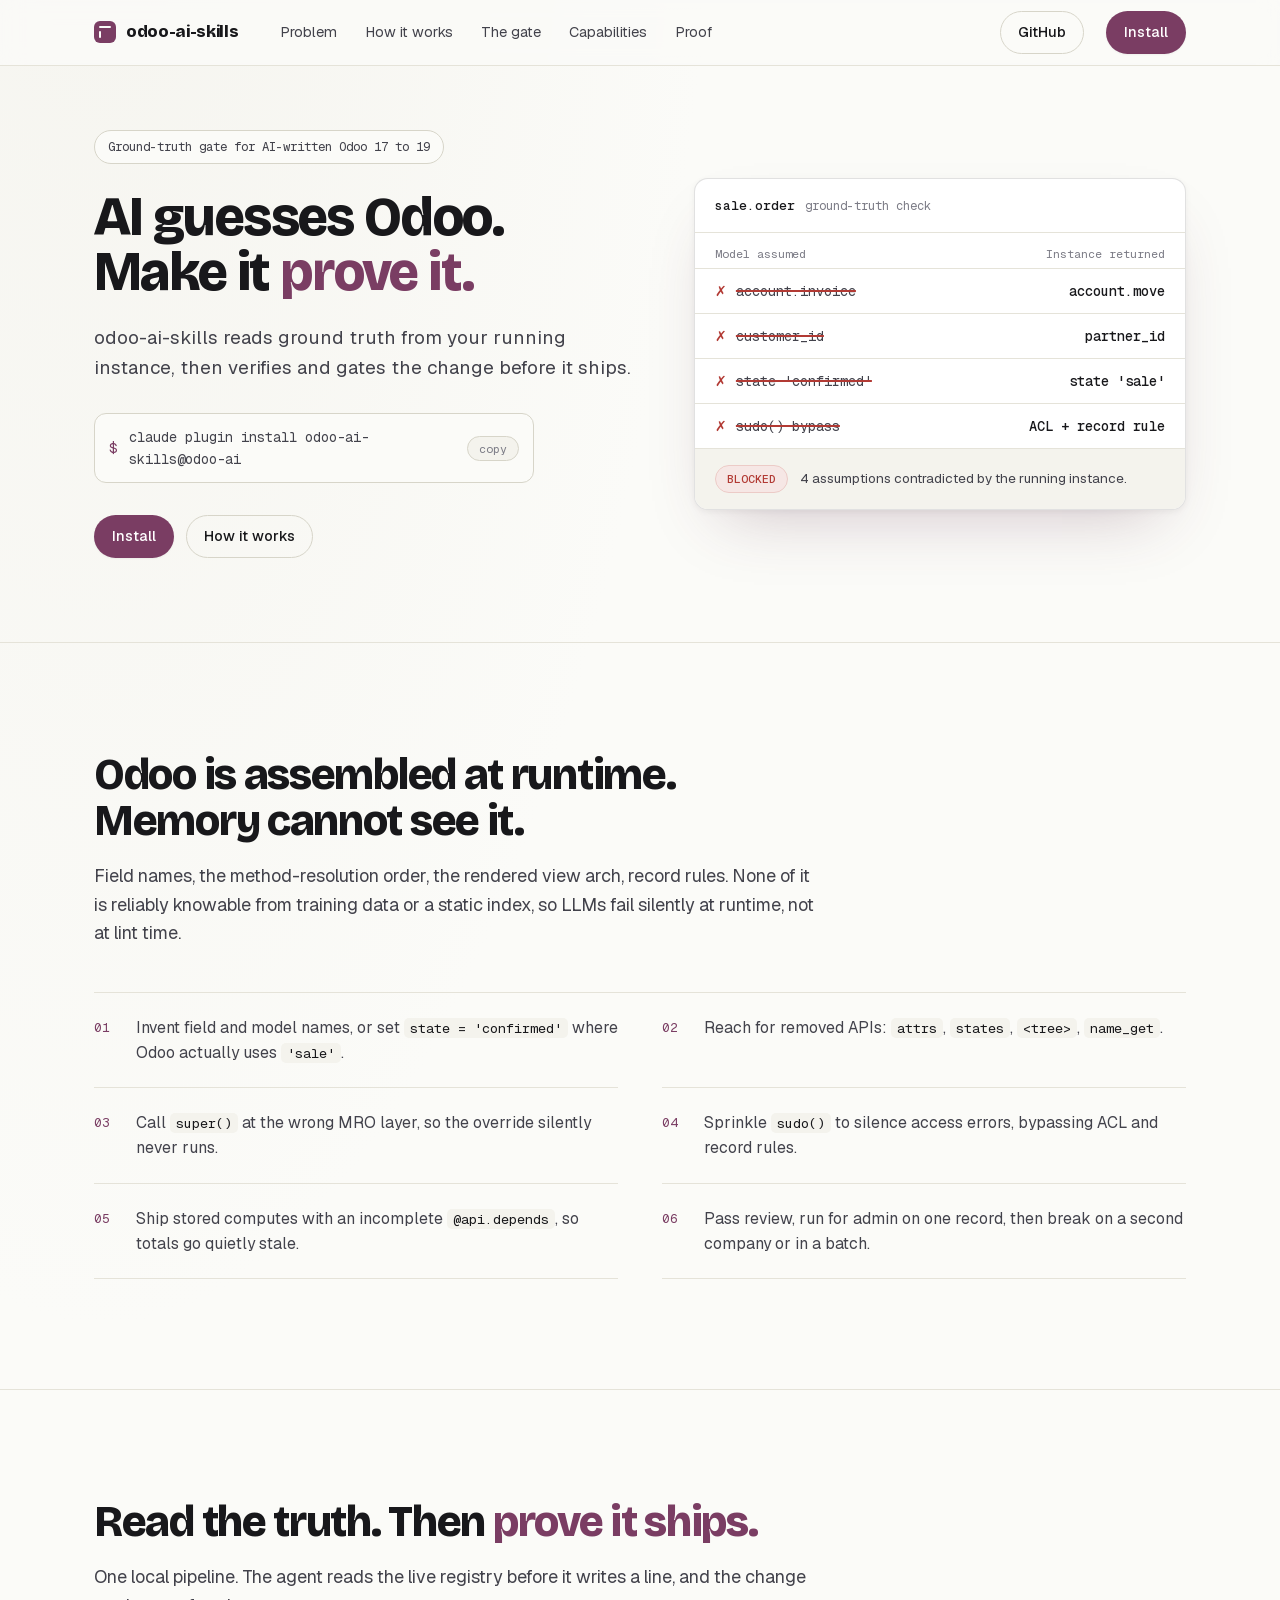
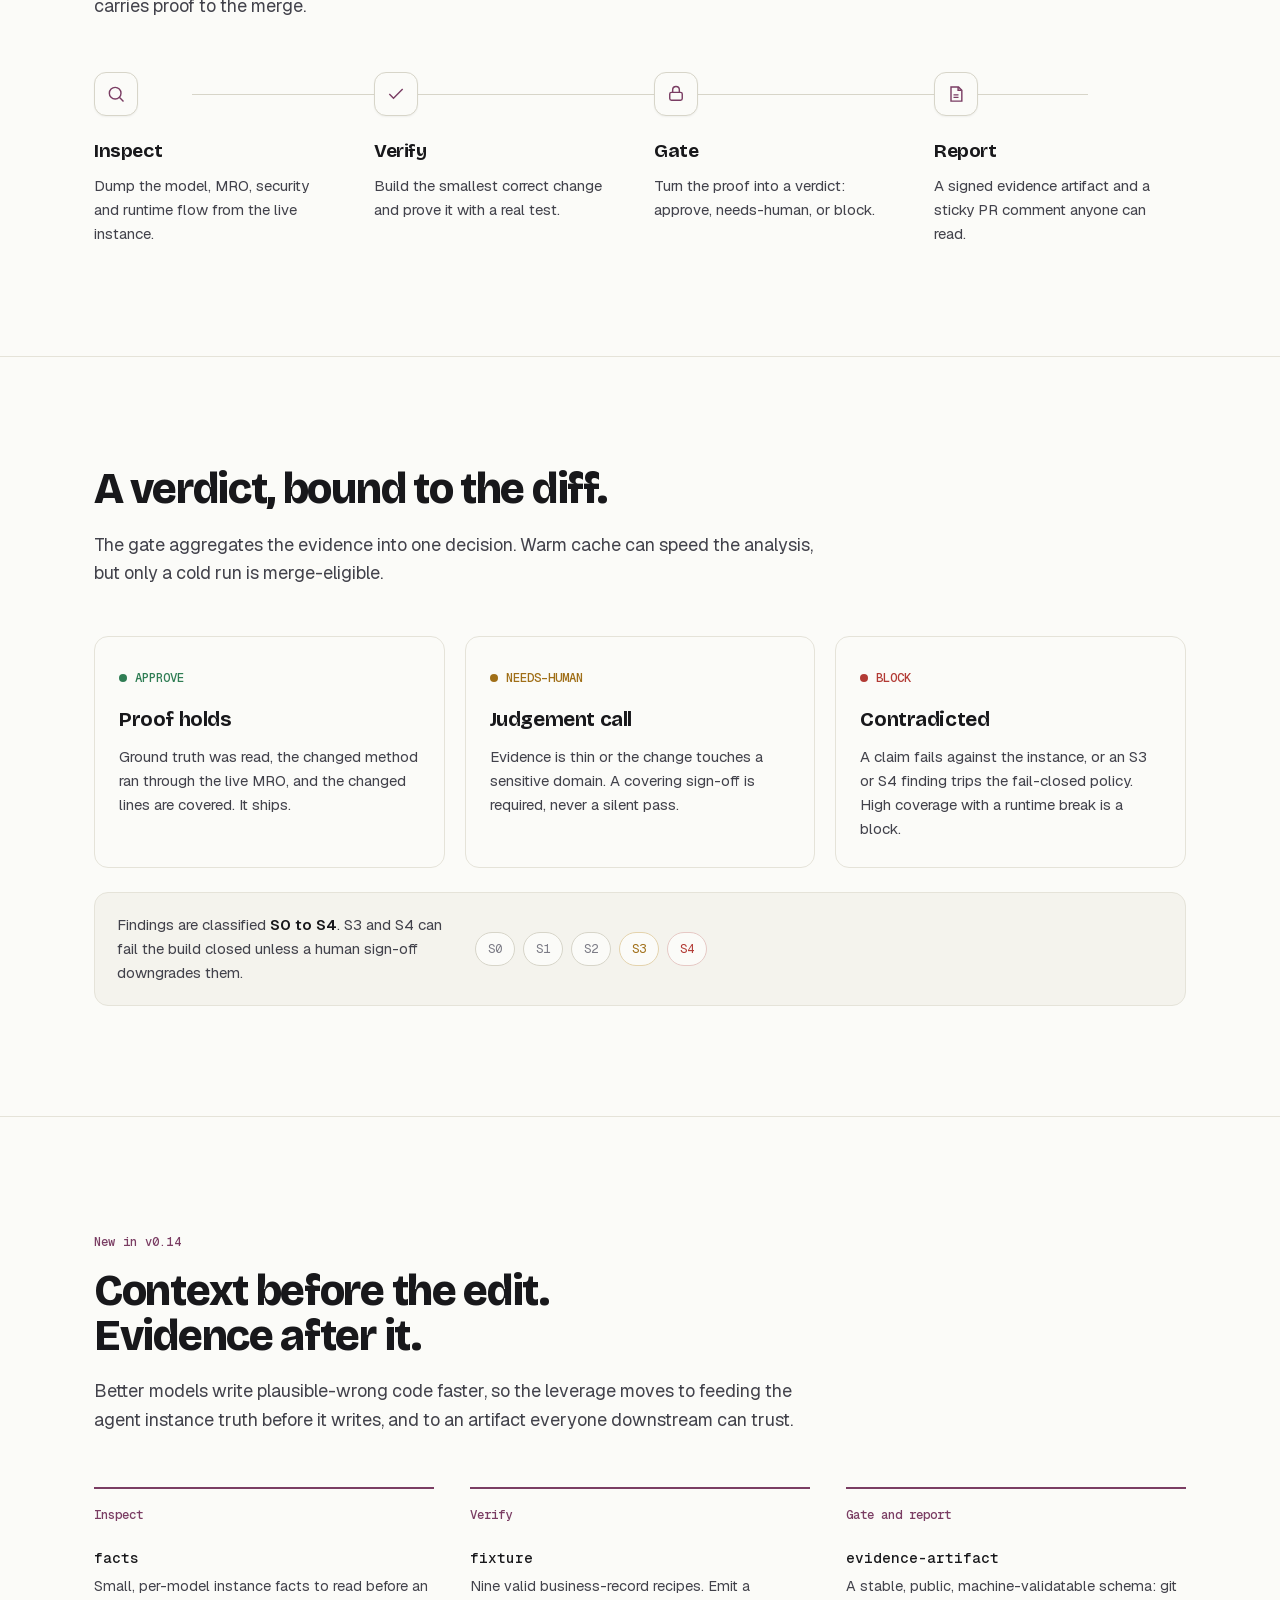
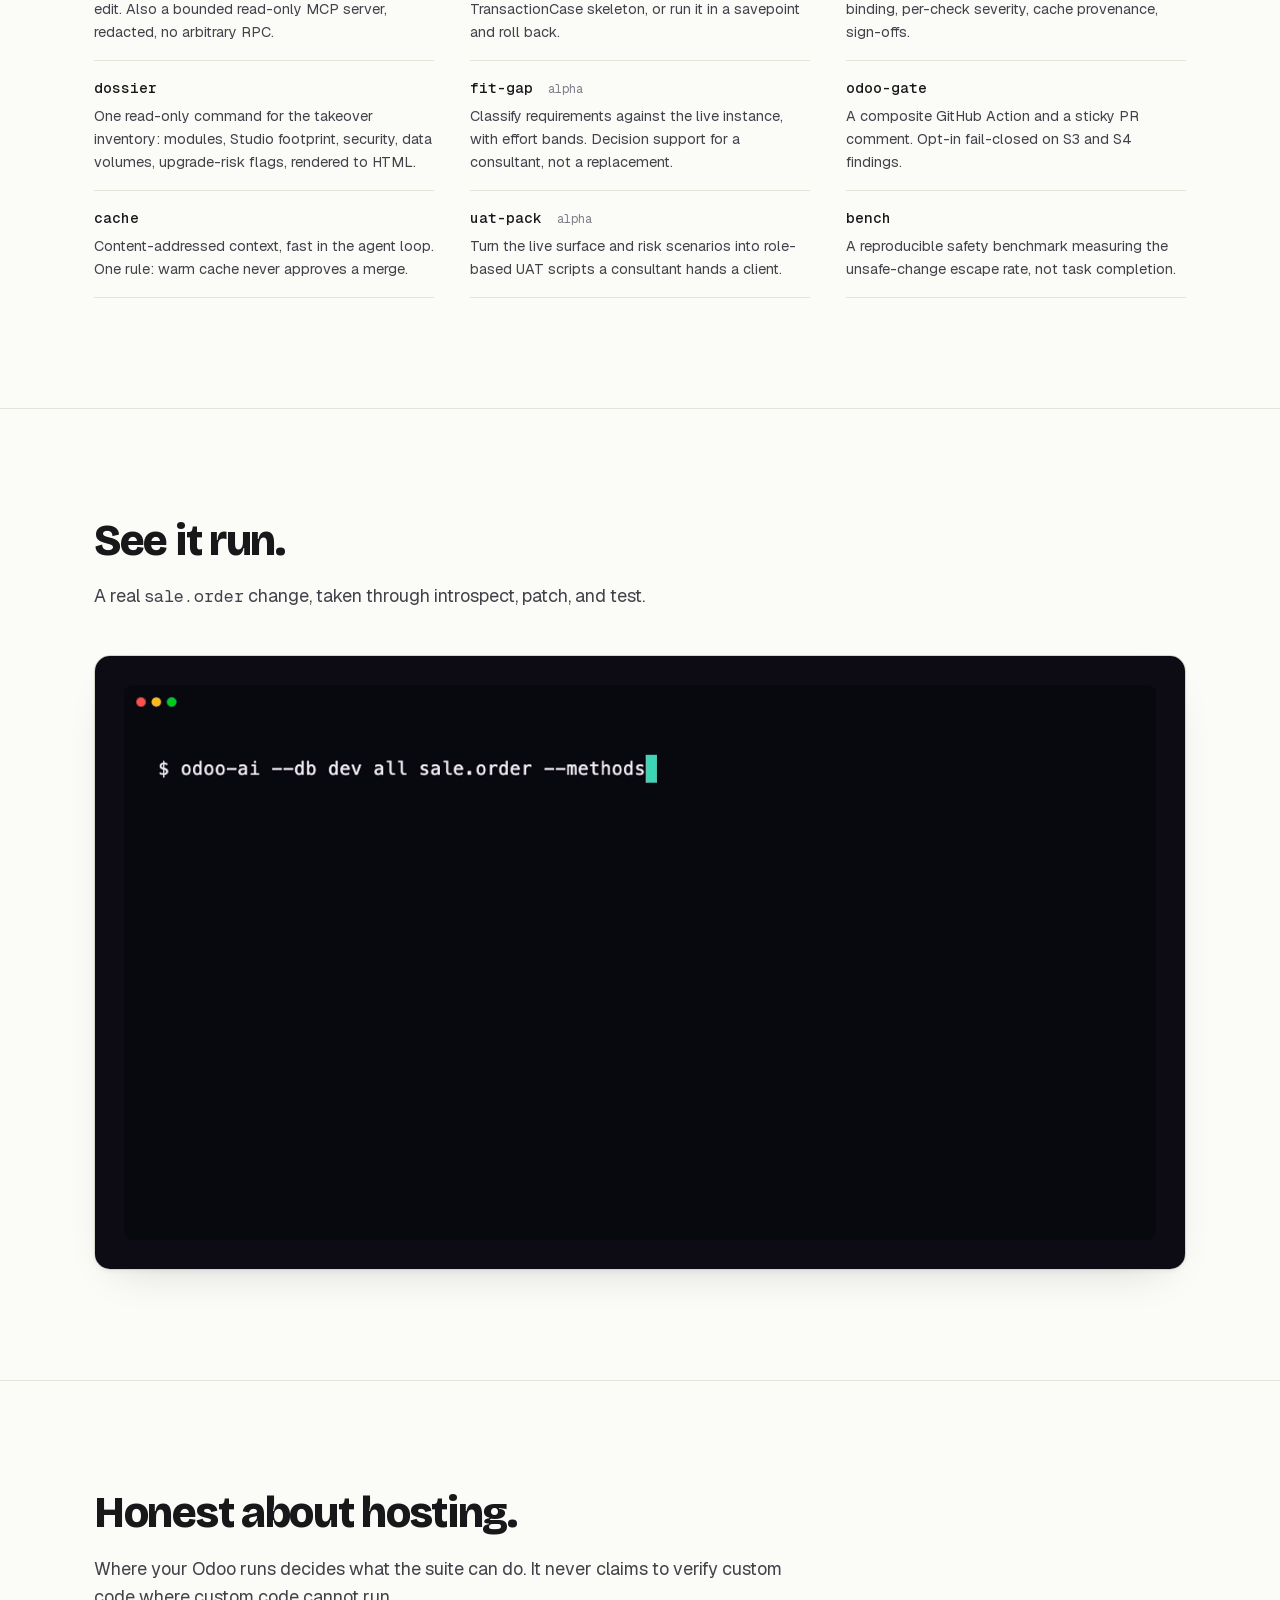
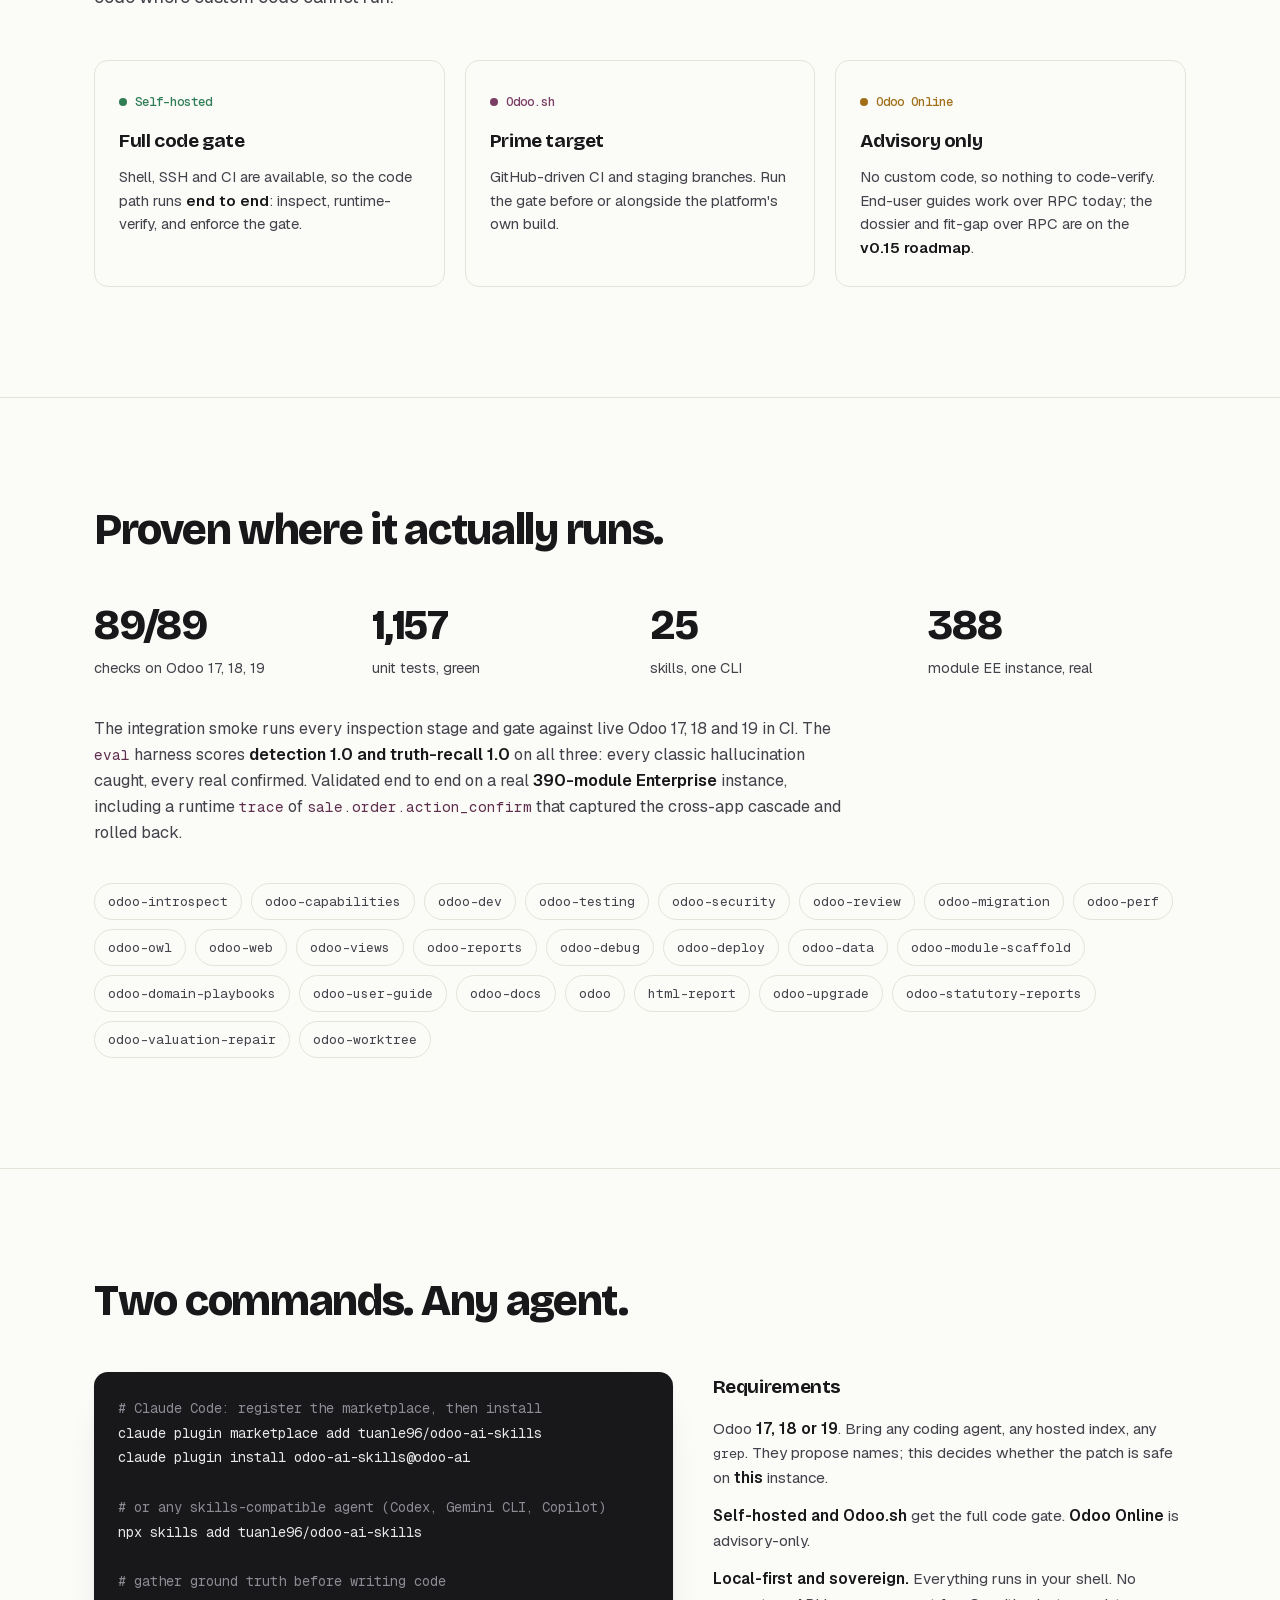
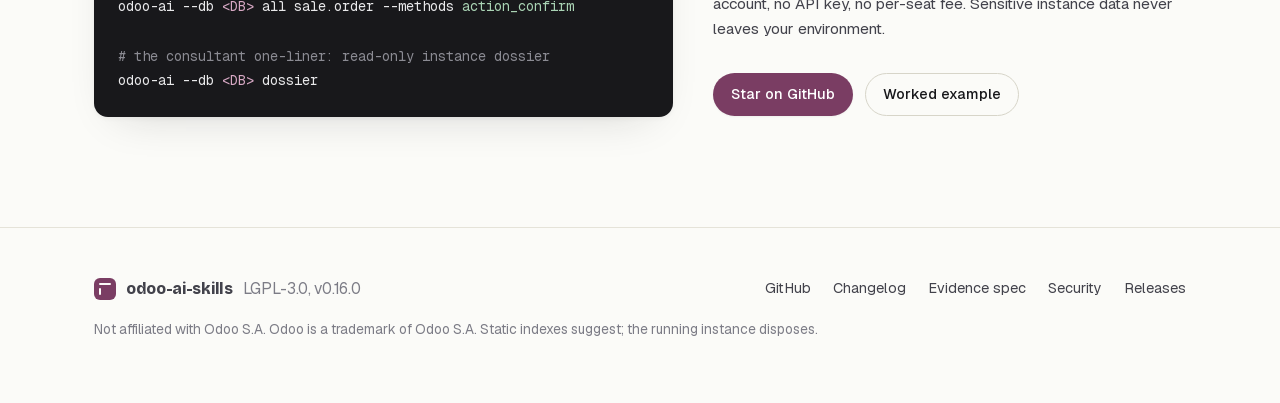
==== commit fe384bf4: "chore(release): v0.16.0 — valuation repair and OWL scroll safety" ====
--- a/docs/index.html
+++ b/docs/index.html
@@ -232,7 +232,7 @@
       <a href="#problem">Problem</a>
       <a href="#pipeline">How it works</a>
       <a href="#gate">The gate</a>
-      <a href="#capabilities">v0.14</a>
+      <a href="#capabilities">Capabilities</a>
       <a href="#proof">Proof</a>
     </div>
     <div class="sp"></div>
@@ -383,8 +383,8 @@
     <h2 class="rv">Proven where it actually runs.</h2>
     <div class="stats">
       <div class="stat rv"><div class="n" data-count="89" data-suffix="/89">89/89</div><div class="l">checks on Odoo 17, 18, 19</div></div>
-      <div class="stat rv"><div class="n" data-count="1046">1046</div><div class="l">unit tests, green</div></div>
-      <div class="stat rv"><div class="n" data-count="20">20</div><div class="l">skills, one CLI</div></div>
+      <div class="stat rv"><div class="n" data-count="1162">1162</div><div class="l">unit tests, green</div></div>
+      <div class="stat rv"><div class="n" data-count="25">25</div><div class="l">skills, one CLI</div></div>
       <div class="stat rv"><div class="n" data-count="390">390</div><div class="l">module EE instance, real</div></div>
     </div>
     <p class="proseblock rv">The integration smoke runs every inspection stage and gate against live Odoo 17, 18 and 19 in CI. The <code>eval</code> harness scores <b>detection 1.0 and truth-recall 1.0</b> on all three: every classic hallucination caught, every real confirmed. Validated end to end on a real <b>390-module Enterprise</b> instance, including a runtime <code>trace</code> of <code>sale.order.action_confirm</code> that captured the cross-app cascade and rolled back.</p>
@@ -394,6 +394,8 @@
       <span>odoo-owl</span><span>odoo-web</span><span>odoo-views</span><span>odoo-reports</span>
       <span>odoo-debug</span><span>odoo-deploy</span><span>odoo-data</span><span>odoo-module-scaffold</span>
       <span>odoo-domain-playbooks</span><span>odoo-user-guide</span><span>odoo-docs</span><span>odoo</span>
+      <span>html-report</span><span>odoo-upgrade</span><span>odoo-statutory-reports</span><span>odoo-valuation-repair</span>
+      <span>odoo-worktree</span>
     </div>
   </div>
 </section>
@@ -433,7 +435,7 @@
 <footer>
   <div class="wrap">
     <div class="frow">
-      <div class="brand" style="font-size:.98rem"><span class="mk"></span> odoo-ai-skills <span style="color:var(--faint); font-weight:400; font-family:var(--sans)">LGPL-3.0, v0.14.0</span></div>
+      <div class="brand" style="font-size:.98rem"><span class="mk"></span> odoo-ai-skills <span style="color:var(--faint); font-weight:400; font-family:var(--sans)">LGPL-3.0, v0.16.0</span></div>
       <div class="flinks">
         <a href="https://github.com/tuanle96/odoo-ai-skills">GitHub</a>
         <a href="https://github.com/tuanle96/odoo-ai-skills/blob/main/CHANGELOG.md">Changelog</a>
